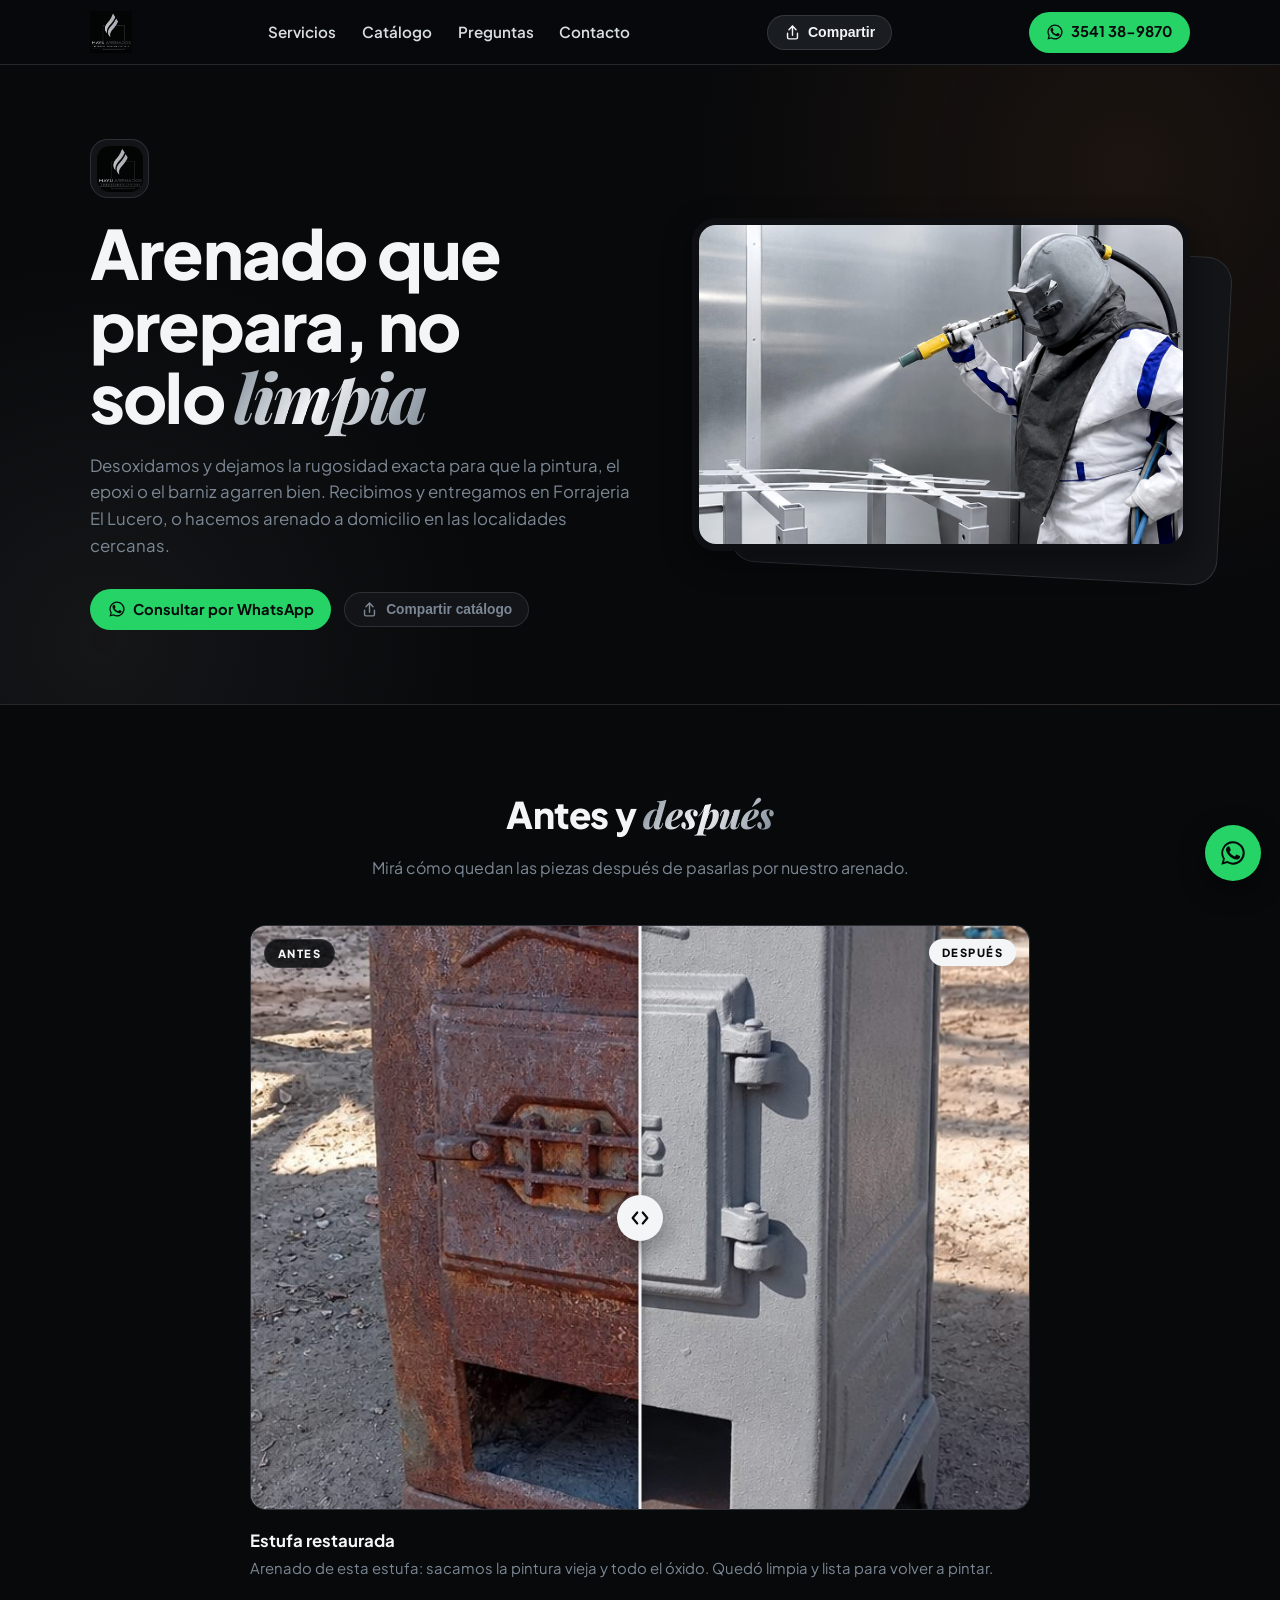
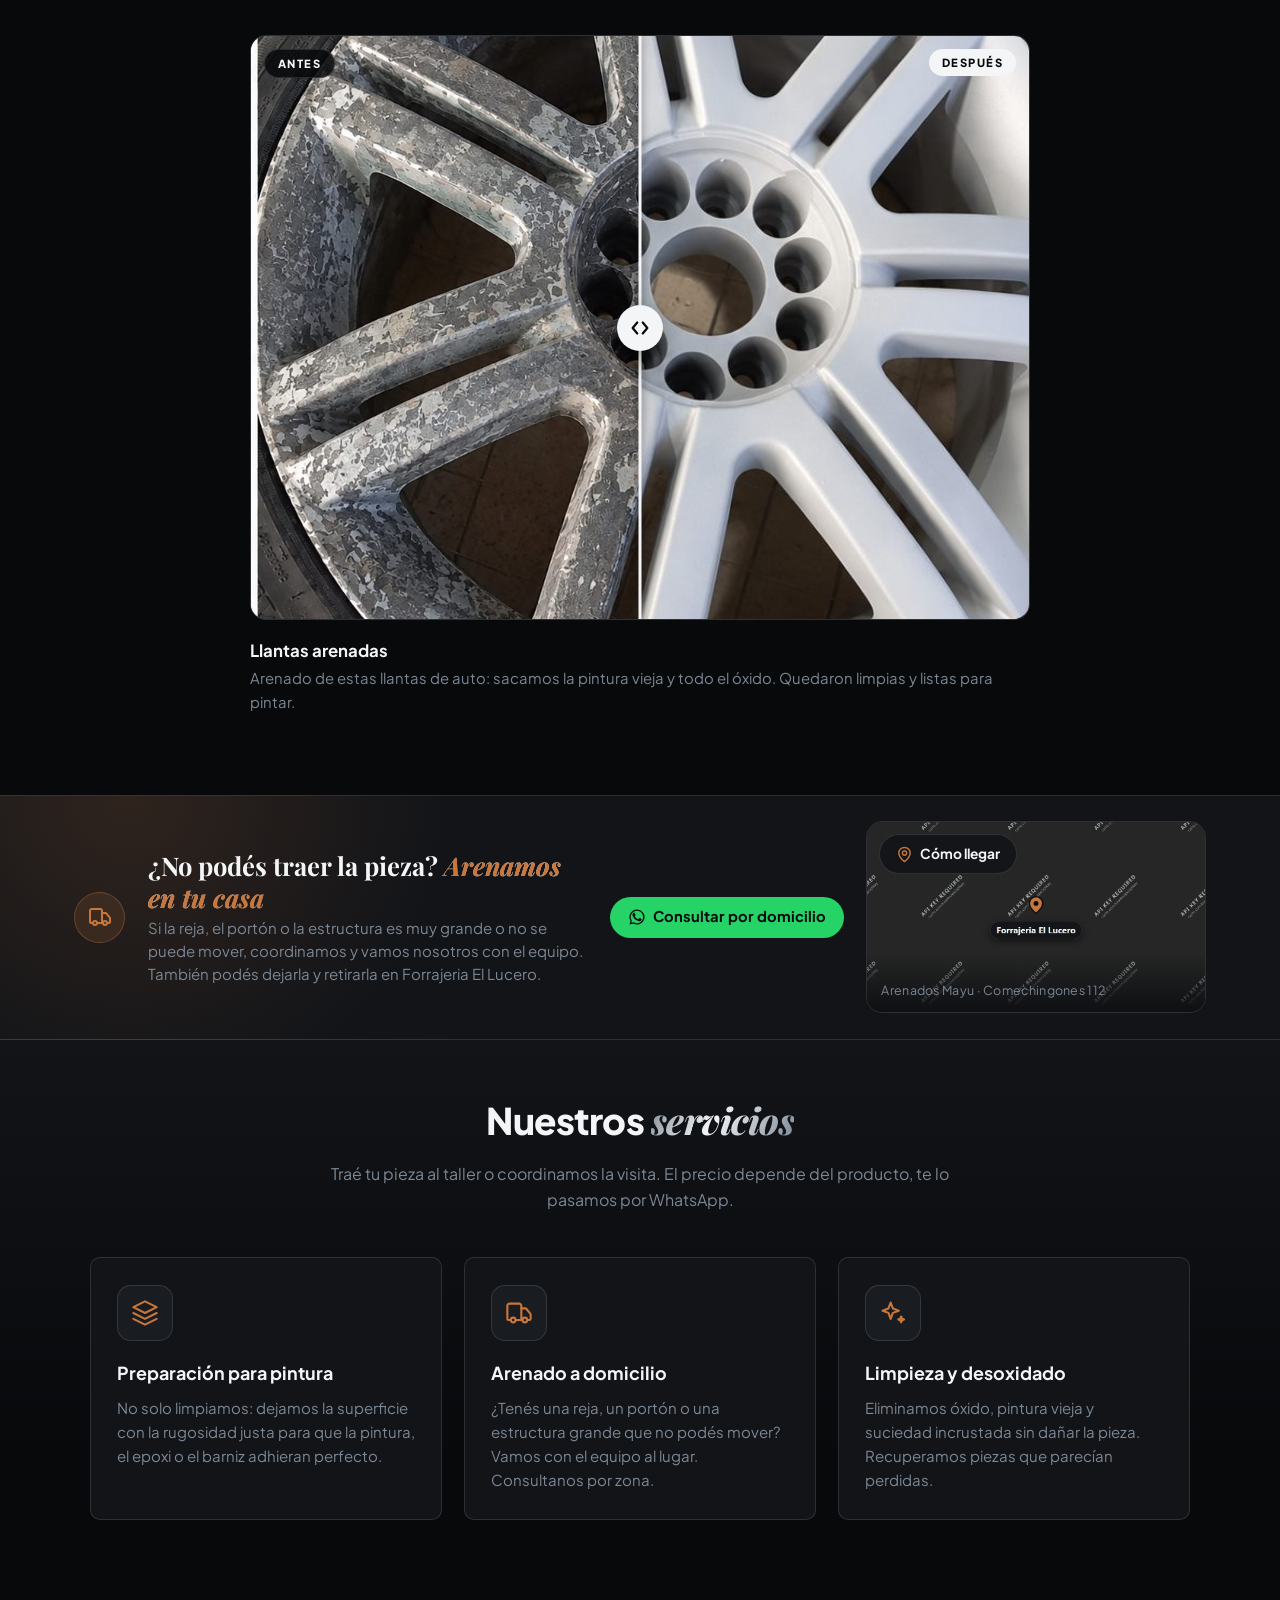
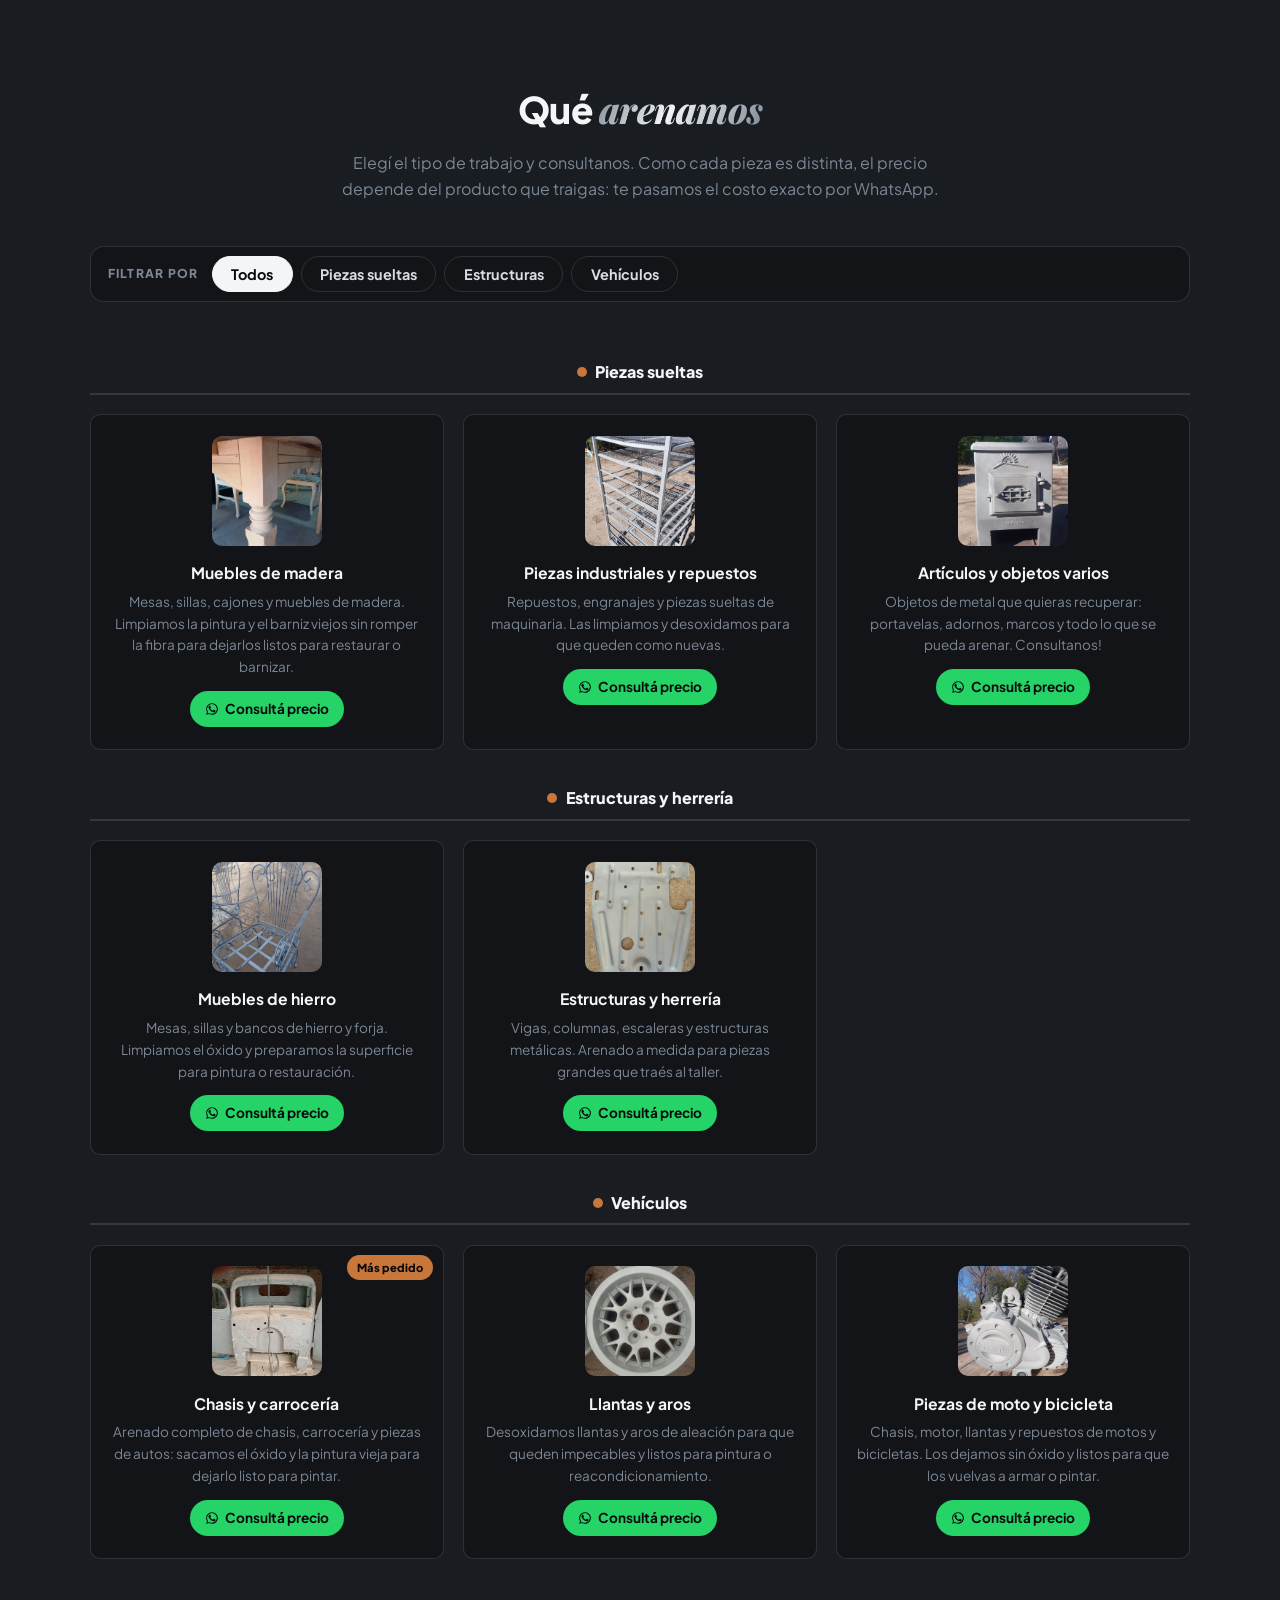
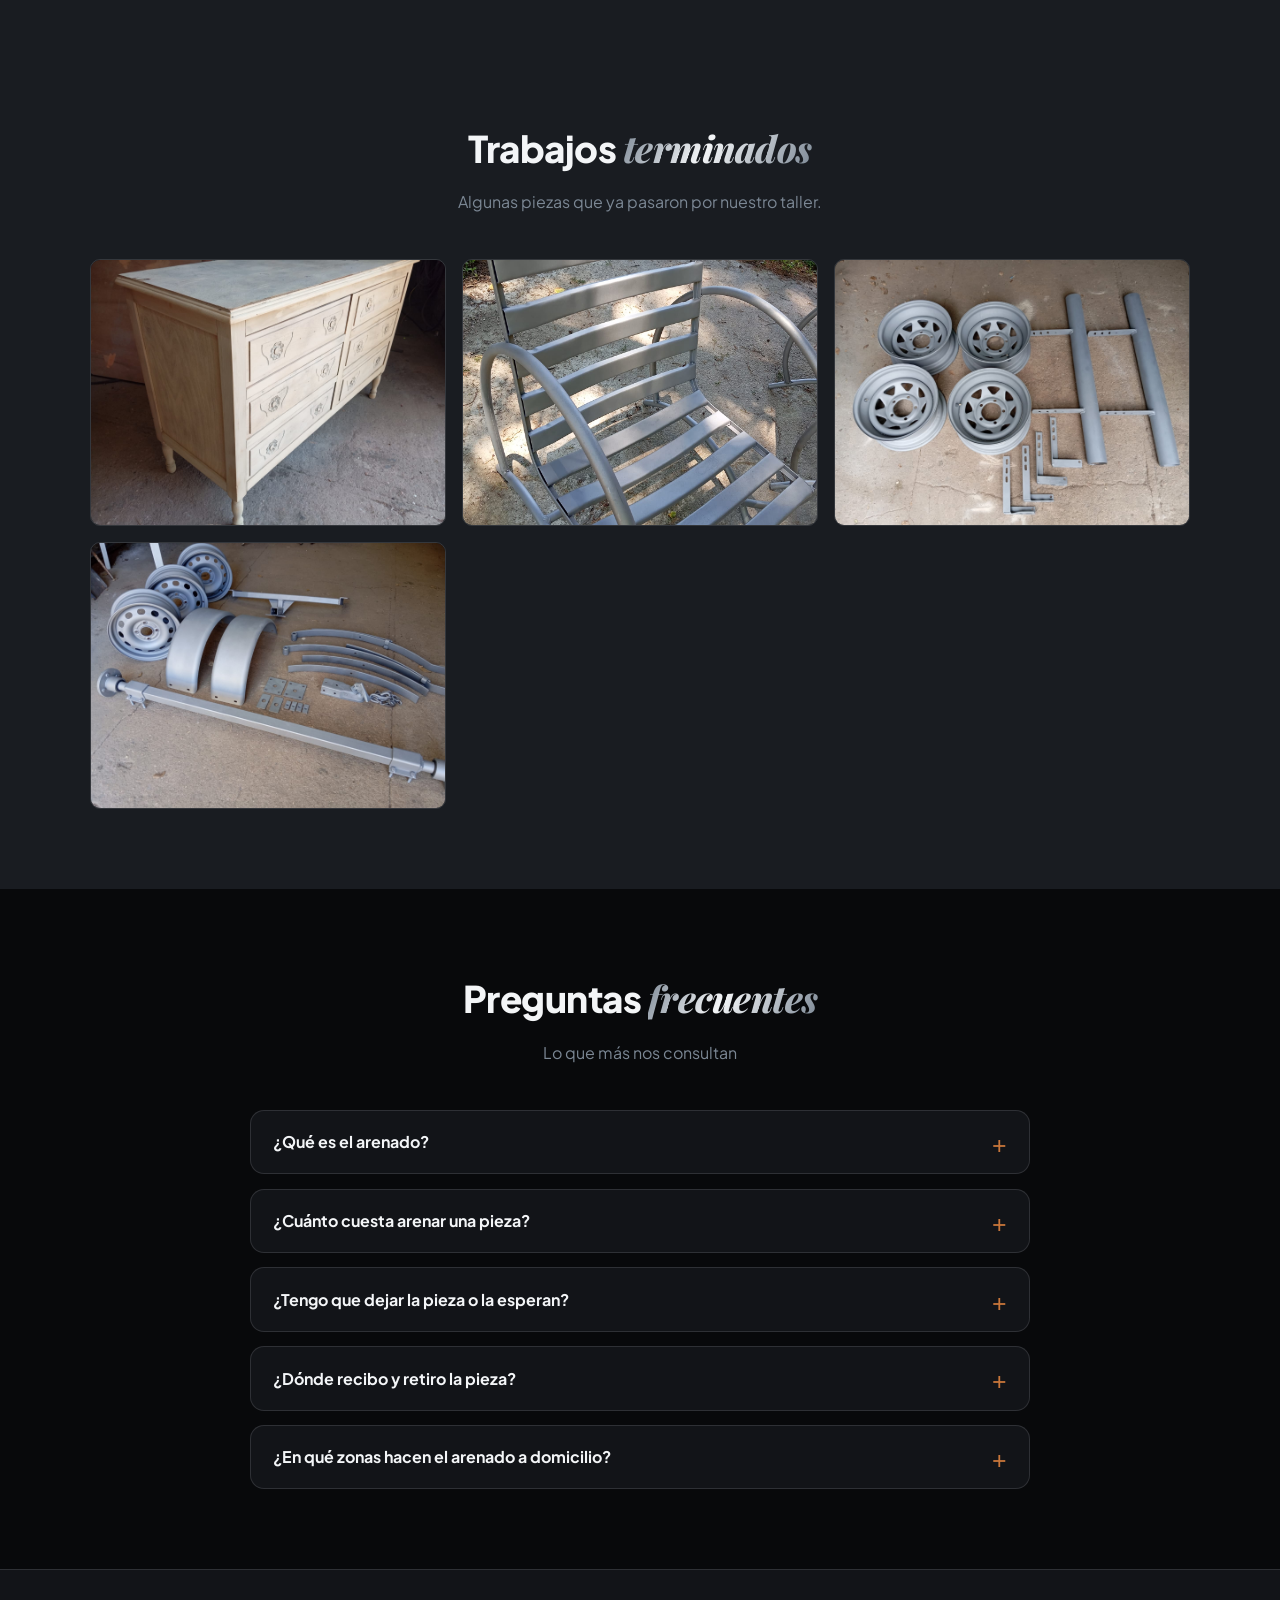
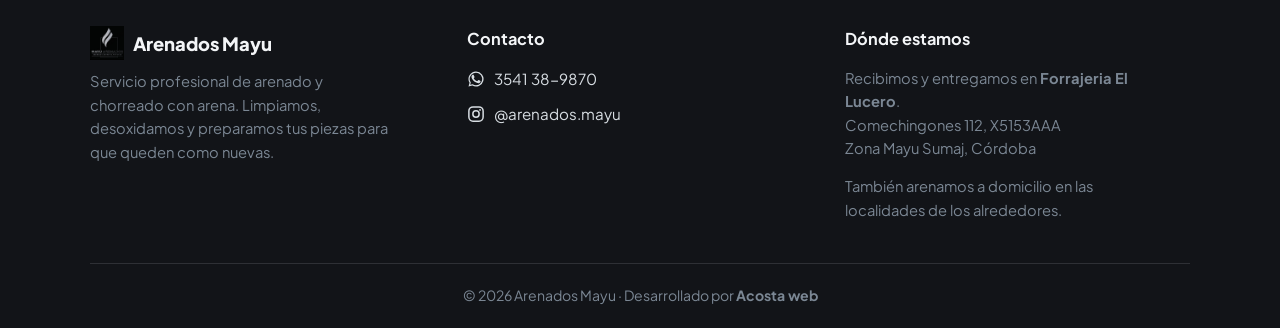
==== index.html @ c9e2a43a "El mapa pasa a la franja de domicilio y se actualiza la direccion Diseño (pedido del cliente): el ma" ====
﻿<!DOCTYPE html>
<html lang="es">
<head>
  <meta charset="UTF-8">
  <meta name="viewport" content="width=device-width, initial-scale=1.0">
  <meta name="theme-color" content="#08090b">
  <title>Arenados Mayu | Arenado en Comechingones, Mayu Sumaj</title>
  <meta name="description" content="Arenado y chorreado con arena en Comechingones, Mayu Sumaj, Córdoba. Retiro y entrega en Forrajeria El Lucero. Desoxidado y preparado para pintar, a domicilio.">

  <!-- Vista previa del link al compartirlo (WhatsApp, Instagram, etc.)
       📌 Verificá que img/og-preview.jpg exista con ESE nombre y extensión. -->
  <meta property="og:type" content="website">
  <meta property="og:title" content="Arenados Mayu | Servicio de arenado de piezas">
  <meta property="og:description" content="Arenado de piezas, estructuras y vehículos. ¿No podés traer la pieza? Arenamos a domicilio. Mirá el catálogo y consultá precios por WhatsApp 📲">
  <meta property="og:image" content="https://arenados-mayu.onrender.com/img/og-preview.jpg">
  <meta property="og:image:width" content="1200">
  <meta property="og:image:height" content="630">
  <meta property="og:image:type" content="image/jpeg">
  <meta property="og:image:alt" content="Arenado de piezas metálicas en Arenados Mayu ">
  <meta property="og:url" content="https://arenados-mayu.onrender.com/">
  <meta name="twitter:card" content="summary_large_image">

  <!-- ══════════════════════════════════════════════════════════
       DATOS ESTRUCTURADOS (schema.org / JSON-LD)
       Le dice a Google qué es el negocio, dónde está y qué hace.
       📌 Si cambiás un servicio del catálogo, actualizá la lista de
          abajo para que Google no siga mostrando los nombres viejos.
       📌 Los horarios van aparte: se cargan en Google Business,
          no en el código de la web.
  ═══════════════════════════════════════════════════════════ -->
  <script type="application/ld+json">
  {
    "@context": "https://schema.org",
    "@type": "LocalBusiness",
    "@id": "https://arenados-mayu.onrender.com/#negocio",
    "name": "Arenados Mayu",
    "image": "https://arenados-mayu.onrender.com/img/og-preview.jpg",
    "url": "https://arenados-mayu.onrender.com/",
    "telephone": "+543541389870",
    "sameAs": [
      "https://www.instagram.com/arenados.mayu/",
      "https://wa.me/543541389870",
      "https://www.google.com/maps/place/Forrajeria+El+Lucero/@-31.4741584,-64.5416437,17z/data=!3m1!4b1!4m6!3m5!1s0x942d69f83739c2b3:0x5feb9062cabc19f0!8m2!3d-31.4741584!4d-64.5416437!16s%2Fg%2F11krbr2dnj"
    ],
    "hasMap": "https://www.google.com/maps/place/Forrajeria+El+Lucero/@-31.4741584,-64.5416437,17z/data=!3m1!4b1!4m6!3m5!1s0x942d69f83739c2b3:0x5feb9062cabc19f0!8m2!3d-31.4741584!4d-64.5416437!16s%2Fg%2F11krbr2dnj",
    "description": "Servicio profesional de arenado y chorreado con arena. Limpieza, desoxidado y preparación de piezas metálicas, estructuras y vehículos para pintura. Recibimos y entregamos en Forrajeria El Lucero, Comechingones (X5153), Mayu Sumaj. Arenado a domicilio en las localidades cercanas.",
    "priceRange": "$$",
    "currenciesAccepted": "ARS",
    "address": {
      "@type": "PostalAddress",
      "streetAddress": "Comechingones 112",
      "addressLocality": "Comechingones",
      "postalCode": "X5153AAA",
      "addressRegion": "Córdoba",
      "addressCountry": "AR"
    },
    "geo": {
      "@type": "GeoCoordinates",
      "latitude": -31.4741584,
      "longitude": -64.5416437
    },
    "areaServed": [
      { "@type": "City", "name": "Comechingones" },
      { "@type": "City", "name": "Villa Icho Cruz" },
      { "@type": "AdministrativeArea", "name": "Mayu Sumaj y alrededores, Córdoba" }
    ],
    "hasOfferCatalog": {
      "@type": "OfferCatalog",
      "name": "Servicios de arenado",
      "itemListElement": [
        { "@type": "Offer", "itemOffered": { "@type": "Service", "name": "Arenado de muebles de madera" } },
        { "@type": "Offer", "itemOffered": { "@type": "Service", "name": "Arenado de piezas industriales y repuestos" } },
        { "@type": "Offer", "itemOffered": { "@type": "Service", "name": "Arenado de artículos y objetos varios" } },
        { "@type": "Offer", "itemOffered": { "@type": "Service", "name": "Arenado de muebles de hierro" } },
        { "@type": "Offer", "itemOffered": { "@type": "Service", "name": "Arenado de estructuras y herrería" } },
        { "@type": "Offer", "itemOffered": { "@type": "Service", "name": "Arenado de chasis y carrocería" } },
        { "@type": "Offer", "itemOffered": { "@type": "Service", "name": "Arenado de llantas y aros" } },
        { "@type": "Offer", "itemOffered": { "@type": "Service", "name": "Arenado de piezas de moto y bicicleta" } },
        {
          "@type": "Offer",
          "itemOffered": {
            "@type": "Service",
            "name": "Arenado a domicilio",
            "description": "Arenado en el lugar del cliente, para rejas, portones y estructuras grandes que no se pueden mover. También se puede dejar la pieza y retirarla en Forrajeria El Lucero, Comechingones (X5153), Mayu Sumaj.",
            "areaServed": { "@type": "AdministrativeArea", "name": "Mayu Sumaj y alrededores, Córdoba" }
          }
        }
      ]
    }
  }
  </script>

  <!-- Tipografias -->
  <link rel="preconnect" href="https://fonts.googleapis.com">
  <link rel="preconnect" href="https://fonts.gstatic.com" crossorigin>
  <link href="https://fonts.googleapis.com/css2?family=Plus+Jakarta+Sans:wght@400;500;600;700;800&family=Playfair+Display:ital,wght@1,600;1,700&display=swap" rel="stylesheet">

  <link rel="stylesheet" href="css/estilos.css">
  <link rel="icon" type="image/png" href="img/logo-mayu.png">
</head>
<body>

  <!-- ÍCONOS (SVG reutilizables). Se usan con: <svg class="ico ico--wa"><use href="#i-wa"/></svg> -->
  <svg width="0" height="0" style="position:absolute" aria-hidden="true" focusable="false">
    <symbol id="i-wa" viewBox="0 0 24 24"><path d="M17.5 14.4c-.3-.15-1.76-.87-2.03-.97-.27-.1-.47-.15-.67.15-.2.3-.77.97-.94 1.17-.17.2-.35.22-.65.07-.3-.15-1.26-.46-2.4-1.48-.89-.79-1.49-1.77-1.66-2.07-.17-.3-.02-.46.13-.61.13-.13.3-.35.45-.52.15-.17.2-.3.3-.5.1-.2.05-.37-.02-.52-.08-.15-.67-1.62-.92-2.22-.24-.58-.49-.5-.67-.51h-.57c-.2 0-.52.07-.8.37-.27.3-1.04 1.02-1.04 2.49s1.07 2.89 1.22 3.09c.15.2 2.1 3.2 5.08 4.49.71.31 1.26.49 1.7.63.71.23 1.36.2 1.87.12.57-.09 1.76-.72 2-1.42.25-.7.25-1.3.18-1.42-.08-.12-.28-.2-.57-.35zM12 2a10 10 0 0 0-8.6 15.06L2 22l5.08-1.33A10 10 0 1 0 12 2zm0 18.3c-1.55 0-3.06-.42-4.38-1.22l-.31-.18-3.02.8.8-2.94-.2-.31a8.33 8.33 0 1 1 7.11 3.85z"/></symbol>
    <symbol id="i-share" viewBox="0 0 24 24"><path d="M12 3v13"/><path d="m7 8 5-5 5 5"/><path d="M5 13v6a2 2 0 0 0 2 2h10a2 2 0 0 0 2-2v-6"/></symbol>
    <symbol id="i-pin" viewBox="0 0 24 24"><path d="M20 10c0 6-8 12-8 12s-8-6-8-12a8 8 0 0 1 16 0Z"/><circle cx="12" cy="10" r="3"/></symbol>
    <symbol id="i-capas" viewBox="0 0 24 24"><path d="m12 2 10 5-10 5L2 7z"/><path d="m2 12 10 5 10-5"/><path d="m2 17 10 5 10-5"/></symbol>
    <symbol id="i-camion" viewBox="0 0 24 24"><path d="M14 18V6a2 2 0 0 0-2-2H4a2 2 0 0 0-2 2v11a1 1 0 0 0 1 1h2"/><path d="M15 18H9"/><path d="M19 18h2a1 1 0 0 0 1-1v-3.65a1 1 0 0 0-.22-.624l-3.48-4.35A1 1 0 0 0 17.52 8H14"/><circle cx="17" cy="18" r="2"/><circle cx="7" cy="18" r="2"/></symbol>
    <symbol id="i-brillo" viewBox="0 0 24 24"><path d="M10 3l1.9 5.1L17 10l-5.1 1.9L10 17l-1.9-5.1L3 10l5.1-1.9z"/><path d="M19 15l.7 1.8 1.8.7-1.8.7L19 20l-.7-1.8-1.8-.7 1.8-.7z"/></symbol>
    <symbol id="i-ig" viewBox="0 0 24 24"><rect x="2.5" y="2.5" width="19" height="19" rx="5.5"/><circle cx="12" cy="12" r="4.2"/><circle cx="17.4" cy="6.6" r="1.15" fill="currentColor" stroke="none"/></symbol>
  </svg>

  <!-- NOMBRE DEL NEGOCIO: editalo aqui abajo -->
  <div class="brand" data-nombre="Arenados Mayu"></div>

  <!-- ═══════════ CABECERA ═══════════ -->
  <header class="header" id="inicio">
    <div class="header__inner">
      <a class="header__logo" href="#inicio">
        <img class="header__logo-img" src="img/logo-mayu.png" alt="Arenados Mayu">
      </a>

      <nav class="header__nav" id="menu-movil">
        <a href="#servicios">Servicios</a>
        <a href="#catalogo">Catálogo</a>
        <a href="#faq">Preguntas</a>
        <a href="#contacto">Contacto</a>
      </nav>

      <!-- Botón Compartir (visible en todas las páginas) -->
      <button class="btn-compartir-header js-compartir" type="button" aria-label="Compartir catálogo">
        <svg class="ico ico--linea" aria-hidden="true"><use href="#i-share"/></svg>
        <span class="btn-compartir-header__texto">Compartir</span>
      </button>

      <!-- Numero de WhatsApp: 3541 38-9870 (en celular se muestra solo el ícono) -->
      <a class="btn-whatsapp" aria-label="Escribir por WhatsApp al 3541 38-9870" href="https://wa.me/543541389870?text=Hola!%20Quisiera%20consultar%20por%20el%20arenado%20de%20una%20pieza.%20%C2%BFReciben%20y%20entregan%20en%20Forrajeria%20El%20Lucero%3F" target="_blank" rel="noopener">
        <svg class="ico ico--wa" aria-hidden="true"><use href="#i-wa"/></svg>
        <span class="btn-whatsapp__num">3541 38-9870</span>
      </a>

      <button class="header__burger" id="btn-menu" aria-label="Abrir menú" aria-expanded="false" aria-controls="menu-movil">
        <span></span><span></span><span></span>
      </button>
    </div>
  </header>

  <!-- ═══════════ PORTADA / HERO ═══════════ -->
  <section class="hero" id="portada">
    <div class="hero__inner">
      <div class="hero__info">
        <!-- Arriba del título va el logo en foto, a pedido del cliente -->
        <span class="hero__badge">
          <img class="hero__badge-logo" src="img/logo-mayu.png" alt="Arenados Mayu" width="640" height="640">
        </span>
        <h1 class="hero__titulo">Arenado que prepara, no solo <em>limpia</em></h1>
        <p class="hero__sub">Desoxidamos y dejamos la rugosidad exacta para que la pintura, el epoxi o el barniz agarren bien. Recibimos y entregamos en Forrajeria El Lucero, o hacemos arenado a domicilio en las localidades cercanas.</p>
        <div class="hero__acciones">
          <a class="btn-whatsapp" href="https://wa.me/543541389870?text=Hola!%20Quisiera%20consultar%20por%20el%20arenado%20de%20una%20pieza.%20%C2%BFReciben%20y%20entregan%20en%20Forrajeria%20El%20Lucero%3F" target="_blank" rel="noopener">
            <svg class="ico ico--wa" aria-hidden="true"><use href="#i-wa"/></svg>
            Consultar por WhatsApp
          </a>
          <button class="btn-compartir js-compartir" type="button">
            <svg class="ico ico--linea" aria-hidden="true"><use href="#i-share"/></svg>
            Compartir catálogo
          </button>
        </div>
      </div>

      <!-- En el celu la foto va entre el texto y los botones (lo pedido):
           primero el texto, después la foto del trabajo. El mapa quedó en la
           franja de domicilio, más abajo, para no competir con la foto. -->
      <div class="hero__img">
        <!-- 💡 Imagen principal de la portada. Para cambiarla: poné tu foto en /img
             y reemplazá el src de abajo (ideal una horizontal, 1400 px de ancho). -->
        <img src="img/imagen-principal.jpg" alt="Arenados Mayu: arenado y desoxidado de piezas metálicas" width="1400" height="731" fetchpriority="high">
      </div>
    </div>
  </section>

  <!-- ═══════════ ANTES Y DESPUÉS ═══════════ -->
  <!-- Va apenas abajo del hero a pedido del cliente: la prueba visual del
       antes/después es lo que más convence, y enterrada abajo del catálogo
       casi nadie la llegaba a ver. -->
  <section class="seccion seccion--antes-despues" id="trabajos">
    <div class="container container--angosto">
      <h2 class="titulo-seccion">Antes y <em>después</em></h2>
      <p class="subtitulo-seccion">Mirá cómo quedan las piezas después de pasarlas por nuestro arenado.</p>

      <!-- 💡 Las fotos del "antes y después" se editan en js/antes-despues.js.
           Cada trabajo aparece uno debajo del otro, con su propia barra. -->
      <div class="comparador" id="comparador"></div>
    </div>
  </section>

  <!-- ═══════════ ARENADO A DOMICILIO (franja destacada) ═══════════ -->
  <!-- Franja fina de aviso: el dato que más gente busca y el que más cuesta
       que noten si está escondido en el FAQ. -->
  <aside class="domicilio" id="domicilio">
    <div class="domicilio__inner">
      <div class="domicilio__icono" aria-hidden="true">
        <svg class="ico ico--linea"><use href="#i-camion"/></svg>
      </div>
      <div class="domicilio__texto">
        <h2 class="domicilio__titulo">¿No podés traer la pieza? <em>Arenamos en tu casa</em></h2>
        <p class="domicilio__desc">Si la reja, el portón o la estructura es muy grande o no se puede mover, coordinamos y vamos nosotros con el equipo. También podés dejarla y retirarla en Forrajeria El Lucero.</p>
      </div>
      <a class="btn-whatsapp domicilio__cta" href="https://wa.me/543541389870?text=Hola!%20Tengo%20una%20pieza%20para%20arenar%20y%20querr%C3%ADa%20saber%20si%20pueden%20hacerlo%20a%20domicilio%20en%20mi%20zona." target="_blank" rel="noopener">
        <svg class="ico ico--wa" aria-hidden="true"><use href="#i-wa"/></svg>
        Consultar por domicilio
      </a>

      <!-- "Cómo llegar": la tarjeta con el mapa es el botón.
           El mapa es una foto (img/mapa-preview.jpg) para que el celular
           no cargue Google Maps: pesa 31 KB contra más de 1 MB del mapa vivo.
           El href apunta al pin exacto de la ficha de Google Maps. -->
      <a class="mapa-card" href="https://www.google.com/maps/place/Forrajeria+El+Lucero/@-31.4741584,-64.5416437,17z/data=!3m1!4b1!4m6!3m5!1s0x942d69f83739c2b3:0x5feb9062cabc19f0!8m2!3d-31.4741584!4d-64.5416437!16s%2Fg%2F11krbr2dnj" target="_blank" rel="noopener">
        <img class="mapa-card__img" src="img/mapa-preview.jpg" alt="Mapa con la ubicación de Arenados Mayu en Comechingones 112, X5153" width="1000" height="563">
        <span class="mapa-card__boton">
          <svg class="ico ico--linea" aria-hidden="true"><use href="#i-pin"/></svg>
          Cómo llegar
        </span>
        <span class="mapa-card__pie">Arenados Mayu &middot; Comechingones 112</span>
      </a>
    </div>
  </aside>

  <!-- ═══════════ SERVICIOS ═══════════ -->
  <section class="seccion seccion--primera" id="servicios">
    <div class="container">
      <h2 class="titulo-seccion">Nuestros <em>servicios</em></h2>
      <p class="subtitulo-seccion">Traé tu pieza al taller o coordinamos la visita. El precio depende del producto, te lo pasamos por WhatsApp.</p>

      <div class="grid-servicios">
        <article class="servicio">
          <div class="servicio__icono"><svg class="ico ico--linea" aria-hidden="true"><use href="#i-capas"/></svg></div>
          <h3 class="servicio__titulo">Preparación para pintura</h3>
          <p class="servicio__texto">No solo limpiamos: dejamos la superficie con la rugosidad justa para que la pintura, el epoxi o el barniz adhieran perfecto.</p>
        </article>

        <article class="servicio">
          <div class="servicio__icono"><svg class="ico ico--linea" aria-hidden="true"><use href="#i-camion"/></svg></div>
          <h3 class="servicio__titulo">Arenado a domicilio</h3>
          <p class="servicio__texto">¿Tenés una reja, un portón o una estructura grande que no podés mover? Vamos con el equipo al lugar. Consultanos por zona.</p>
        </article>

        <article class="servicio">
          <div class="servicio__icono"><svg class="ico ico--linea" aria-hidden="true"><use href="#i-brillo"/></svg></div>
          <h3 class="servicio__titulo">Limpieza y desoxidado</h3>
          <p class="servicio__texto">Eliminamos óxido, pintura vieja y suciedad incrustada sin dañar la pieza. Recuperamos piezas que parecían perdidas.</p>
        </article>
      </div>
    </div>
  </section>

  <!-- ═══════════ CATÁLOGO ═══════════ -->
  <section class="seccion seccion--clara" id="catalogo">
    <div class="container">
      <h2 class="titulo-seccion">Qué <em>arenamos</em></h2>
      <p class="subtitulo-seccion">Elegí el tipo de trabajo y consultanos. Como cada pieza es distinta, el precio depende del producto que traigas: te pasamos el costo exacto por WhatsApp.</p>

      <nav class="filtros" id="nav-filtros">
        <span class="filtros__label">Filtrar por</span>
        <button class="filtro filtro--activo" data-filtro="todos">Todos</button>
        <button class="filtro" data-filtro="pieza">Piezas sueltas</button>
        <button class="filtro" data-filtro="estructura">Estructuras</button>
        <button class="filtro" data-filtro="vehiculo">Vehículos</button>
      </nav>

      <div class="catalogo" id="catalogo-grid"></div>
      <!-- El mensaje de "sin resultados" va FUERA del grid: renderizar()
           reemplaza el contenido del grid en cada filtro y lo borraria. -->
      <p class="catalogo__vacio" id="vacio" style="display:none;">
        No se encontraron artículos para esta categoría.
      </p>

      <!-- 💡 Los datos del catálogo se editan en js/productos.js -->

      <!--
        CONTENIDO EN HTML PLANO (SEO)
        El catálogo de arriba se arma con JavaScript, y hay buscadores
        (y personas) que no lo ejecutan. Esta lista existe para que los
        servicios estén en el HTML: los leen los buscadores, y el
        visitante sin JS los ve igual. Misma lista que js/productos.js.
      -->
      <noscript>
        <div class="noscript-lista">
          <h3>Arenamos en Comechingones, Villa Icho Cruz y zona Mayu Sumaj</h3>
          <p>Recibimos y entregamos en Forrajeria El Lucero. También arenamos a domicilio. Consultá precio por WhatsApp al 3541 38-9870:</p>
          <ul>
            <li><a href="https://wa.me/543541389870?text=Hola%21%20Quer%C3%ADa%20consultar%20por%20el%20arenado%20de%20un%20mueble%20de%20madera.">Arenado de muebles de madera</a></li>
            <li><a href="https://wa.me/543541389870?text=Hola%21%20Quer%C3%ADa%20consultar%20por%20el%20arenado%20de%20una%20pieza%20industrial.">Arenado de piezas industriales y repuestos</a></li>
            <li><a href="https://wa.me/543541389870?text=Hola%21%20Quer%C3%ADa%20consultar%20por%20el%20arenado%20de%20un%20objeto%20de%20metal.">Arenado de artículos y objetos varios</a></li>
            <li><a href="https://wa.me/543541389870?text=Hola%21%20Quer%C3%ADa%20consultar%20por%20el%20arenado%20de%20un%20mueble%20de%20hierro.">Arenado de muebles de hierro</a></li>
            <li><a href="https://wa.me/543541389870?text=Hola%21%20Quer%C3%ADa%20consultar%20por%20el%20arenado%20de%20una%20estructura%20de%20herreria.">Arenado de estructuras y herrería</a></li>
            <li><a href="https://wa.me/543541389870?text=Hola%21%20Quer%C3%ADa%20consultar%20por%20el%20arenado%20de%20un%20chasis.">Arenado de chasis y carrocería</a></li>
            <li><a href="https://wa.me/543541389870?text=Hola%21%20Quer%C3%ADa%20consultar%20por%20el%20arenado%20de%20llantas%20y%20aros.">Arenado de llantas y aros</a></li>
            <li><a href="https://wa.me/543541389870?text=Hola%21%20Quer%C3%ADa%20consultar%20por%20el%20arenado%20de%20piezas%20de%20moto%20o%20bicicleta.">Arenado de piezas de moto y bicicleta</a></li>
          </ul>
        </div>
      </noscript>
    </div>
  </section>

  <!-- ═══════════ GALERÍA ═══════════ -->
  <section class="seccion seccion--clara" id="galeria">
    <div class="container">
      <h2 class="titulo-seccion">Trabajos <em>terminados</em></h2>
      <p class="subtitulo-seccion">Algunas piezas que ya pasaron por nuestro taller.</p>

      <!-- 💡 Para agregar más fotos: guardalas en /img y copiá una
           linea <img> de las de abajo cambiando la ruta y el alt.
           Conviene que el alt describa la pieza real (ej: "Llanta de auto arenada"). -->
      <div class="galeria" id="galeria-grid">
        <img class="galeria__img" src="img/galeria-1.jpg" alt="Trabajo terminado: pieza desoxidada y lista para pintar" loading="lazy">
        <img class="galeria__img" src="img/galeria-2.jpg" alt="Trabajo terminado: pieza restaurada en el taller" loading="lazy">
        <img class="galeria__img" src="img/galeria-3.jpg" alt="Trabajo terminado: resultado final del arenado" loading="lazy">
        <img class="galeria__img" src="img/galeria-4.jpg" alt="Trabajo terminado en Arenados Mayu: pieza arenada y restaurada" loading="lazy">
      </div>
    </div>
  </section>

  <!-- ═══════════ PREGUNTAS FRECUENTES ═══════════ -->
  <section class="seccion seccion--faq" id="faq">
    <div class="container container--angosto">
      <h2 class="titulo-seccion">Preguntas <em>frecuentes</em></h2>
      <p class="subtitulo-seccion">Lo que más nos consultan</p>

      <div class="faq" id="faq-lista">
        <details class="faq__item">
          <summary class="faq__pregunta">¿Qué es el arenado?</summary>
          <p class="faq__respuesta">Es un proceso que lanza arena (o abrasivo) a alta presión sobre una superficie para limpiarla, desoxidarla y dejarla lista para pintar o restaurar. Elimina óxido, pintura vieja y suciedad incrustada.</p>
        </details>

        <details class="faq__item">
          <summary class="faq__pregunta">¿Cuánto cuesta arenar una pieza?</summary>
          <p class="faq__respuesta">Depende del producto: el precio se calcula según el tamaño, el material y el estado de la pieza. Mandanos una foto por WhatsApp y te pasamos el costo exacto y el tiempo de trabajo.</p>
        </details>

        <details class="faq__item">
          <summary class="faq__pregunta">¿Tengo que dejar la pieza o la esperan?</summary>
          <p class="faq__respuesta">Depende del tamaño. Las piezas chicas las dejás en el taller; las estructuras grandes que no se pueden mover (rejas, portones, cubiertas) las arenamos <strong>a domicilio</strong>: vamos nosotros con el equipo. En los dos casos la entrega se coordina por WhatsApp según el trabajo: cuando traés la pieza te decimos cuánto demora y cuándo podés pasar a buscarla.</p>
        </details>

        <details class="faq__item">
          <summary class="faq__pregunta">¿Dónde recibo y retiro la pieza?</summary>
          <p class="faq__respuesta">Recibimos y entregamos en <strong>Forrajeria El Lucero</strong>, en Comechingones 112 (X5153AAA), zona Mayu Sumaj, Córdoba. Traés la pieza, la arenamos y te avisamos por WhatsApp cuándo podés pasar a buscarla. Todo se coordina por ese mismo chat.</p>
        </details>

        <details class="faq__item">
          <summary class="faq__pregunta">¿En qué zonas hacen el arenado a domicilio?</summary>
          <p class="faq__respuesta">Además del punto de retiro, vamos a las localidades de los alrededores de Mayu Sumaj. Si la pieza es grande o no se puede mover, escribinos contándonos dónde es y coordinamos la visita con el equipo móvil.</p>
        </details>
      </div>
    </div>
  </section>

  <!-- ═══════════ CONTACTO / PIE ═══════════ -->
  <footer class="footer" id="contacto">
    <div class="container">
      <div class="footer__grid">
        <div class="footer__col">
          <div class="footer__logo">
            <img class="footer__logo-img" src="img/logo-mayu.png" alt="Arenados Mayu">
            Arenados Mayu
          </div>
          <p class="footer__desc">Servicio profesional de arenado y chorreado con arena. Limpiamos, desoxidamos y preparamos tus piezas para que queden como nuevas.</p>
        </div>

        <div class="footer__col">
          <h4 class="footer__titulo">Contacto</h4>
          <a class="footer__link" href="https://wa.me/543541389870?text=Hola!%20Quisiera%20consultar%20por%20el%20arenado%20de%20una%20pieza.%20%C2%BFReciben%20y%20entregan%20en%20Forrajeria%20El%20Lucero%3F" target="_blank" rel="noopener">
            <svg class="ico ico--wa" aria-hidden="true"><use href="#i-wa"/></svg>
            3541 38-9870
          </a>
          <a class="footer__link" href="https://www.instagram.com/arenados.mayu/" target="_blank" rel="noopener me">
            <svg class="ico ico--linea" aria-hidden="true"><use href="#i-ig"/></svg>
            @arenados.mayu
          </a>
        </div>

        <div class="footer__col">
          <h4 class="footer__titulo">Dónde estamos</h4>
          <p class="footer__desc">
            Recibimos y entregamos en <strong>Forrajeria El Lucero</strong>.<br>
            Comechingones 112, X5153AAA<br>
            Zona Mayu Sumaj, Córdoba
          </p>
          <p class="footer__desc" style="margin-top: 0.9rem;">También arenamos a domicilio en las localidades de los alrededores.</p>
        </div>
      </div>

      <div class="footer__base">
        <p>© <span id="footer-anio"></span> Arenados Mayu · Desarrollado por <a class="footer__dev" href="https://catalogo-acosta-web.onrender.com" target="_blank" rel="noopener">Acosta web</a></p>
      </div>
    </div>
  </footer>

  <!-- Botón flotante de WhatsApp -->
  <a class="whatsapp-flotante" href="https://wa.me/543541389870?text=Hola!%20Quisiera%20consultar%20por%20el%20arenado%20de%20una%20pieza.%20%C2%BFReciben%20y%20entregan%20en%20Forrajeria%20El%20Lucero%3F" target="_blank" rel="noopener" aria-label="Escribinos por WhatsApp">
    <svg class="ico ico--wa" aria-hidden="true"><use href="#i-wa"/></svg>
  </a>

  <script src="js/productos.js"></script>
  <script src="js/antes-despues.js"></script>
  <script src="js/script.js"></script>
</body>
</html>
---- css/estilos.css ----
﻿/* ═══════════════════════════════════════════
   ARENADOS MAYU · ESTILOS
   Paleta oscura y metálica, en línea con el logo:
   negro + plata + un único acento cobre (chispa de arenado)
   ═══════════════════════════════════════════ */

* {
  margin: 0;
  padding: 0;
  box-sizing: border-box;
}

:root {
  --negro: #08090b;           /* fondo base, igual al del logo */
  --carbon: #121418;          /* paneles / tarjetas */
  --carbon-claro: #191c21;    /* secciones alternas */
  --plata: #d7dde2;           /* texto principal sobre fondo oscuro */
  --plata-brillo: #f3f5f7;    /* plata más clara, para titulares */
  --acero: #7b8794;           /* texto secundario */
  --acero-linea: rgba(215, 221, 226, 0.14); /* bordes sutiles */
  --cobre: #c8763a;           /* único acento: chispa de arenado */
  --cobre-suave: rgba(200, 118, 58, 0.14);
  --verde-whatsapp: #25d366;
  --sombra: 0 10px 30px rgba(0, 0, 0, 0.45);
  --radio: 16px;
  --radio-tarjeta: 10px;
}

html {
  scroll-behavior: smooth;
  /* Evita que el header fijo tape el título al navegar por los anclas (#servicios, etc.) */
  scroll-padding-top: 84px;
}

body {
  font-family: "Plus Jakarta Sans", "Segoe UI", Arial, sans-serif;
  background: var(--negro);
  color: var(--plata);
  line-height: 1.6;
}

/* Foco visible para quien navega con teclado */
a:focus-visible,
button:focus-visible,
summary:focus-visible {
  outline: 2px solid var(--cobre);
  outline-offset: 3px;
}

em {
  font-family: "Playfair Display", Georgia, serif;
  font-style: italic;
  background: linear-gradient(120deg, var(--acero) 0%, var(--plata-brillo) 45%, var(--acero) 100%);
  -webkit-background-clip: text;
  background-clip: text;
  color: transparent;
}

.container {
  width: min(92%, 1100px);
  margin: 0 auto;
}

.container--angosto {
  max-width: 780px;
}

/* Íconos SVG: tamaño base + dos variantes (relleno / línea) */
.ico {
  width: 18px;
  height: 18px;
  vertical-align: -3px;
  flex-shrink: 0;
}

.ico--wa {
  fill: currentColor;
}

.ico--linea {
  fill: none;
  stroke: currentColor;
  stroke-width: 2;
  stroke-linecap: round;
  stroke-linejoin: round;
}

.brand {
  display: none;
}

/* ─────────── CABECERA ─────────── */
.header {
  position: sticky;
  top: 0;
  z-index: 50;
  background: rgba(8, 9, 11, 0.82);
  backdrop-filter: blur(10px);
  border-bottom: 1px solid var(--acero-linea);
}

.header__inner {
  width: min(92%, 1100px);
  margin: 0 auto;
  display: flex;
  align-items: center;
  justify-content: space-between;
  gap: 1rem;
  padding: 0.7rem 0;
}

.header__logo {
  display: flex;
  align-items: center;
  gap: 0.6rem;
  text-decoration: none;
  color: var(--plata-brillo);
  font-weight: 800;
  font-size: 1.1rem;
  min-width: 0;
}

.header__logo-img {
  height: 42px;
  width: auto;
  max-width: 100%;
  display: block;
}

.header__nav {
  display: flex;
  gap: 1.6rem;
}

.header__nav a {
  color: var(--plata);
  text-decoration: none;
  font-weight: 600;
  font-size: 0.95rem;
  transition: color 0.2s;
}

.header__nav a:hover {
  color: var(--cobre);
}

.header__burger {
  display: none;
  /* 40 px: en celular es el control que abre el menú, con 34 era
     difícil de acertar con el dedo. */
  width: 40px;
  height: 40px;
  flex-direction: column;
  justify-content: center;
  align-items: center;
  gap: 5px;
  background: none;
  border: none;
  cursor: pointer;
  padding: 0;
}

.header__burger span {
  display: block;
  width: 22px;
  height: 2px;
  border-radius: 2px;
  background: var(--plata);
  transition: transform 0.25s, opacity 0.25s;
}

.header__burger--abierto span:nth-child(1) {
  transform: translateY(7px) rotate(45deg);
}

.header__burger--abierto span:nth-child(2) {
  opacity: 0;
}

.header__burger--abierto span:nth-child(3) {
  transform: translateY(-7px) rotate(-45deg);
}

/* Botón de WhatsApp: texto oscuro sobre verde (contraste ≈10:1; con blanco daba ≈2:1) */
.btn-whatsapp {
  display: inline-flex;
  align-items: center;
  gap: 0.45rem;
  background: var(--verde-whatsapp);
  color: var(--negro);
  font-weight: 700;
  padding: 0.55rem 1.1rem;
  border-radius: 999px;
  text-decoration: none;
  font-size: 0.92rem;
  transition: filter 0.2s, transform 0.2s;
}

.btn-whatsapp:hover {
  filter: brightness(1.08);
  transform: translateY(-1px);
}

/* ─────────── BOTÓN COMPARTIR (cabecera) ─────────── */
.btn-compartir-header {
  display: inline-flex;
  align-items: center;
  gap: 0.45rem;
  background: var(--carbon-claro);
  border: 1px solid var(--acero-linea);
  color: var(--plata-brillo);
  font-weight: 700;
  font-size: 0.88rem;
  padding: 0.5rem 1rem;
  border-radius: 999px;
  cursor: pointer;
  transition: border-color 0.2s, transform 0.2s;
}

.btn-compartir-header .ico {
  width: 17px;
  height: 17px;
}

.btn-compartir-header:hover {
  border-color: var(--cobre);
  transform: translateY(-1px);
}

/* ─────────── TARJETA "CÓMO LLEGAR" (Google Maps) ─────────── */
/* Va en la franja de domicilio, al costado del texto. La tarjeta ES el botón:
   mapa de fondo, etiqueta arriba y la dirección abajo.
   El mapa es una imagen y no el mapa vivo de Google a propósito: el iframe de
   Maps pesa más de 1 MB y el celular de los clientes abre la app al tocar. */
.mapa-card {
  flex: 0 0 340px;
  width: 100%;
  position: relative;
  display: block;
  border: 1px solid var(--acero-linea);
  border-radius: var(--radio);
  overflow: hidden;
  text-decoration: none;
  transition: border-color 0.2s, transform 0.2s;
}

.mapa-card:hover {
  border-color: var(--cobre);
  transform: translateY(-2px);
}

.mapa-card__img {
  display: block;
  width: 100%;
  height: auto;
  aspect-ratio: 1000 / 563;
  object-fit: cover;
}

.mapa-card__boton {
  position: absolute;
  top: 0.75rem;
  left: 0.75rem;
  display: inline-flex;
  align-items: center;
  gap: 0.45rem;
  padding: 0.5rem 1rem;
  border-radius: 999px;
  background: rgba(18, 20, 24, 0.9);
  border: 1px solid var(--acero-linea);
  color: var(--plata-brillo);
  font-weight: 700;
  font-size: 0.86rem;
}

.mapa-card__boton .ico {
  width: 17px;
  height: 17px;
  color: var(--cobre);
}

.mapa-card__pie {
  position: absolute;
  left: 0;
  right: 0;
  bottom: 0;
  padding: 1.8rem 0.9rem 0.7rem;
  background: linear-gradient(rgba(11, 13, 16, 0), rgba(11, 13, 16, 0.9));
  color: var(--acero);
  font-size: 0.78rem;
  letter-spacing: 0.3px;
}

.mapa-card:hover .mapa-card__boton {
  border-color: var(--cobre);
}

/* ─────────── BOTÓN COMPARTIR CATÁLOGO ─────────── */
/* A la derecha y en versión chica a propósito: antes era una píldora
   grande con sombra, más llamativa que los filtros, y como estaba
   centrada justo arriba de ellos se leía como un filtro más. */
.btn-compartir {
  display: inline-flex;
  align-items: center;
  gap: 0.5rem;
  background: var(--carbon);
  border: 1px solid var(--acero-linea);
  color: var(--acero);
  font-weight: 700;
  font-size: 0.86rem;
  padding: 0.5rem 1rem;
  border-radius: 999px;
  cursor: pointer;
  transition: border-color 0.2s, color 0.2s, transform 0.2s;
}

.btn-compartir .ico {
  width: 17px;
  height: 17px;
}

.btn-compartir:hover {
  border-color: var(--cobre);
  color: var(--plata-brillo);
  transform: translateY(-1px);
}

/* Aviso flotante "link copiado" */
.aviso {
  position: fixed;
  left: 50%;
  bottom: 5.5rem;
  transform: translate(-50%, 12px);
  background: var(--carbon-claro);
  border: 1px solid var(--acero-linea);
  color: var(--plata-brillo);
  padding: 0.8rem 1.4rem;
  border-radius: 999px;
  font-size: 0.92rem;
  font-weight: 600;
  text-align: center;
  max-width: 90vw;
  box-shadow: var(--sombra);
  opacity: 0;
  pointer-events: none;
  z-index: 70;
  transition: opacity 0.25s, transform 0.25s;
}

.aviso--visible {
  opacity: 1;
  transform: translate(-50%, 0);
}

/* ─────────── SECCIONES ─────────── */
.seccion {
  padding: 5rem 0;
}

.seccion--clara {
  background: var(--carbon-claro);
}

.seccion--primera {
  padding-top: 3.2rem;
  background: linear-gradient(180deg, var(--carbon) 0%, var(--negro) 420px);
}

/* ─────────── FRANJA "ARENADO A DOMICILIO" ─────────── */
/* Banda fina entre el hero y los servicios. El leve cobre del fondo la
   marca como aviso, y no como una tarjeta más del catálogo. */
.domicilio {
  background:
    radial-gradient(circle at 10% 0%, rgba(200, 118, 58, 0.16), transparent 20rem),
    var(--carbon);
  border-top: 1px solid var(--acero-linea);
  border-bottom: 1px solid var(--acero-linea);
}

.domicilio__inner {
  display: flex;
  align-items: center;
  gap: 1.4rem;
  max-width: 1180px;
  margin: 0 auto;
  padding: 1.6rem 1.5rem;
}

.domicilio__icono {
  flex: 0 0 auto;
  display: grid;
  place-items: center;
  width: 3.2rem;
  height: 3.2rem;
  color: var(--cobre);
  background: var(--cobre-suave);
  border: 1px solid rgba(200, 118, 58, 0.35);
  border-radius: 50%;
}

.domicilio__icono .ico {
  width: 24px;
  height: 24px;
  vertical-align: 0;
}

.domicilio__texto {
  flex: 1 1 auto;
  min-width: 0;
}

.domicilio__titulo {
  font-family: "Playfair Display", Georgia, serif;
  font-size: clamp(1.15rem, 2.4vw, 1.6rem);
  color: var(--plata-brillo);
  line-height: 1.25;
  margin-bottom: 0.25rem;
}

.domicilio__titulo em {
  color: var(--cobre);
  font-style: italic;
}

.domicilio__desc {
  color: var(--acero);
  font-size: 0.94rem;
  line-height: 1.5;
  max-width: 62ch;
}

.domicilio__cta {
  flex: 0 0 auto;
  white-space: nowrap;
}

@media (max-width: 820px) {
  .domicilio__inner {
    flex-wrap: wrap;
    gap: 1rem;
    padding: 1.4rem 1.15rem;
  }

  .domicilio__texto {
    flex: 1 1 55%;
  }

  .domicilio__cta {
    flex: 1 1 100%;
    justify-content: center;
  }

  /* El mapa pasa a ocupar todo el ancho de la franja */
  .mapa-card {
    flex: 1 1 100%;
  }
}

/* ─────────── PORTADA (hero del sitio) ─────────── */
.hero {
  overflow: hidden;
  background:
    radial-gradient(circle at 88% 16%, rgba(200, 118, 58, 0.1), transparent 27rem),
    radial-gradient(circle at 8% 90%, rgba(215, 221, 226, 0.06), transparent 24rem),
    var(--negro);
  border-bottom: 1px solid var(--acero-linea);
}

.hero__inner {
  width: min(92%, 1100px);
  min-height: 600px;
  margin: 0 auto;
  padding: 4.6rem 0;
  display: grid;
  grid-template-columns: minmax(0, 1.05fr) minmax(360px, 0.95fr);
  align-items: center;
  gap: 3.2rem;
}

.hero__info > * {
  animation: aparecer 0.7s ease both;
}

/* En vez de un texto, acá va la foto del logo (pedido del cliente).
   Por eso la píldora quedó cuadrada: no hay texto que paddingear. */
.hero__badge {
  display: inline-flex;
  align-items: center;
  background: var(--carbon);
  border: 1px solid var(--acero-linea);
  padding: 0.35rem;
  border-radius: 1.1rem;
  margin-bottom: 1.2rem;
  line-height: 0;
}

.hero__badge-logo {
  display: block;
  width: 46px;
  height: 46px;
  border-radius: 0.8rem;
  object-fit: cover;
}

@media (max-width: 480px) {
  .hero__badge-logo {
    width: 40px;
    height: 40px;
  }
}

.hero__titulo {
  font-size: clamp(2.45rem, 6vw, 4.25rem);
  font-weight: 800;
  line-height: 1.05;
  letter-spacing: -1.8px;
  text-wrap: balance;
  color: var(--plata-brillo);
}

.hero__sub {
  color: var(--acero);
  max-width: 610px;
  margin-top: 1.25rem;
  font-size: 1.05rem;
}

.hero__acciones {
  display: flex;
  align-items: center;
  flex-wrap: wrap;
  gap: 0.8rem;
  margin-top: 1.8rem;
}

.hero__img {
  position: relative;
  isolation: isolate;
  animation: aparecer 0.8s 0.2s ease both;
}

.hero__img::before {
  content: "";
  position: absolute;
  inset: 8% -7% -7% 9%;
  z-index: -1;
  border: 1px solid var(--acero-linea);
  border-radius: 26px;
  transform: rotate(3deg);
  background: var(--carbon);
}

.hero__img img {
  display: block;
  width: 100%;
  /* Proporción 3:2: la foto gana altura frente al título. Si querés ver la imagen
     completa sin recorte, volvé a 1.92 / 1 (proporción original 1400x731). */
  aspect-ratio: 3 / 2;
  height: auto;
  object-fit: cover;
  border: 7px solid var(--carbon);
  border-radius: 24px;
  box-shadow: var(--sombra);
  filter: grayscale(0.15) contrast(1.05);
}

@media (max-width: 860px) {
  .hero__inner {
    grid-template-columns: 1fr;
    gap: 2.5rem;
    padding: 3.6rem 0;
  }

  .hero__titulo {
    letter-spacing: -1.2px;
  }

  .hero__img {
    width: min(100%, 620px);
    margin: 0 auto;
  }
}

@keyframes aparecer {
  from {
    opacity: 0;
    transform: translateY(14px);
  }
  to {
    opacity: 1;
    transform: translateY(0);
  }
}

@media (prefers-reduced-motion: reduce) {
  .hero__info > *,
  .hero__img {
    animation: none;
  }
}

.titulo-seccion {
  font-size: clamp(1.6rem, 4vw, 2.3rem);
  font-weight: 800;
  text-align: center;
  letter-spacing: -0.5px;
  color: var(--plata-brillo);
}

.subtitulo-seccion {
  text-align: center;
  color: var(--acero);
  max-width: 620px;
  margin: 0.7rem auto 2.8rem;
}

/* ─────────── SERVICIOS ─────────── */
.grid-servicios {
  display: grid;
  grid-template-columns: repeat(auto-fit, minmax(300px, 1fr));
  gap: 1.4rem;
}

.servicio {
  background: var(--carbon);
  border: 1px solid var(--acero-linea);
  border-radius: var(--radio-tarjeta);
  padding: 1.7rem 1.6rem;
  transition: transform 0.2s, border-color 0.2s;
}

.servicio:hover {
  transform: translateY(-4px);
  border-color: var(--cobre);
}

.servicio__icono {
  width: 56px;
  height: 56px;
  display: grid;
  place-items: center;
  color: var(--cobre);
  background: var(--carbon-claro);
  border: 1px solid var(--acero-linea);
  border-radius: 14px;
  margin-bottom: 1.1rem;
}

.servicio__icono .ico {
  width: 28px;
  height: 28px;
  stroke-width: 1.8;
  vertical-align: 0;
}

.servicio__titulo {
  font-size: 1.12rem;
  margin-bottom: 0.5rem;
  color: var(--plata-brillo);
}

.servicio__texto {
  color: var(--acero);
  font-size: 0.94rem;
}

/* ─────────── CATÁLOGO ─────────── */
/* ─────────── FILTROS DEL CATÁLOGO ─────────── */
/* En una barra con fondo, no como píldoras sueltas al viento. El fondo
   es --carbon (más oscuro) sobre la sección --carbon-claro, así que la
   barra se lee como un panel y las píldoras se leen como botones. */
.filtros {
  display: flex;
  align-items: center;
  gap: 0.5rem;
  flex-wrap: wrap;
  margin-bottom: 2.6rem;
  padding: 0.55rem 0.7rem 0.55rem 1.05rem;
  background: var(--carbon);
  border: 1px solid var(--acero-linea);
  border-radius: 14px;
}

.filtros__label {
  flex: 0 0 auto;
  margin-right: 0.35rem;
  font-size: 0.76rem;
  font-weight: 800;
  letter-spacing: 0.1em;
  text-transform: uppercase;
  color: var(--acero);
}

.filtro {
  background: transparent;
  color: var(--plata);
  border: 1px solid var(--acero-linea);
  padding: 0.5rem 1.15rem;
  border-radius: 999px;
  cursor: pointer;
  font-weight: 700;
  font-family: inherit;
  font-size: 0.9rem;
  transition: background 0.2s, color 0.2s, border-color 0.2s;
}

.filtro:hover {
  border-color: var(--cobre);
  color: var(--plata-brillo);
}

.filtro--activo,
.filtro[data-filtro="pieza"].filtro--activo,
.filtro[data-filtro="estructura"].filtro--activo,
.filtro[data-filtro="vehiculo"].filtro--activo {
  background: var(--plata-brillo);
  color: var(--negro);
  border-color: var(--plata-brillo);
}

.catalogo {
  display: grid;
  grid-template-columns: repeat(auto-fill, minmax(300px, 1fr));
  gap: 1.2rem;
}

.catalogo__grupo-titulo {
  grid-column: 1 / -1;
  display: flex;
  justify-content: center;
  align-items: center;
  gap: 0.55rem;
  font-size: 1rem;
  font-weight: 800;
  color: var(--plata-brillo);
  padding-bottom: 0.5rem;
  border-bottom: 2px solid var(--acero-linea);
}

.catalogo__grupo-titulo::before {
  content: "";
  width: 10px;
  height: 10px;
  border-radius: 50%;
  flex-shrink: 0;
  background: var(--cobre);
}

.catalogo__grupo-titulo--pieza,
.catalogo__grupo-titulo--estructura,
.catalogo__grupo-titulo--vehiculo {
  margin-top: 1rem;
}

.tarjeta {
  position: relative;
  background: var(--carbon);
  border-radius: var(--radio-tarjeta);
  overflow: hidden;
  border: 1px solid var(--acero-linea);
  display: flex;
  flex-direction: column;
  align-items: center;
  text-align: center;
  transition: transform 0.2s, border-color 0.2s;
}

.tarjeta:hover {
  transform: translateY(-4px);
  border-color: var(--cobre);
}

.tarjeta__img {
  width: 110px;
  min-width: 110px;
  height: 110px;
  margin: 1.3rem auto 0;
  border-radius: 10px;
  object-fit: cover;
  object-position: center;
  background: var(--carbon-claro);
}

.tarjeta__cuerpo {
  padding: 0.9rem 1.2rem 1.4rem;
  flex: 1;
  display: flex;
  flex-direction: column;
  align-items: center;
  gap: 0.2rem;
  min-width: 0;
}

.tarjeta__titulo {
  font-size: 0.98rem;
  margin-bottom: 0.15rem;
  color: var(--plata-brillo);
}

.tarjeta__descripcion {
  color: var(--acero);
  font-size: 0.85rem;
}

/* Etiqueta: texto oscuro sobre cobre (con claro el contraste era ≈3:1) */
.tarjeta__etiqueta {
  position: absolute;
  top: 0.6rem;
  right: 0.6rem;
  background: var(--cobre);
  color: var(--negro);
  font-size: 0.7rem;
  font-weight: 800;
  padding: 0.22rem 0.65rem;
  border-radius: 999px;
}

.tarjeta__cta {
  display: inline-flex;
  align-items: center;
  gap: 0.35rem;
  margin-top: 0.6rem;
  background: var(--verde-whatsapp);
  color: var(--negro);
  font-weight: 700;
  font-size: 0.85rem;
  padding: 0.45rem 0.95rem;
  border-radius: 999px;
  text-decoration: none;
  transition: filter 0.2s, transform 0.2s;
}

.tarjeta__cta .ico {
  width: 14px;
  height: 14px;
}

.tarjeta__cta:hover {
  filter: brightness(1.05);
  transform: translateY(-1px);
}

.catalogo__vacio {
  grid-column: 1 / -1;
  text-align: center;
  color: var(--acero);
  padding: 2rem 0;
}

/* Lista de servicios para quien no ejecuta JavaScript (<noscript>) */
.noscript-lista {
  margin-top: 2rem;
  padding: 1.5rem;
  background: var(--carbon);
  border: 1px solid var(--acero-linea);
  border-radius: 14px;
  color: var(--plata);
}

.noscript-lista h3 {
  margin: 0 0 0.5rem;
  font-size: 1.15rem;
  color: var(--plata-brillo);
}

.noscript-lista p {
  margin: 0 0 1rem;
}

.noscript-lista ul {
  margin: 0;
  padding-left: 1.1rem;
  line-height: 1.9;
}

.noscript-lista a {
  color: var(--cobre);
}

/* ─────────── FAQ ─────────── */
.faq {
  display: grid;
  gap: 0.9rem;
}

.faq__item {
  background: var(--carbon);
  border: 1px solid var(--acero-linea);
  border-radius: 14px;
  overflow: hidden;
}

.faq__pregunta {
  list-style: none;
  cursor: pointer;
  padding: 1.15rem 1.4rem;
  font-weight: 700;
  font-size: 1rem;
  color: var(--plata-brillo);
  display: flex;
  justify-content: space-between;
  align-items: center;
  gap: 1rem;
  user-select: none;
}

.faq__pregunta::-webkit-details-marker {
  display: none;
}

.faq__pregunta::after {
  content: "+";
  font-size: 1.5rem;
  font-weight: 400;
  color: var(--cobre);
  line-height: 1;
  transition: transform 0.25s;
}

.faq__item[open] .faq__pregunta::after {
  transform: rotate(45deg);
}

.faq__respuesta {
  padding: 0 1.4rem 1.3rem;
  color: var(--acero);
  font-size: 0.95rem;
}

/* ─────────── GALERÍA ─────────── */
/* Fotos de trabajos sin filtro de color: son la prueba real del acabado */
.galeria {
  display: grid;
  grid-template-columns: repeat(auto-fill, minmax(280px, 1fr));
  gap: 1rem;
}

.galeria__img {
  width: 100%;
  aspect-ratio: 4 / 3;
  object-fit: cover;
  object-position: center;
  border-radius: var(--radio-tarjeta);
  border: 1px solid var(--acero-linea);
  display: block;
}

/* ─────────── ANTES Y DESPUÉS (comparador deslizante) ─────────── */

@property --pos {
  syntax: "<percentage>";
  inherits: true;
  initial-value: 50%;
}

/* Los trabajos van apilados: cada uno con su propia barra deslizante */
.comparador {
  display: grid;
  gap: 3.4rem;
}

.comparador__figura {
  margin: 0;
}

.comparador__slider {
  --pos: 50%;
  position: relative;
  aspect-ratio: 4 / 3;
  overflow: hidden;
  border-radius: var(--radio);
  border: 1px solid var(--acero-linea);
  background: var(--carbon);
  cursor: ew-resize;
  /* pan-y: el arrastre horizontal mueve el comparador y el vertical sigue
     haciendo scroll de la página (con "none" el celular quedaba trabado). */
  touch-action: pan-y;
  user-select: none;
  -webkit-user-select: none;
}

.comparador__slider--demo {
  animation: comparador-barrido 1.8s ease-in-out 0.5s 1;
}

@keyframes comparador-barrido {
  0%   { --pos: 50%; }
  35%  { --pos: 78%; }
  70%  { --pos: 28%; }
  100% { --pos: 50%; }
}

@media (prefers-reduced-motion: reduce) {
  .comparador__slider--demo {
    animation: none;
  }
}

.comparador__img {
  position: absolute;
  inset: 0;
  width: 100%;
  height: 100%;
  object-fit: cover;
  pointer-events: none;
}

.comparador__img--antes {
  z-index: 1;
  clip-path: inset(0 calc(100% - var(--pos)) 0 0);
}

.comparador__etiqueta {
  position: absolute;
  top: 0.8rem;
  z-index: 2;
  font-size: 0.7rem;
  font-weight: 800;
  letter-spacing: 1.5px;
  text-transform: uppercase;
  padding: 0.3rem 0.8rem;
  border-radius: 999px;
  pointer-events: none;
}

.comparador__etiqueta--antes {
  left: 0.8rem;
  background: rgba(8, 9, 11, 0.85);
  color: var(--plata-brillo);
  border: 1px solid var(--acero-linea);
}

.comparador__etiqueta--despues {
  right: 0.8rem;
  background: var(--plata-brillo);
  color: var(--negro);
}

.comparador__linea {
  position: absolute;
  top: 0;
  bottom: 0;
  left: var(--pos);
  z-index: 2;
  width: 3px;
  transform: translateX(-50%);
  background: var(--plata-brillo);
  box-shadow: 0 0 8px rgba(0, 0, 0, 0.6);
  pointer-events: none;
}

.comparador__manija {
  position: absolute;
  top: 50%;
  left: var(--pos);
  z-index: 3;
  width: 46px;
  height: 46px;
  transform: translate(-50%, -50%);
  border-radius: 50%;
  background: var(--plata-brillo);
  display: grid;
  place-items: center;
  box-shadow: var(--sombra);
  color: var(--negro);
  cursor: ew-resize;
}

.comparador__manija:focus-visible {
  outline: none;
  box-shadow: 0 0 0 4px rgba(200, 118, 58, 0.5);
}

.comparador__leyenda {
  margin-top: 1.1rem;
  display: flex;
  flex-direction: column;
  gap: 0.15rem;
  font-size: 0.93rem;
  color: var(--acero);
}

.comparador__leyenda strong {
  color: var(--plata-brillo);
  font-size: 1.05rem;
}

/* ─────────── FOOTER ─────────── */
.footer {
  background: var(--carbon);
  color: var(--acero);
  padding: 3.5rem 0 0;
  border-top: 1px solid var(--acero-linea);
}

.footer__grid {
  display: grid;
  grid-template-columns: repeat(auto-fit, minmax(220px, 1fr));
  gap: 2rem;
  padding-bottom: 2.5rem;
}

.footer__logo {
  display: flex;
  align-items: center;
  gap: 0.55rem;
  color: var(--plata-brillo);
  font-weight: 800;
  font-size: 1.15rem;
  margin-bottom: 0.6rem;
}

.footer__logo-img {
  height: 34px;
  width: auto;
}

.footer__titulo {
  color: var(--plata-brillo);
  margin-bottom: 0.9rem;
  font-size: 1.02rem;
}

.footer__desc {
  font-size: 0.92rem;
  color: var(--acero);
  max-width: 300px;
}

.footer__link {
  display: flex;
  align-items: center;
  gap: 0.55rem;
  color: var(--plata);
  text-decoration: none;
  font-size: 0.95rem;
  margin-bottom: 0.65rem;
  transition: color 0.2s;
}

.footer__link:hover {
  color: var(--cobre);
}

.footer__base {
  border-top: 1px solid var(--acero-linea);
  padding: 1.3rem 0;
  text-align: center;
  font-size: 0.88rem;
  color: var(--acero);
}

.footer__dev {
  color: var(--acero);
  font-weight: 700;
  text-decoration: none;
  transition: color 0.2s;
}

.footer__dev:hover {
  color: var(--cobre);
  text-decoration: underline;
}

/* ─────────── BOTÓN FLOTANTE WHATSAPP ─────────── */
.whatsapp-flotante {
  position: fixed;
  right: 1.2rem;
  bottom: 1.2rem;
  z-index: 60;
  width: 56px;
  height: 56px;
  display: grid;
  place-items: center;
  background: var(--verde-whatsapp);
  border-radius: 50%;
  box-shadow: 0 8px 24px rgba(0, 0, 0, 0.55);
  transition: transform 0.2s;
}

.whatsapp-flotante .ico {
  width: 28px;
  height: 28px;
  color: var(--negro);
  vertical-align: 0;
}

.whatsapp-flotante:hover {
  transform: scale(1.08);
}

/* ─────────── MOVILES ─────────── */
@media (max-width: 720px) {
  .header__inner {
    gap: 0.6rem;
  }

  .header__logo-img {
    height: 42px;
  }

  .header__burger {
    display: flex;
  }

  .header__nav {
    position: absolute;
    top: 100%;
    left: 0;
    right: 0;
    flex-direction: column;
    gap: 0;
    background: var(--negro);
    padding: 0.5rem 1.4rem 1rem;
    border-bottom: 1px solid var(--acero-linea);
    transform: translateY(-8px);
    opacity: 0;
    visibility: hidden;
    transition: transform 0.2s ease, opacity 0.2s ease, visibility 0.2s;
  }

  .header__nav a {
    padding: 0.85rem 0;
    border-bottom: 1px solid var(--acero-linea);
  }

  .header__nav a:last-child {
    border-bottom: none;
  }

  .header__nav--abierto {
    transform: translateY(0);
    opacity: 1;
    visibility: visible;
  }

  /* En celular el botón del header es solo el ícono (el número ya está en el botón flotante) */
  .header .btn-whatsapp {
    width: 40px;
    height: 40px;
    padding: 0;
    justify-content: center;
  }

  .header .btn-whatsapp .ico {
    width: 22px;
    height: 22px;
    vertical-align: 0;
  }

  .btn-whatsapp__num {
    display: none;
  }

  .btn-compartir-header {
    width: 40px;
    height: 40px;
    padding: 0;
    justify-content: center;
  }

  .btn-compartir-header__texto {
    display: none;
  }

  /* En celular la barra pasa a grilla 2x2: la etiqueta arriba y las
     píldoras en dos filas de ancho igual. Con flex crecían y la última
     se estiraba sola a todo el ancho, que era lo que quedó desprolijo. */
  .filtros {
    display: grid;
    grid-template-columns: 1fr 1fr;
    padding: 0.8rem 0.7rem;
    gap: 0.45rem;
  }

  .filtros__label {
    grid-column: 1 / -1;
    margin: 0 0 0.15rem 0.35rem;
  }

  .filtro {
    width: 100%;
    text-align: center;
    padding: 0.5rem 0.6rem;
    font-size: 0.86rem;
    min-height: 44px; /* área táctil cómoda con el dedo */
  }

  .grid-servicios {
    grid-template-columns: 1fr;
  }

  .galeria {
    grid-template-columns: 1fr 1fr;
  }

  .comparador {
    gap: 2.6rem;
  }

  .comparador__manija {
    width: 40px;
    height: 40px;
  }

  .whatsapp-flotante {
    bottom: 4.6rem;
  }

  .seccion {
    padding: 3.5rem 0;
  }

  .seccion--primera {
    padding-top: 2.4rem;
  }
}
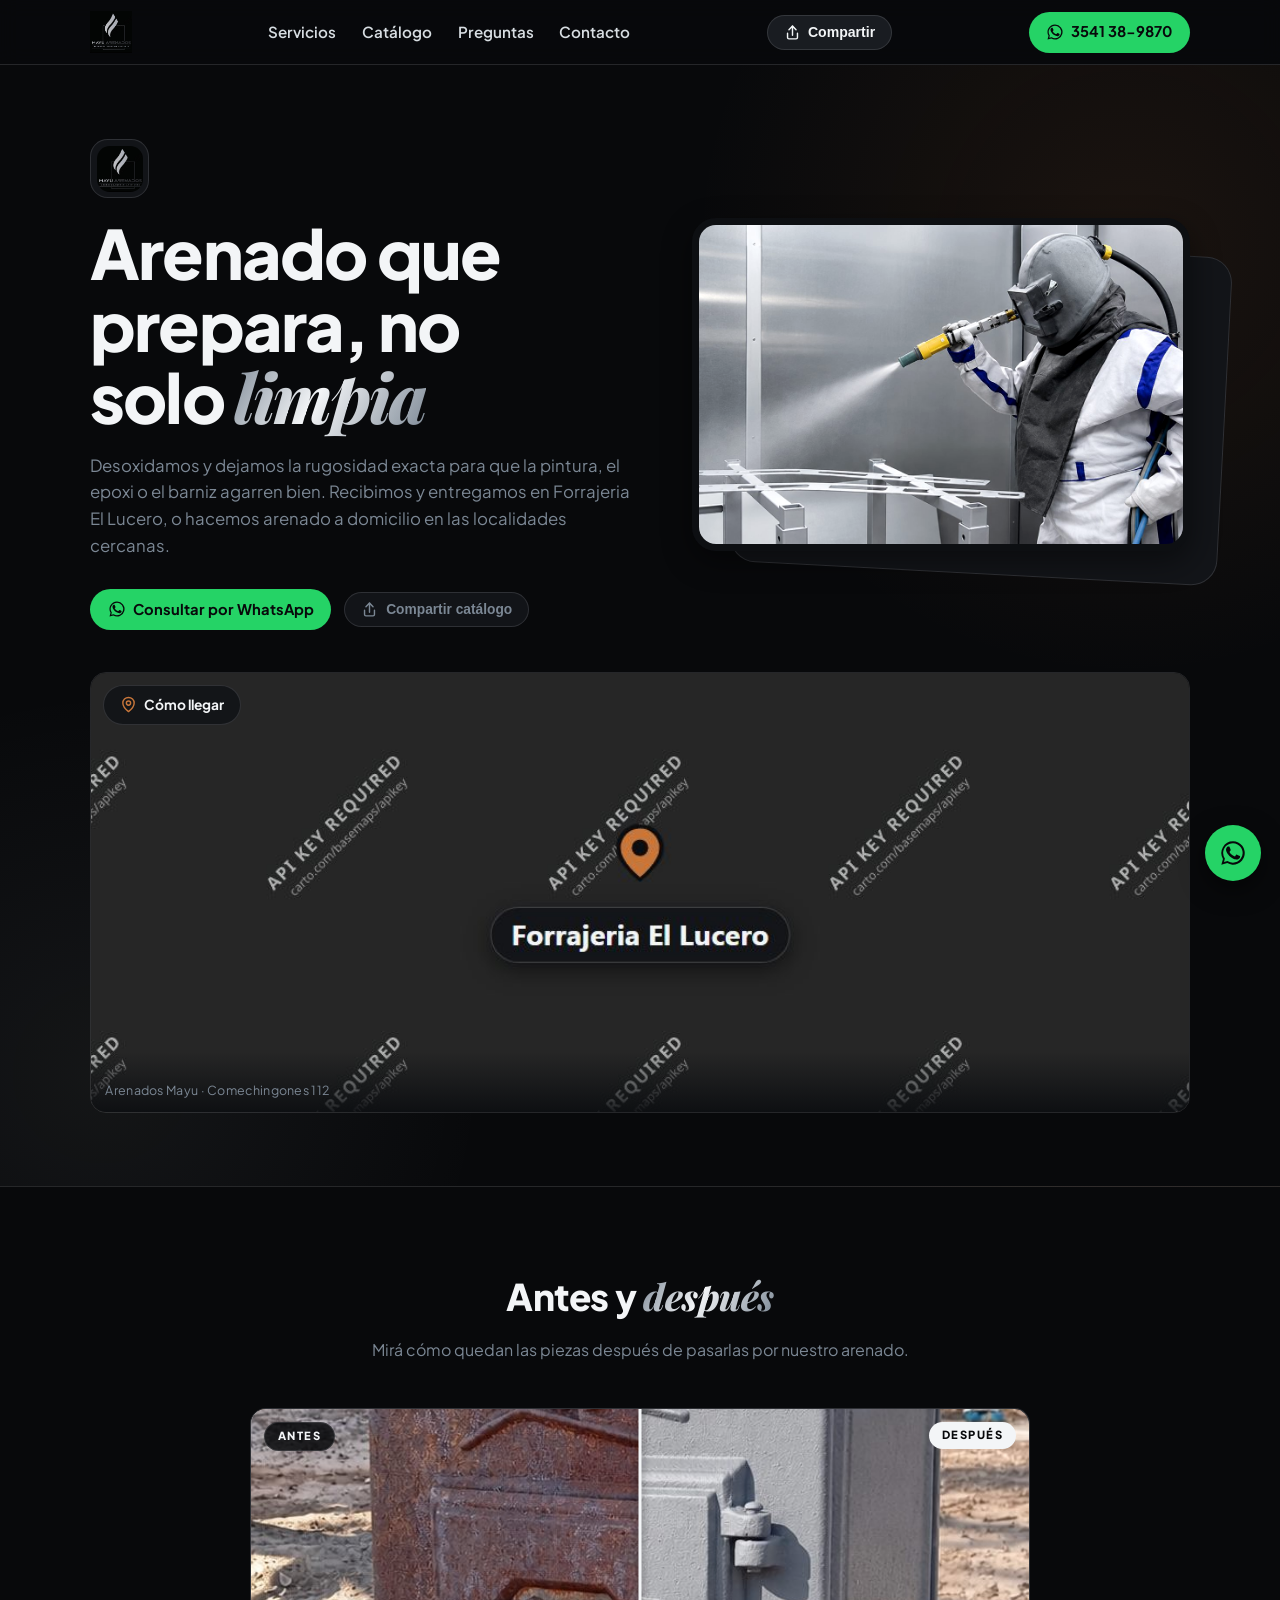
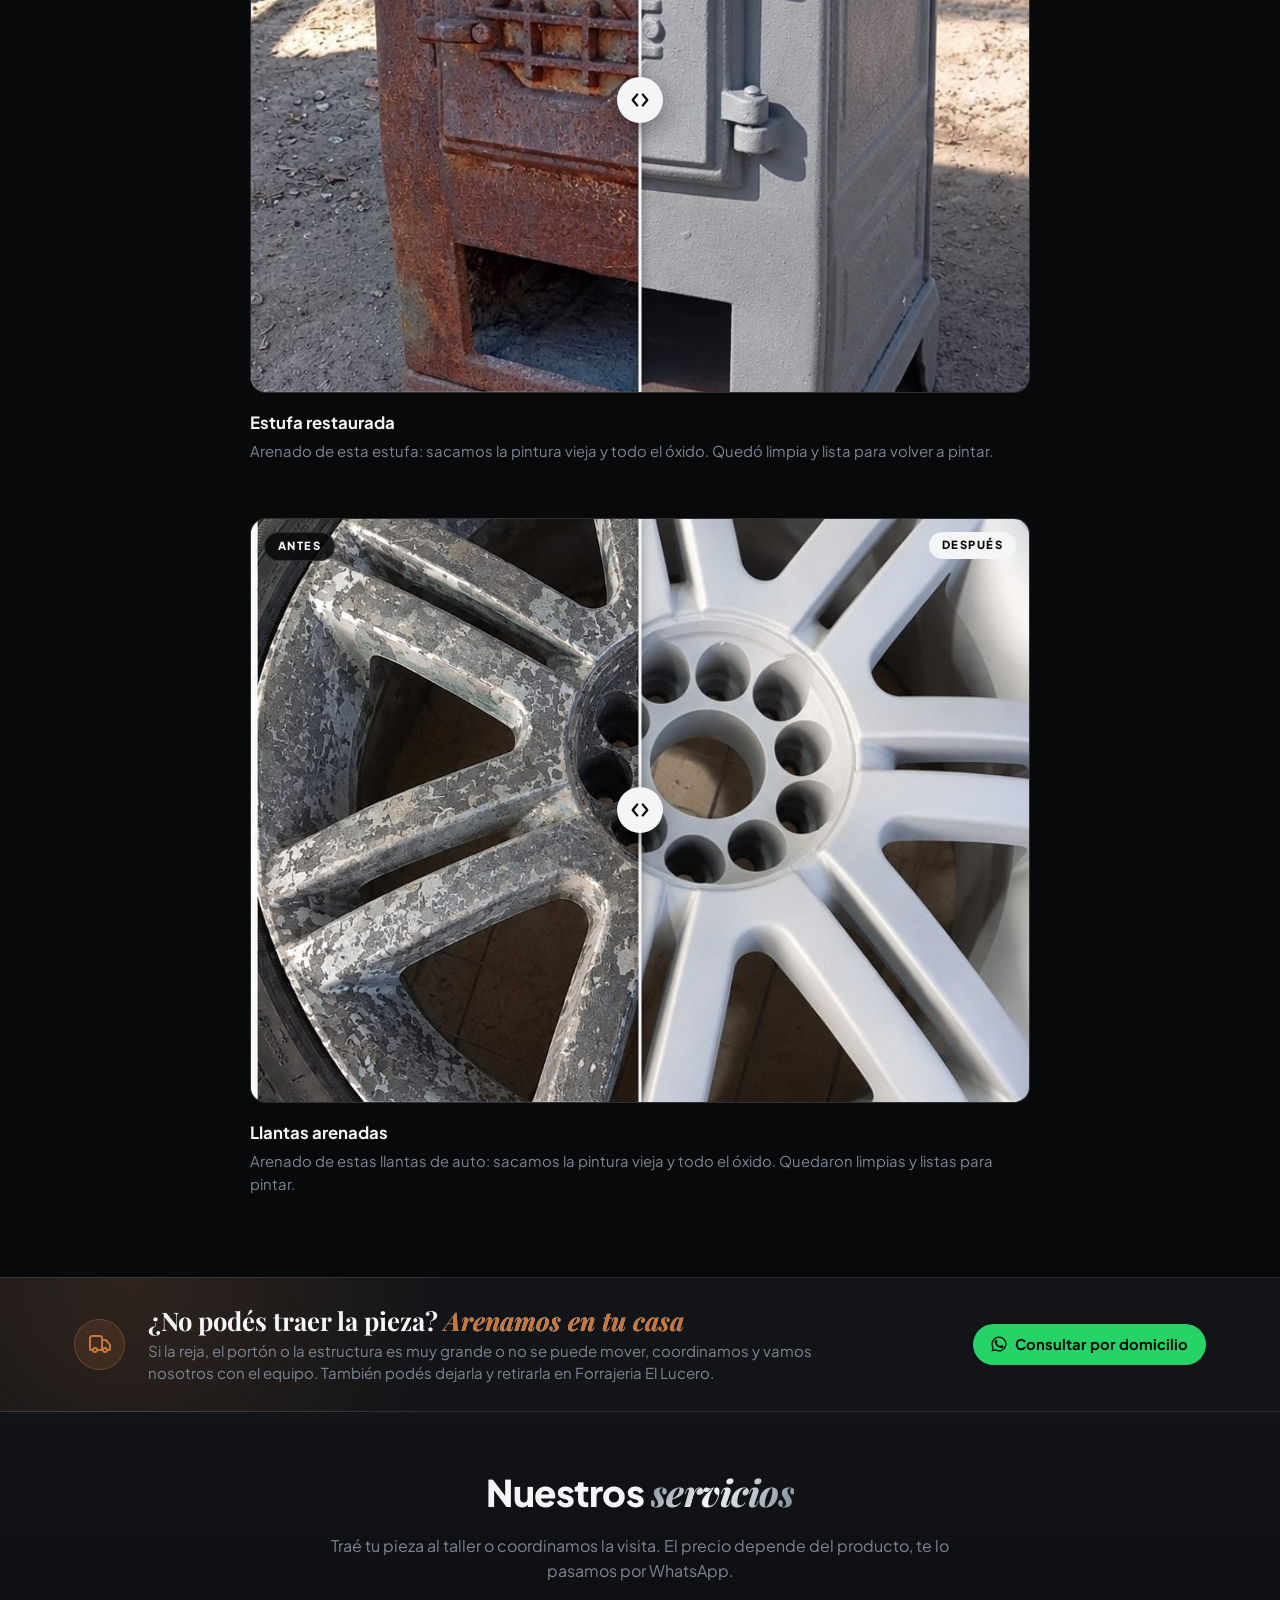
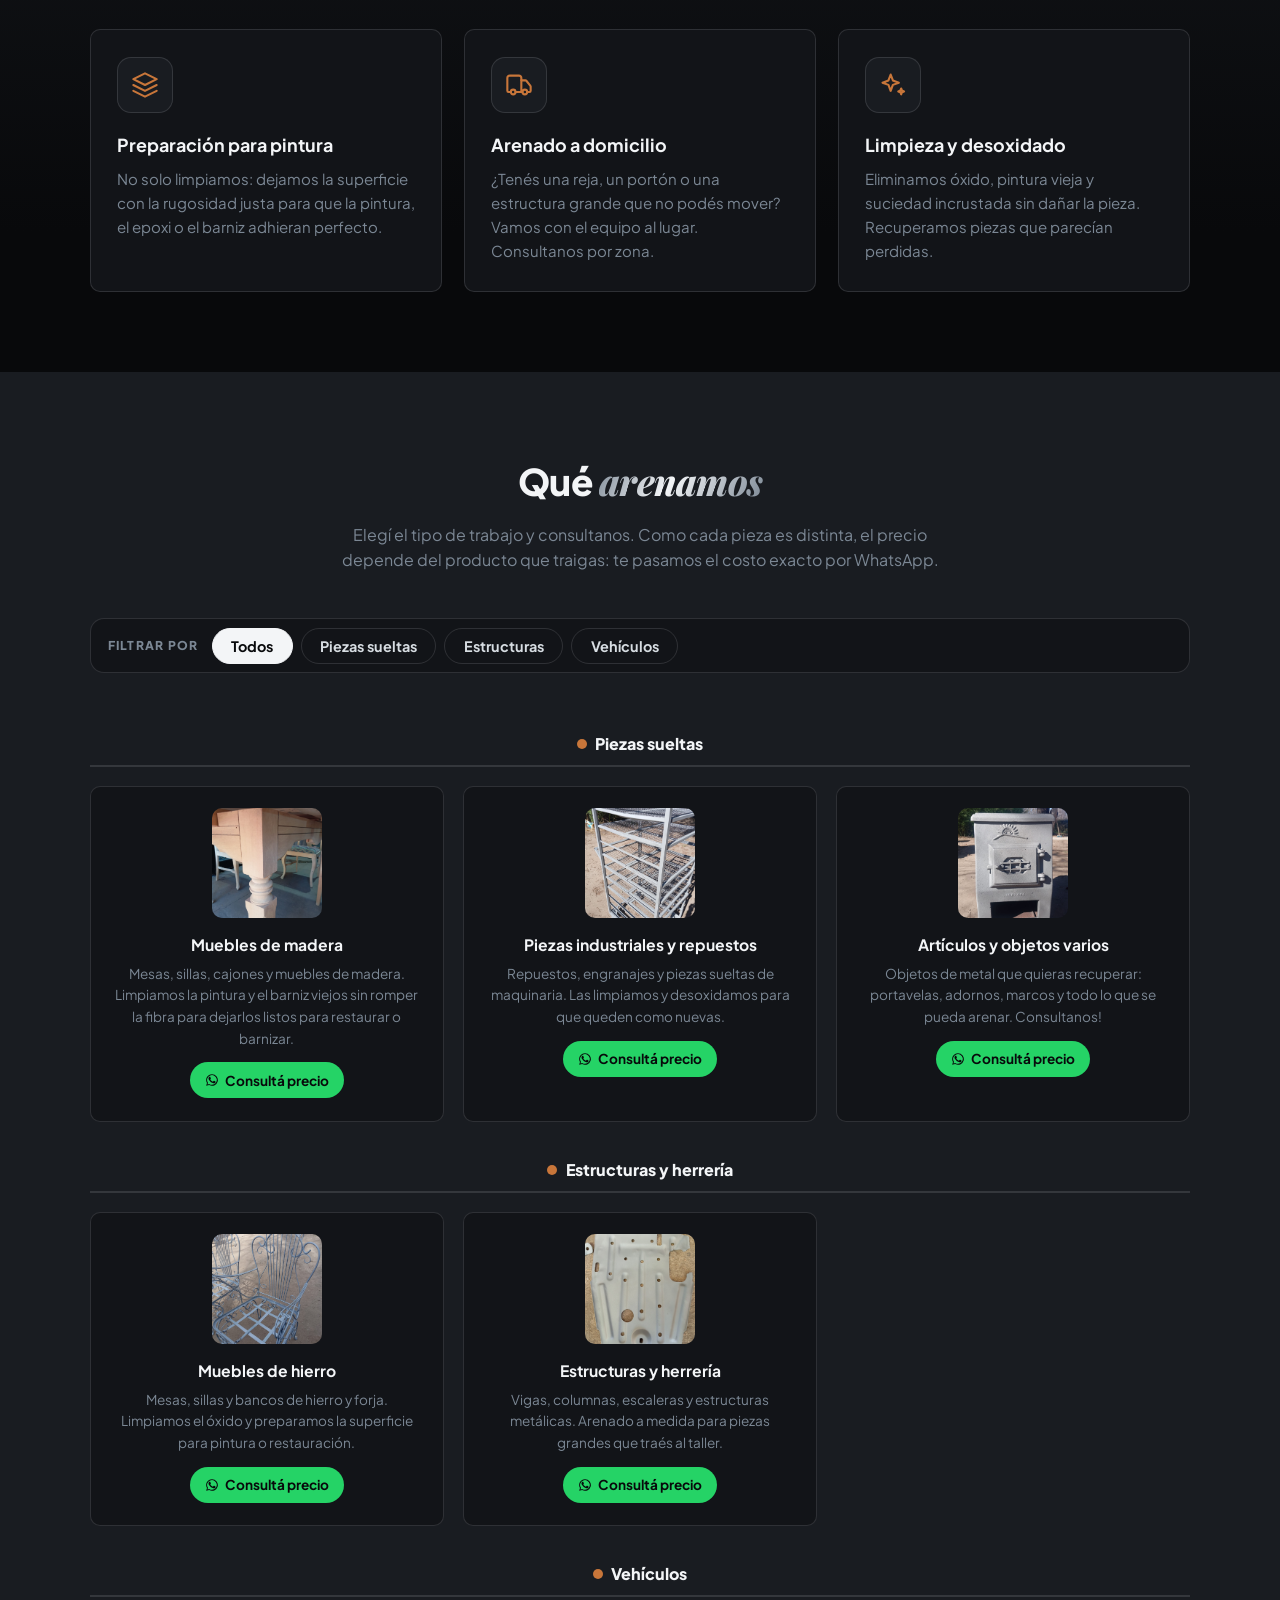
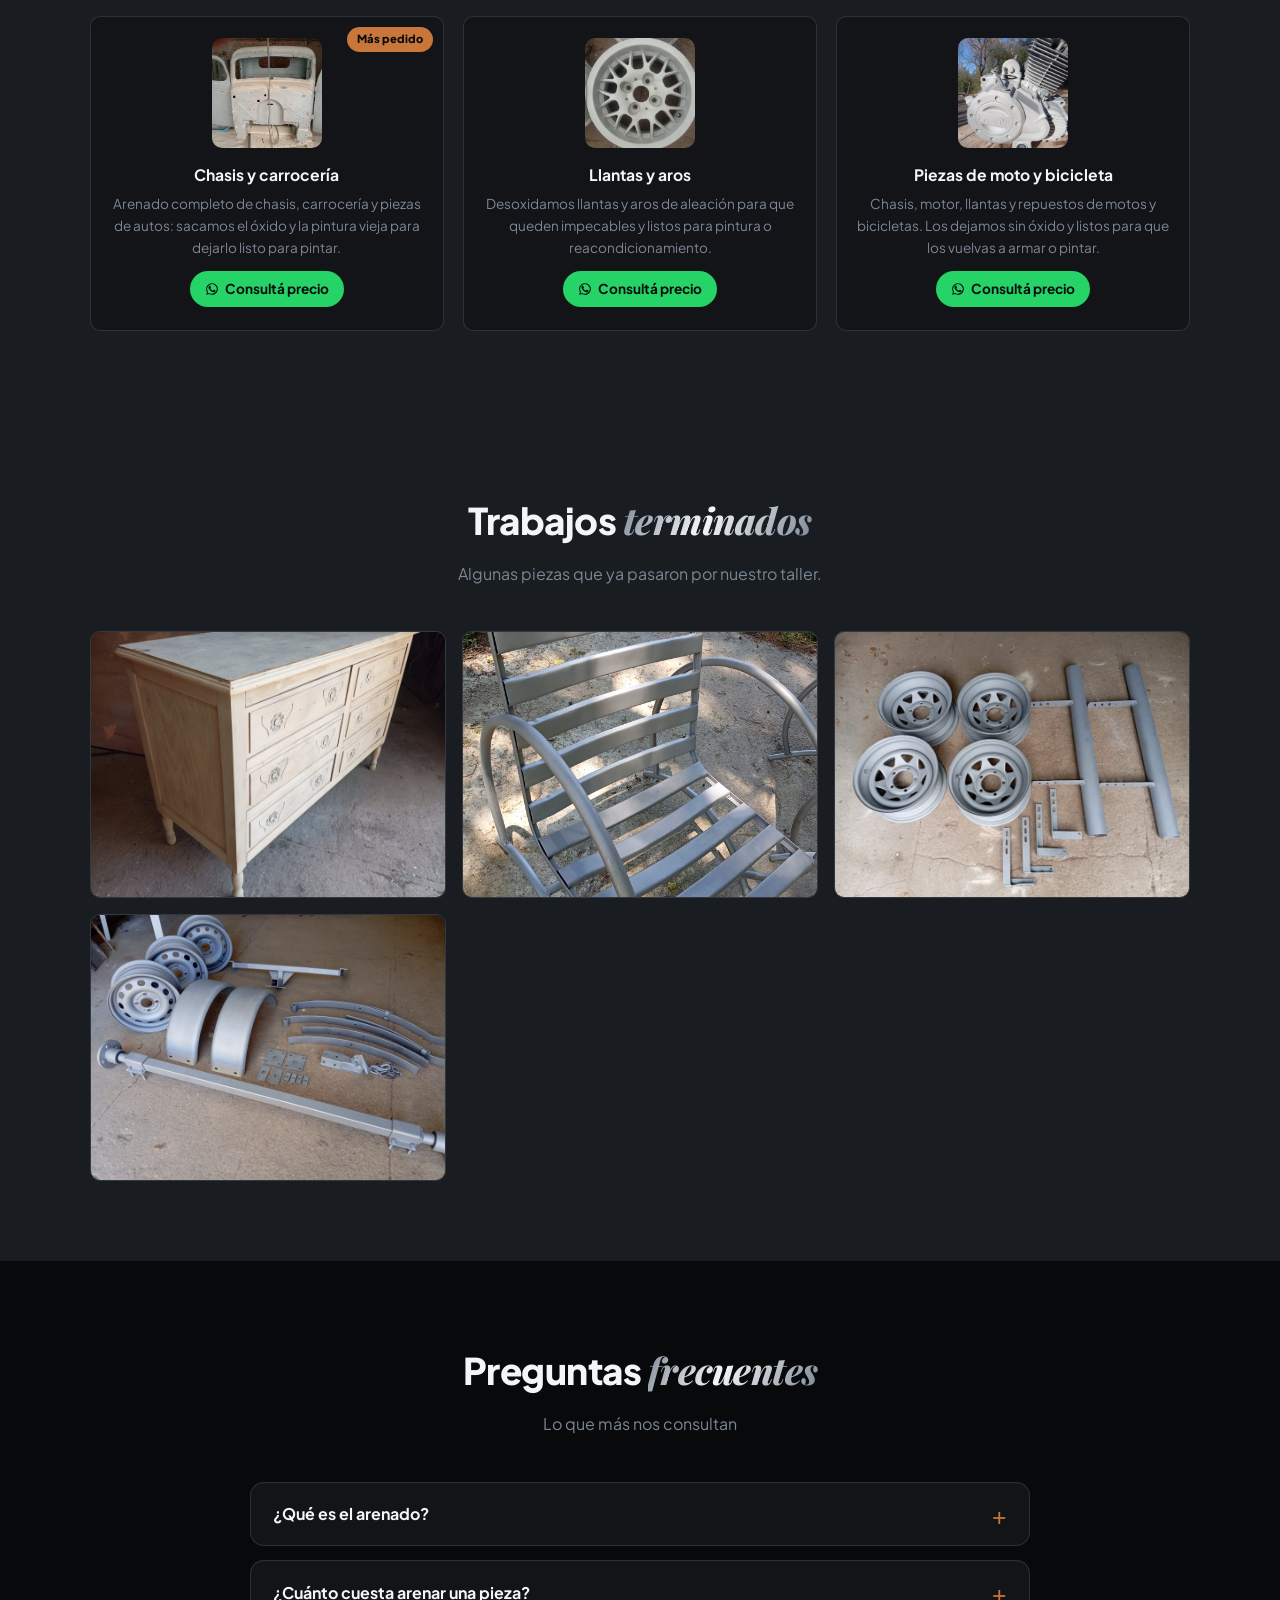
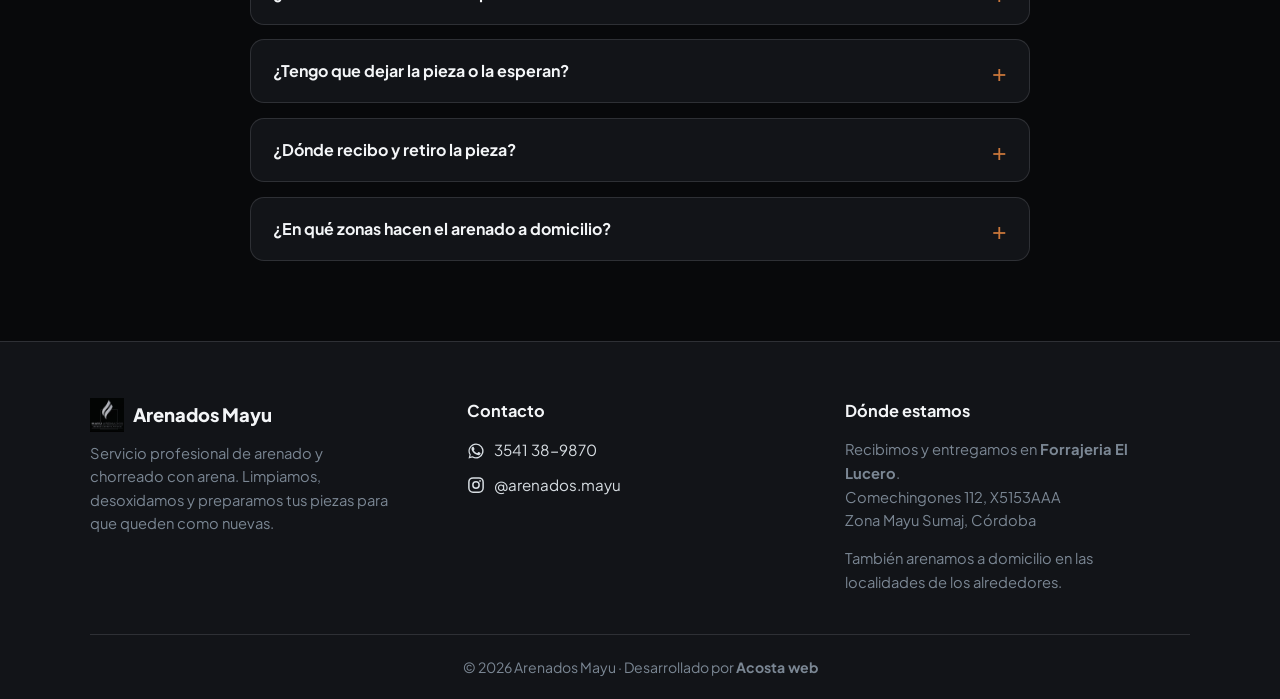
==== commit 6fc1e20b: "El mapa vuelve al hero, abajo de la foto El cliente lo pidio asi: el mapa de la ubicacion queda en e" ====
--- a/index.html
+++ b/index.html
@@ -168,51 +168,16 @@
         </div>
       </div>
 
-      <!-- En el celu la foto va entre el texto y los botones (lo pedido):
-           primero el texto, después la foto del trabajo. El mapa quedó en la
-           franja de domicilio, más abajo, para no competir con la foto. -->
+      <!-- En el celu la foto va entre el texto y el mapa (lo pedido):
+           primero el texto, después la foto del trabajo, y el mapa cierra. -->
       <div class="hero__img">
         <!-- 💡 Imagen principal de la portada. Para cambiarla: poné tu foto en /img
              y reemplazá el src de abajo (ideal una horizontal, 1400 px de ancho). -->
         <img src="img/imagen-principal.jpg" alt="Arenados Mayu: arenado y desoxidado de piezas metálicas" width="1400" height="731" fetchpriority="high">
       </div>
-    </div>
-  </section>
-
-  <!-- ═══════════ ANTES Y DESPUÉS ═══════════ -->
-  <!-- Va apenas abajo del hero a pedido del cliente: la prueba visual del
-       antes/después es lo que más convence, y enterrada abajo del catálogo
-       casi nadie la llegaba a ver. -->
-  <section class="seccion seccion--antes-despues" id="trabajos">
-    <div class="container container--angosto">
-      <h2 class="titulo-seccion">Antes y <em>después</em></h2>
-      <p class="subtitulo-seccion">Mirá cómo quedan las piezas después de pasarlas por nuestro arenado.</p>
-
-      <!-- 💡 Las fotos del "antes y después" se editan en js/antes-despues.js.
-           Cada trabajo aparece uno debajo del otro, con su propia barra. -->
-      <div class="comparador" id="comparador"></div>
-    </div>
-  </section>
-
-  <!-- ═══════════ ARENADO A DOMICILIO (franja destacada) ═══════════ -->
-  <!-- Franja fina de aviso: el dato que más gente busca y el que más cuesta
-       que noten si está escondido en el FAQ. -->
-  <aside class="domicilio" id="domicilio">
-    <div class="domicilio__inner">
-      <div class="domicilio__icono" aria-hidden="true">
-        <svg class="ico ico--linea"><use href="#i-camion"/></svg>
-      </div>
-      <div class="domicilio__texto">
-        <h2 class="domicilio__titulo">¿No podés traer la pieza? <em>Arenamos en tu casa</em></h2>
-        <p class="domicilio__desc">Si la reja, el portón o la estructura es muy grande o no se puede mover, coordinamos y vamos nosotros con el equipo. También podés dejarla y retirarla en Forrajeria El Lucero.</p>
-      </div>
-      <a class="btn-whatsapp domicilio__cta" href="https://wa.me/543541389870?text=Hola!%20Tengo%20una%20pieza%20para%20arenar%20y%20querr%C3%ADa%20saber%20si%20pueden%20hacerlo%20a%20domicilio%20en%20mi%20zona." target="_blank" rel="noopener">
-        <svg class="ico ico--wa" aria-hidden="true"><use href="#i-wa"/></svg>
-        Consultar por domicilio
-      </a>
-
-      <!-- "Cómo llegar": la tarjeta con el mapa es el botón.
-           El mapa es una foto (img/mapa-preview.jpg) para que el celular
+
+      <!-- "Cómo llegar": la tarjeta con el mapa es el botón, y va abajo de la
+           foto. El mapa es una foto (img/mapa-preview.jpg) para que el celular
            no cargue Google Maps: pesa 31 KB contra más de 1 MB del mapa vivo.
            El href apunta al pin exacto de la ficha de Google Maps. -->
       <a class="mapa-card" href="https://www.google.com/maps/place/Forrajeria+El+Lucero/@-31.4741584,-64.5416437,17z/data=!3m1!4b1!4m6!3m5!1s0x942d69f83739c2b3:0x5feb9062cabc19f0!8m2!3d-31.4741584!4d-64.5416437!16s%2Fg%2F11krbr2dnj" target="_blank" rel="noopener">
@@ -222,6 +187,40 @@
           Cómo llegar
         </span>
         <span class="mapa-card__pie">Arenados Mayu &middot; Comechingones 112</span>
+      </a>
+    </div>
+  </section>
+
+  <!-- ═══════════ ANTES Y DESPUÉS ═══════════ -->
+  <!-- Va apenas abajo del hero a pedido del cliente: la prueba visual del
+       antes/después es lo que más convence, y enterrada abajo del catálogo
+       casi nadie la llegaba a ver. -->
+  <section class="seccion seccion--antes-despues" id="trabajos">
+    <div class="container container--angosto">
+      <h2 class="titulo-seccion">Antes y <em>después</em></h2>
+      <p class="subtitulo-seccion">Mirá cómo quedan las piezas después de pasarlas por nuestro arenado.</p>
+
+      <!-- 💡 Las fotos del "antes y después" se editan en js/antes-despues.js.
+           Cada trabajo aparece uno debajo del otro, con su propia barra. -->
+      <div class="comparador" id="comparador"></div>
+    </div>
+  </section>
+
+  <!-- ═══════════ ARENADO A DOMICILIO (franja destacada) ═══════════ -->
+  <!-- Franja fina de aviso: el dato que más gente busca y el que más cuesta
+       que noten si está escondido en el FAQ. -->
+  <aside class="domicilio" id="domicilio">
+    <div class="domicilio__inner">
+      <div class="domicilio__icono" aria-hidden="true">
+        <svg class="ico ico--linea"><use href="#i-camion"/></svg>
+      </div>
+      <div class="domicilio__texto">
+        <h2 class="domicilio__titulo">¿No podés traer la pieza? <em>Arenamos en tu casa</em></h2>
+        <p class="domicilio__desc">Si la reja, el portón o la estructura es muy grande o no se puede mover, coordinamos y vamos nosotros con el equipo. También podés dejarla y retirarla en Forrajeria El Lucero.</p>
+      </div>
+      <a class="btn-whatsapp domicilio__cta" href="https://wa.me/543541389870?text=Hola!%20Tengo%20una%20pieza%20para%20arenar%20y%20querr%C3%ADa%20saber%20si%20pueden%20hacerlo%20a%20domicilio%20en%20mi%20zona." target="_blank" rel="noopener">
+        <svg class="ico ico--wa" aria-hidden="true"><use href="#i-wa"/></svg>
+        Consultar por domicilio
       </a>
     </div>
   </aside>
--- a/css/estilos.css
+++ b/css/estilos.css
@@ -228,13 +228,12 @@
 }
 
 /* ─────────── TARJETA "CÓMO LLEGAR" (Google Maps) ─────────── */
-/* Va en la franja de domicilio, al costado del texto. La tarjeta ES el botón:
-   mapa de fondo, etiqueta arriba y la dirección abajo.
+/* Va abajo de la foto, a lo ancho del hero. La tarjeta ES el botón: mapa de
+   fondo, etiqueta arriba y la dirección abajo.
    El mapa es una imagen y no el mapa vivo de Google a propósito: el iframe de
    Maps pesa más de 1 MB y el celular de los clientes abre la app al tocar. */
 .mapa-card {
-  flex: 0 0 340px;
-  width: 100%;
+  grid-area: mapa;
   position: relative;
   display: block;
   border: 1px solid var(--acero-linea);
@@ -253,7 +252,10 @@
   display: block;
   width: 100%;
   height: auto;
-  aspect-ratio: 1000 / 563;
+  /* A lo ancho del hero la foto del mapa se recorta un poco por arriba y por
+     abajo (el pin queda en el medio, así que no se pierde). En el celular,
+     que es angosta, se ve la foto entera. */
+  aspect-ratio: 1000 / 400;
   object-fit: cover;
 }
 
@@ -449,10 +451,11 @@
     flex: 1 1 100%;
     justify-content: center;
   }
-
-  /* El mapa pasa a ocupar todo el ancho de la franja */
-  .mapa-card {
-    flex: 1 1 100%;
+}
+
+@media (max-width: 860px) {
+  .mapa-card__img {
+    aspect-ratio: 1000 / 563;
   }
 }
 
@@ -473,8 +476,18 @@
   padding: 4.6rem 0;
   display: grid;
   grid-template-columns: minmax(0, 1.05fr) minmax(360px, 0.95fr);
-  align-items: center;
-  gap: 3.2rem;
+  /* Arriba el texto y la foto; abajo, la fila del mapa a lo ancho (pedido del
+     cliente: el mapa va abajo de la foto). En el celular se apila todo. */
+  grid-template-areas:
+    "info img"
+    "mapa mapa";
+  align-items: center;
+  column-gap: 3.2rem;
+  row-gap: 2.6rem;
+}
+
+.hero__info {
+  grid-area: info;
 }
 
 .hero__info > * {
@@ -534,6 +547,7 @@
 }
 
 .hero__img {
+  grid-area: img;
   position: relative;
   isolation: isolate;
   animation: aparecer 0.8s 0.2s ease both;
@@ -567,6 +581,10 @@
 @media (max-width: 860px) {
   .hero__inner {
     grid-template-columns: 1fr;
+    grid-template-areas:
+      "info"
+      "img"
+      "mapa";
     gap: 2.5rem;
     padding: 3.6rem 0;
   }
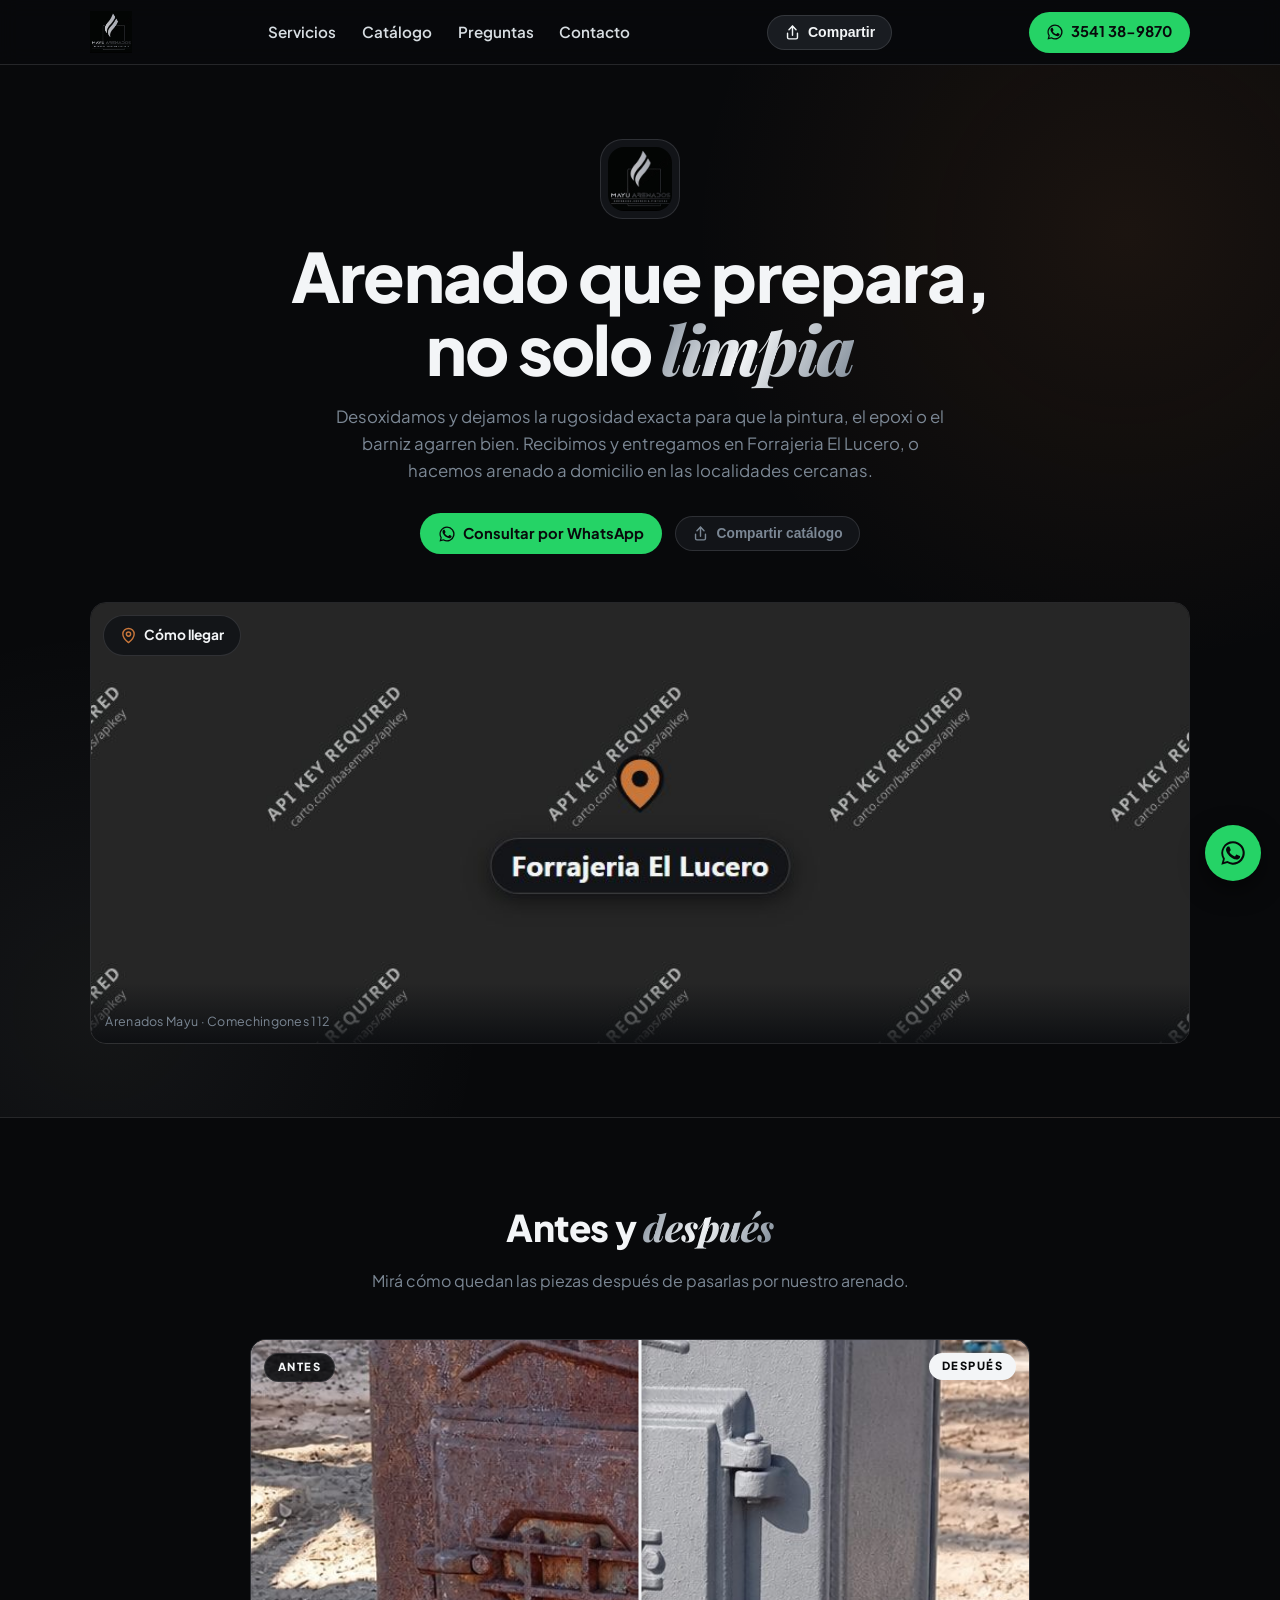
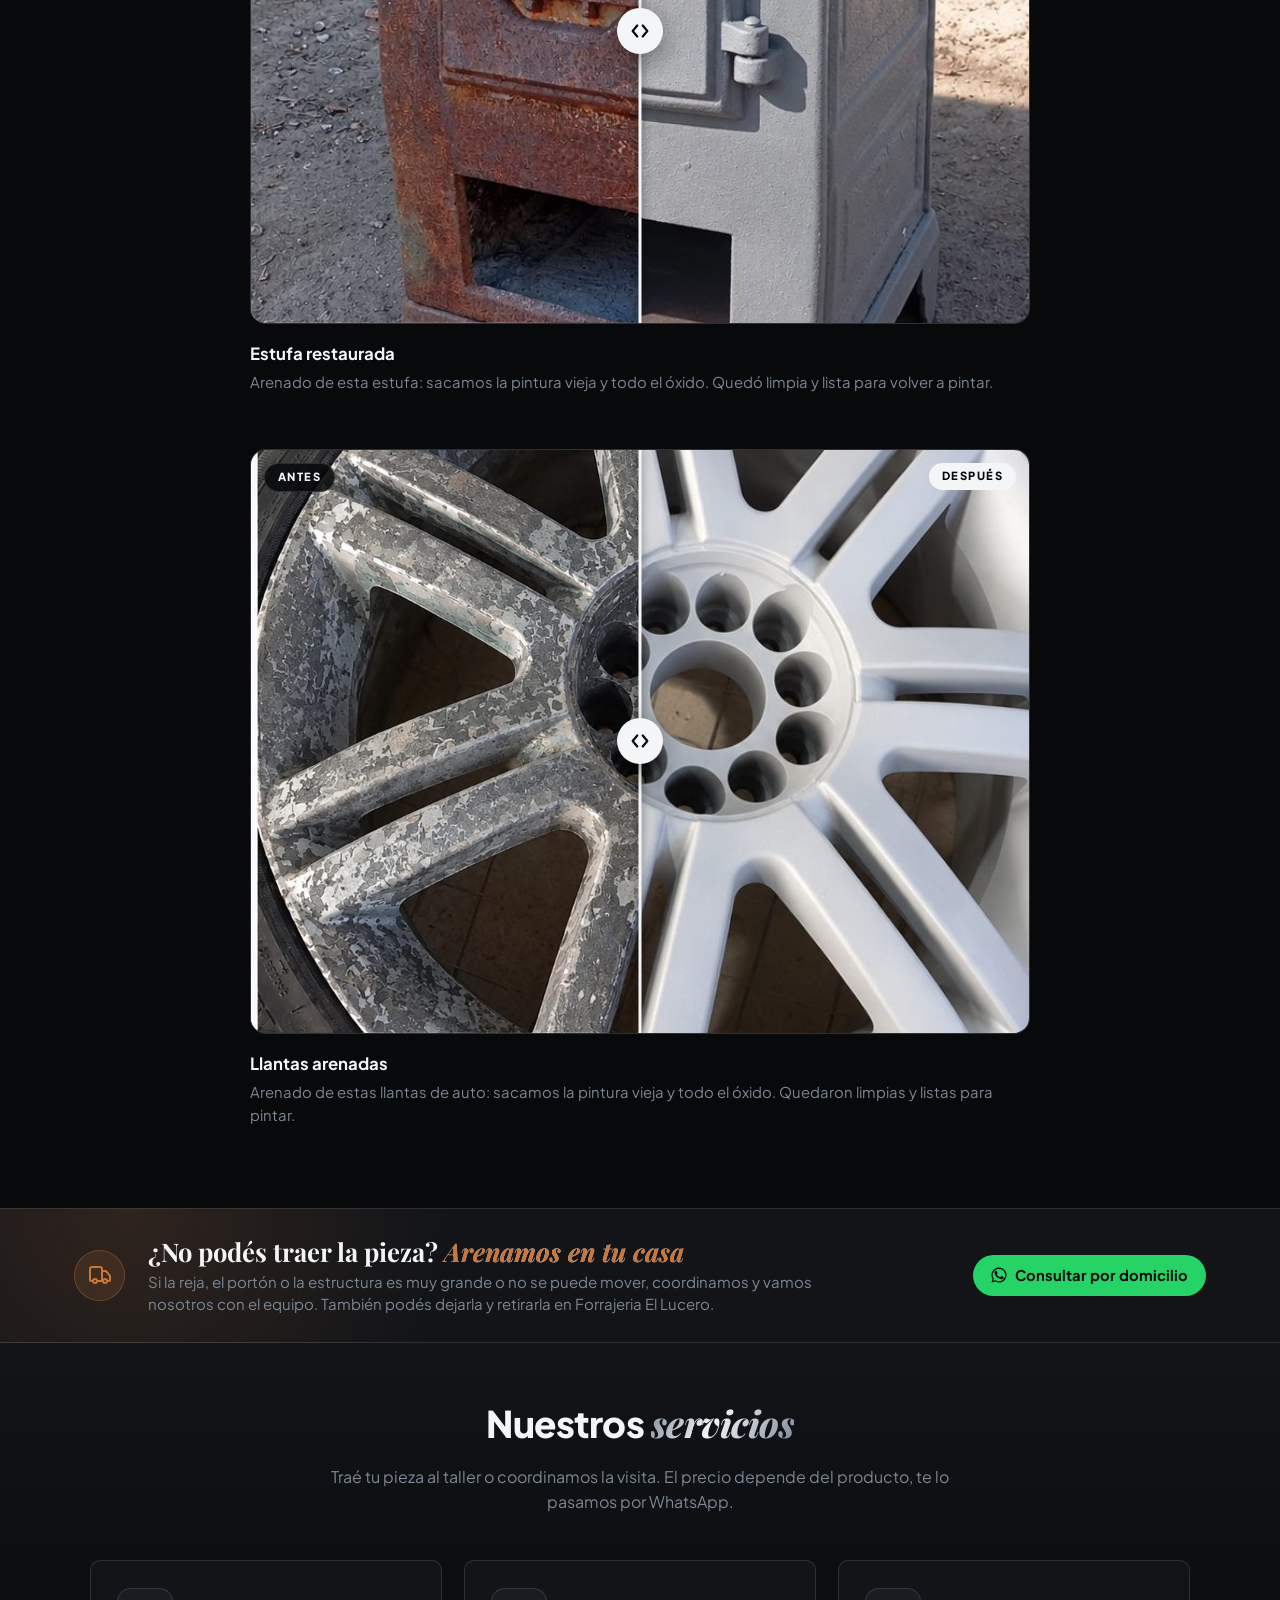
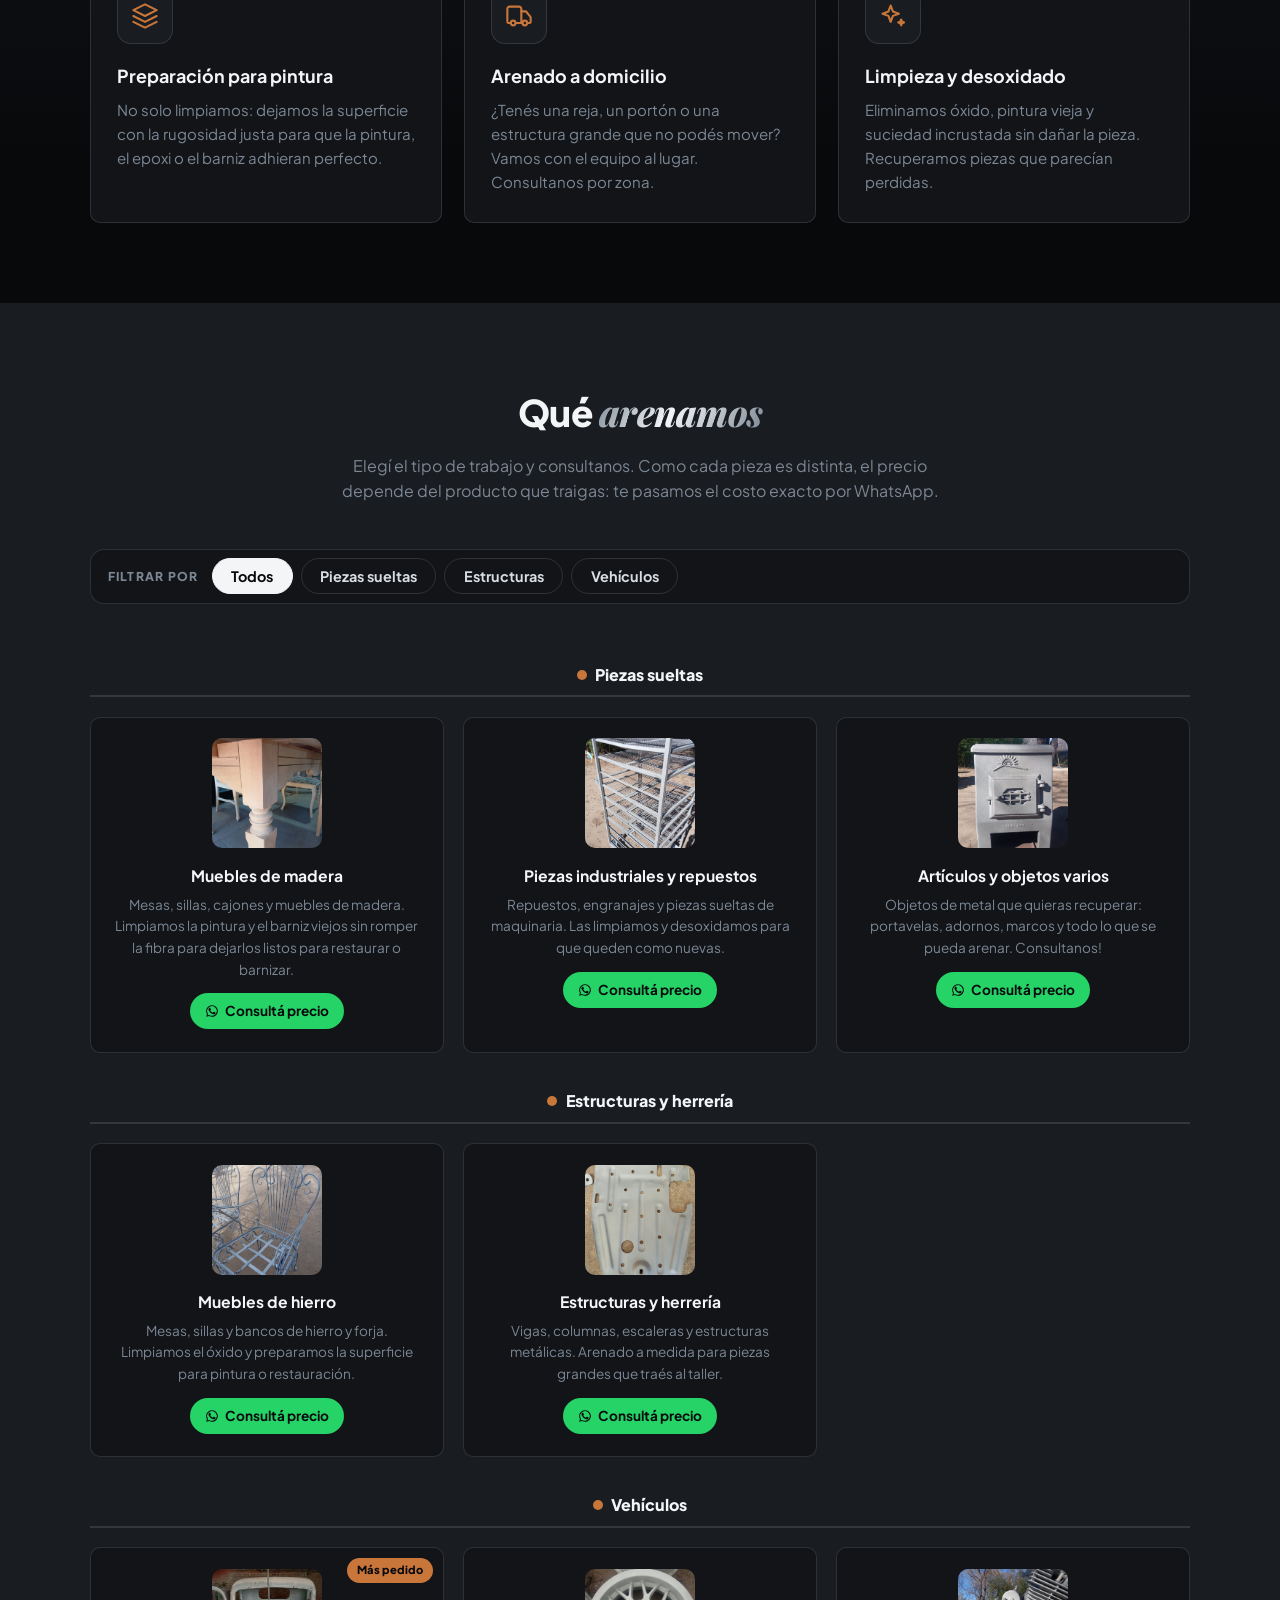
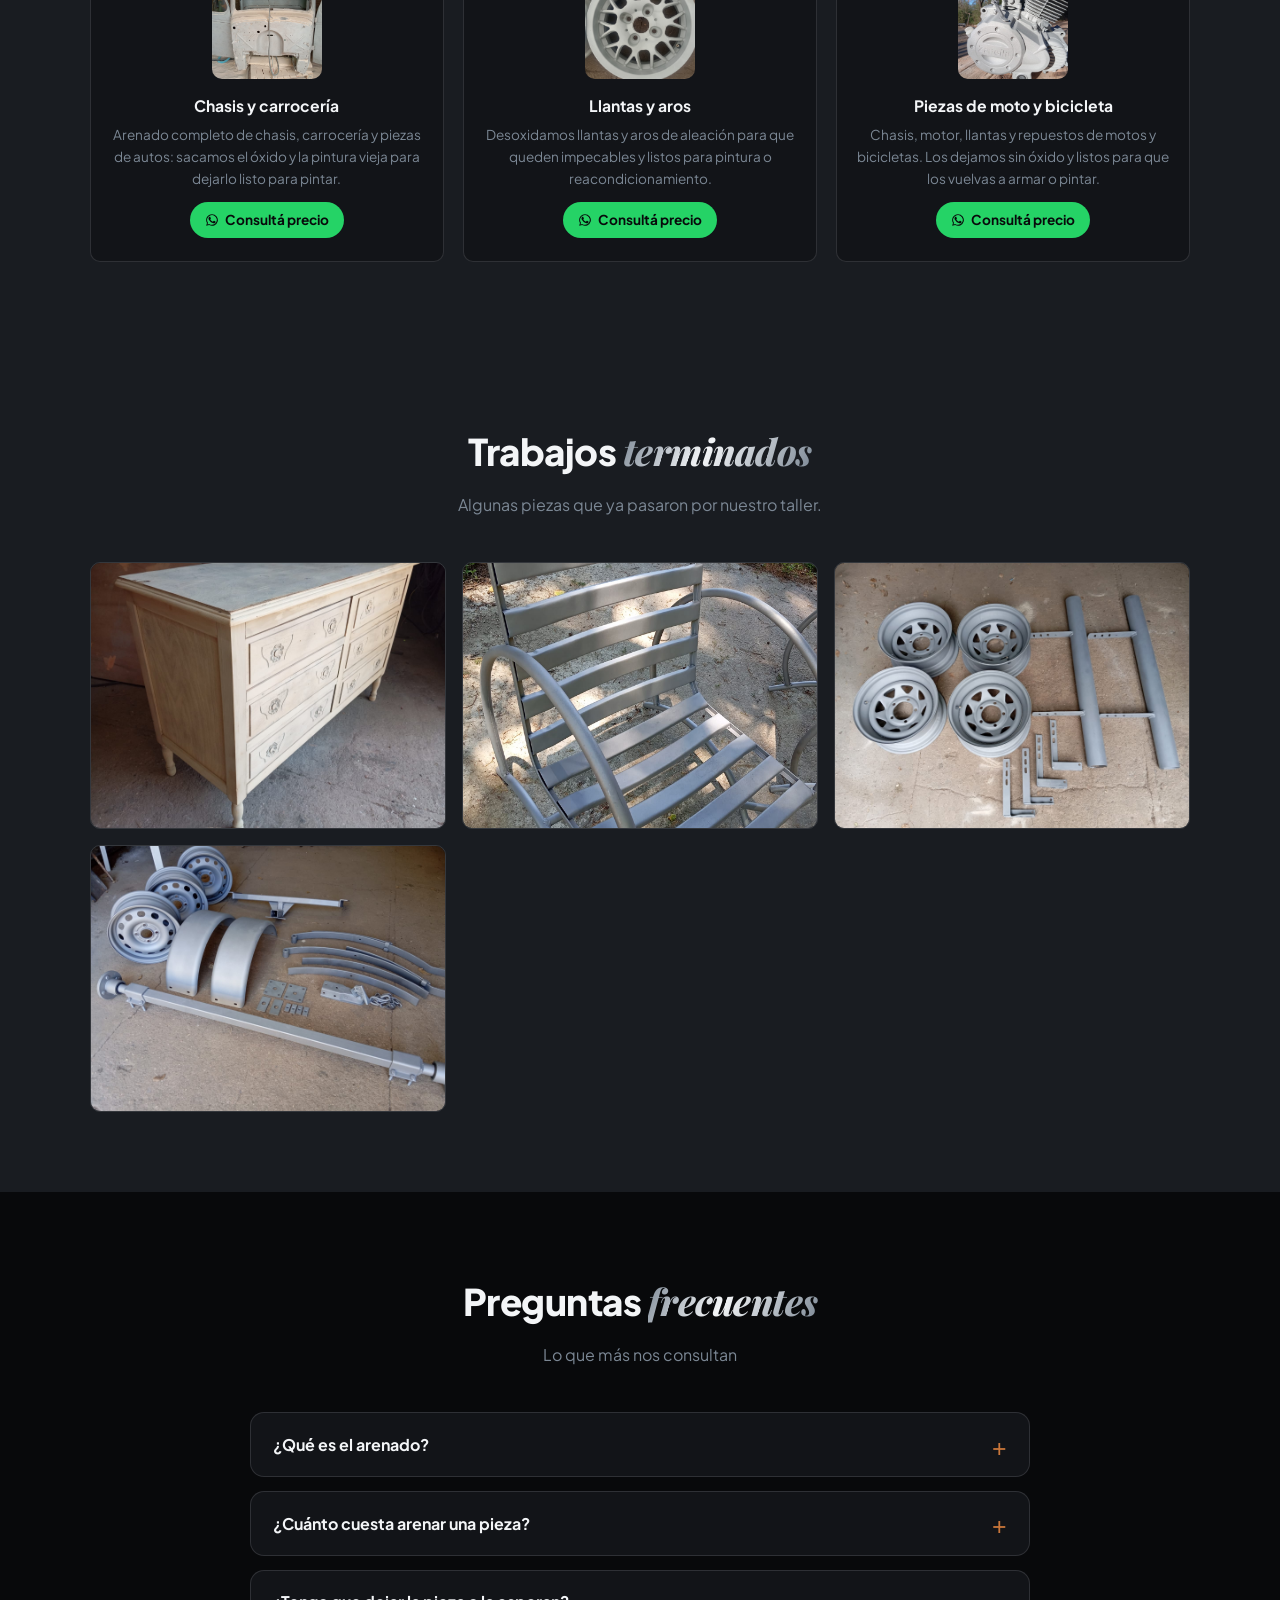
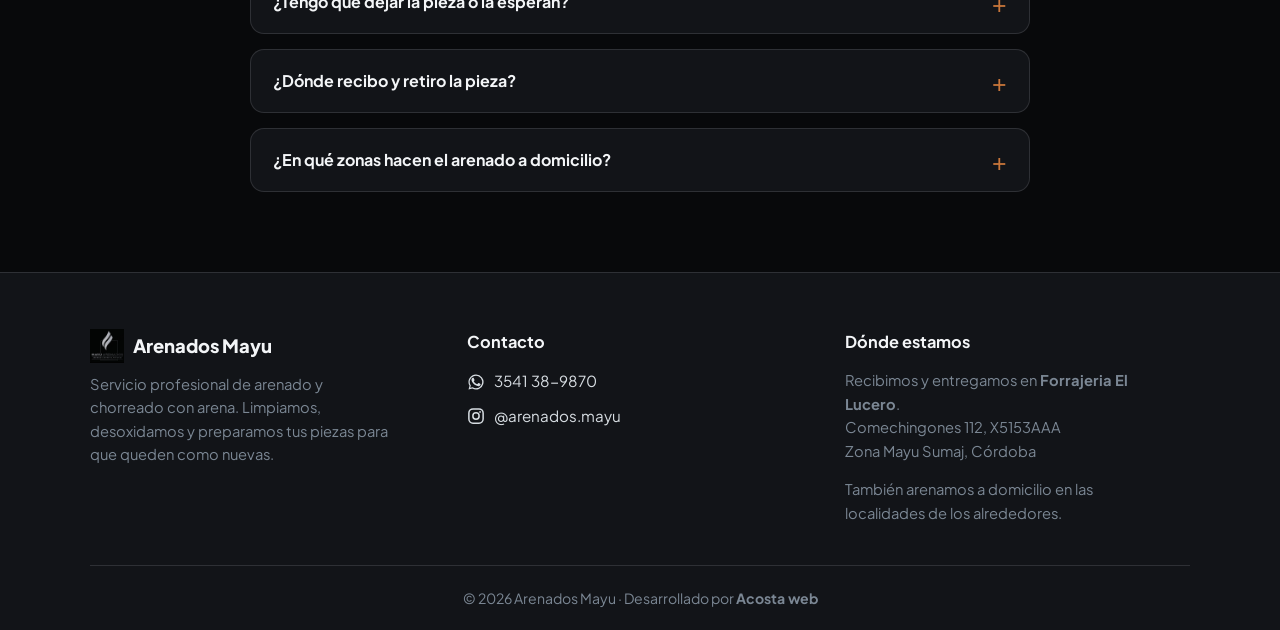
==== commit 6e64a526: "Saca la foto de la portada y agranda el logo Pedido del cliente: quitar la imagen de arriba del hero" ====
--- a/index.html
+++ b/index.html
@@ -168,16 +168,8 @@
         </div>
       </div>
 
-      <!-- En el celu la foto va entre el texto y el mapa (lo pedido):
-           primero el texto, después la foto del trabajo, y el mapa cierra. -->
-      <div class="hero__img">
-        <!-- 💡 Imagen principal de la portada. Para cambiarla: poné tu foto en /img
-             y reemplazá el src de abajo (ideal una horizontal, 1400 px de ancho). -->
-        <img src="img/imagen-principal.jpg" alt="Arenados Mayu: arenado y desoxidado de piezas metálicas" width="1400" height="731" fetchpriority="high">
-      </div>
-
-      <!-- "Cómo llegar": la tarjeta con el mapa es el botón, y va abajo de la
-           foto. El mapa es una foto (img/mapa-preview.jpg) para que el celular
+      <!-- "Cómo llegar": la tarjeta con el mapa es el botón, y va abajo del
+           texto. El mapa es una foto (img/mapa-preview.jpg) para que el celular
            no cargue Google Maps: pesa 31 KB contra más de 1 MB del mapa vivo.
            El href apunta al pin exacto de la ficha de Google Maps. -->
       <a class="mapa-card" href="https://www.google.com/maps/place/Forrajeria+El+Lucero/@-31.4741584,-64.5416437,17z/data=!3m1!4b1!4m6!3m5!1s0x942d69f83739c2b3:0x5feb9062cabc19f0!8m2!3d-31.4741584!4d-64.5416437!16s%2Fg%2F11krbr2dnj" target="_blank" rel="noopener">
--- a/css/estilos.css
+++ b/css/estilos.css
@@ -471,23 +471,22 @@
 
 .hero__inner {
   width: min(92%, 1100px);
-  min-height: 600px;
   margin: 0 auto;
   padding: 4.6rem 0;
   display: grid;
-  grid-template-columns: minmax(0, 1.05fr) minmax(360px, 0.95fr);
-  /* Arriba el texto y la foto; abajo, la fila del mapa a lo ancho (pedido del
-     cliente: el mapa va abajo de la foto). En el celular se apila todo. */
+  /* El hero es solo texto y mapa (la foto de la portada se sacó a pedido del
+     cliente), así que va en una sola columna: el texto arriba, el mapa a lo
+     ancho abajo. */
+  grid-template-columns: minmax(0, 1fr);
   grid-template-areas:
-    "info img"
-    "mapa mapa";
-  align-items: center;
-  column-gap: 3.2rem;
-  row-gap: 2.6rem;
+    "info"
+    "mapa";
+  row-gap: 3rem;
 }
 
 .hero__info {
   grid-area: info;
+  text-align: center;
 }
 
 .hero__info > * {
@@ -501,24 +500,24 @@
   align-items: center;
   background: var(--carbon);
   border: 1px solid var(--acero-linea);
-  padding: 0.35rem;
-  border-radius: 1.1rem;
-  margin-bottom: 1.2rem;
+  padding: 0.45rem;
+  border-radius: 1.4rem;
+  margin-bottom: 1.3rem;
   line-height: 0;
 }
 
 .hero__badge-logo {
   display: block;
-  width: 46px;
-  height: 46px;
-  border-radius: 0.8rem;
+  width: 64px;
+  height: 64px;
+  border-radius: 1rem;
   object-fit: cover;
 }
 
 @media (max-width: 480px) {
   .hero__badge-logo {
-    width: 40px;
-    height: 40px;
+    width: 52px;
+    height: 52px;
   }
 }
 
@@ -534,68 +533,27 @@
 .hero__sub {
   color: var(--acero);
   max-width: 610px;
-  margin-top: 1.25rem;
+  margin: 1.25rem auto 0;
   font-size: 1.05rem;
 }
 
 .hero__acciones {
   display: flex;
   align-items: center;
+  justify-content: center;
   flex-wrap: wrap;
   gap: 0.8rem;
   margin-top: 1.8rem;
 }
 
-.hero__img {
-  grid-area: img;
-  position: relative;
-  isolation: isolate;
-  animation: aparecer 0.8s 0.2s ease both;
-}
-
-.hero__img::before {
-  content: "";
-  position: absolute;
-  inset: 8% -7% -7% 9%;
-  z-index: -1;
-  border: 1px solid var(--acero-linea);
-  border-radius: 26px;
-  transform: rotate(3deg);
-  background: var(--carbon);
-}
-
-.hero__img img {
-  display: block;
-  width: 100%;
-  /* Proporción 3:2: la foto gana altura frente al título. Si querés ver la imagen
-     completa sin recorte, volvé a 1.92 / 1 (proporción original 1400x731). */
-  aspect-ratio: 3 / 2;
-  height: auto;
-  object-fit: cover;
-  border: 7px solid var(--carbon);
-  border-radius: 24px;
-  box-shadow: var(--sombra);
-  filter: grayscale(0.15) contrast(1.05);
-}
-
 @media (max-width: 860px) {
   .hero__inner {
-    grid-template-columns: 1fr;
-    grid-template-areas:
-      "info"
-      "img"
-      "mapa";
     gap: 2.5rem;
     padding: 3.6rem 0;
   }
 
   .hero__titulo {
     letter-spacing: -1.2px;
-  }
-
-  .hero__img {
-    width: min(100%, 620px);
-    margin: 0 auto;
   }
 }
 
@@ -611,8 +569,7 @@
 }
 
 @media (prefers-reduced-motion: reduce) {
-  .hero__info > *,
-  .hero__img {
+  .hero__info > * {
     animation: none;
   }
 }
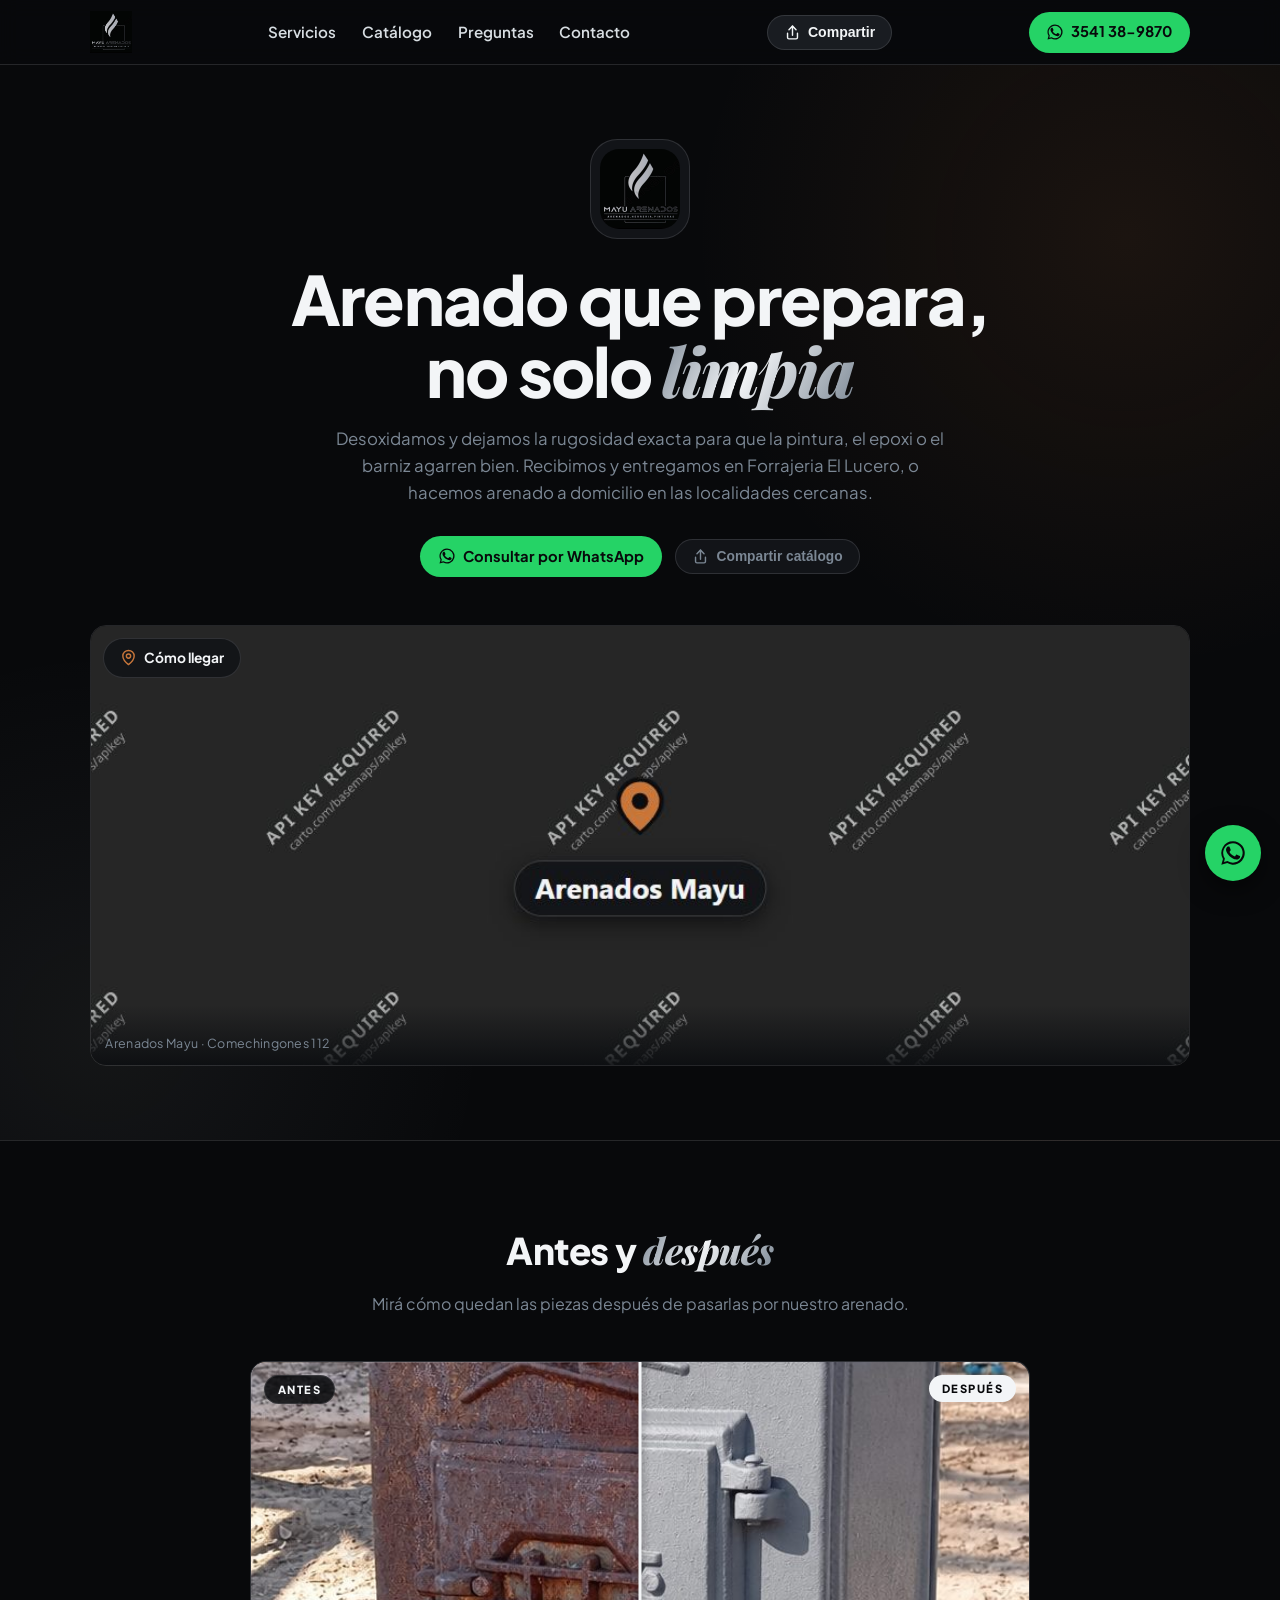
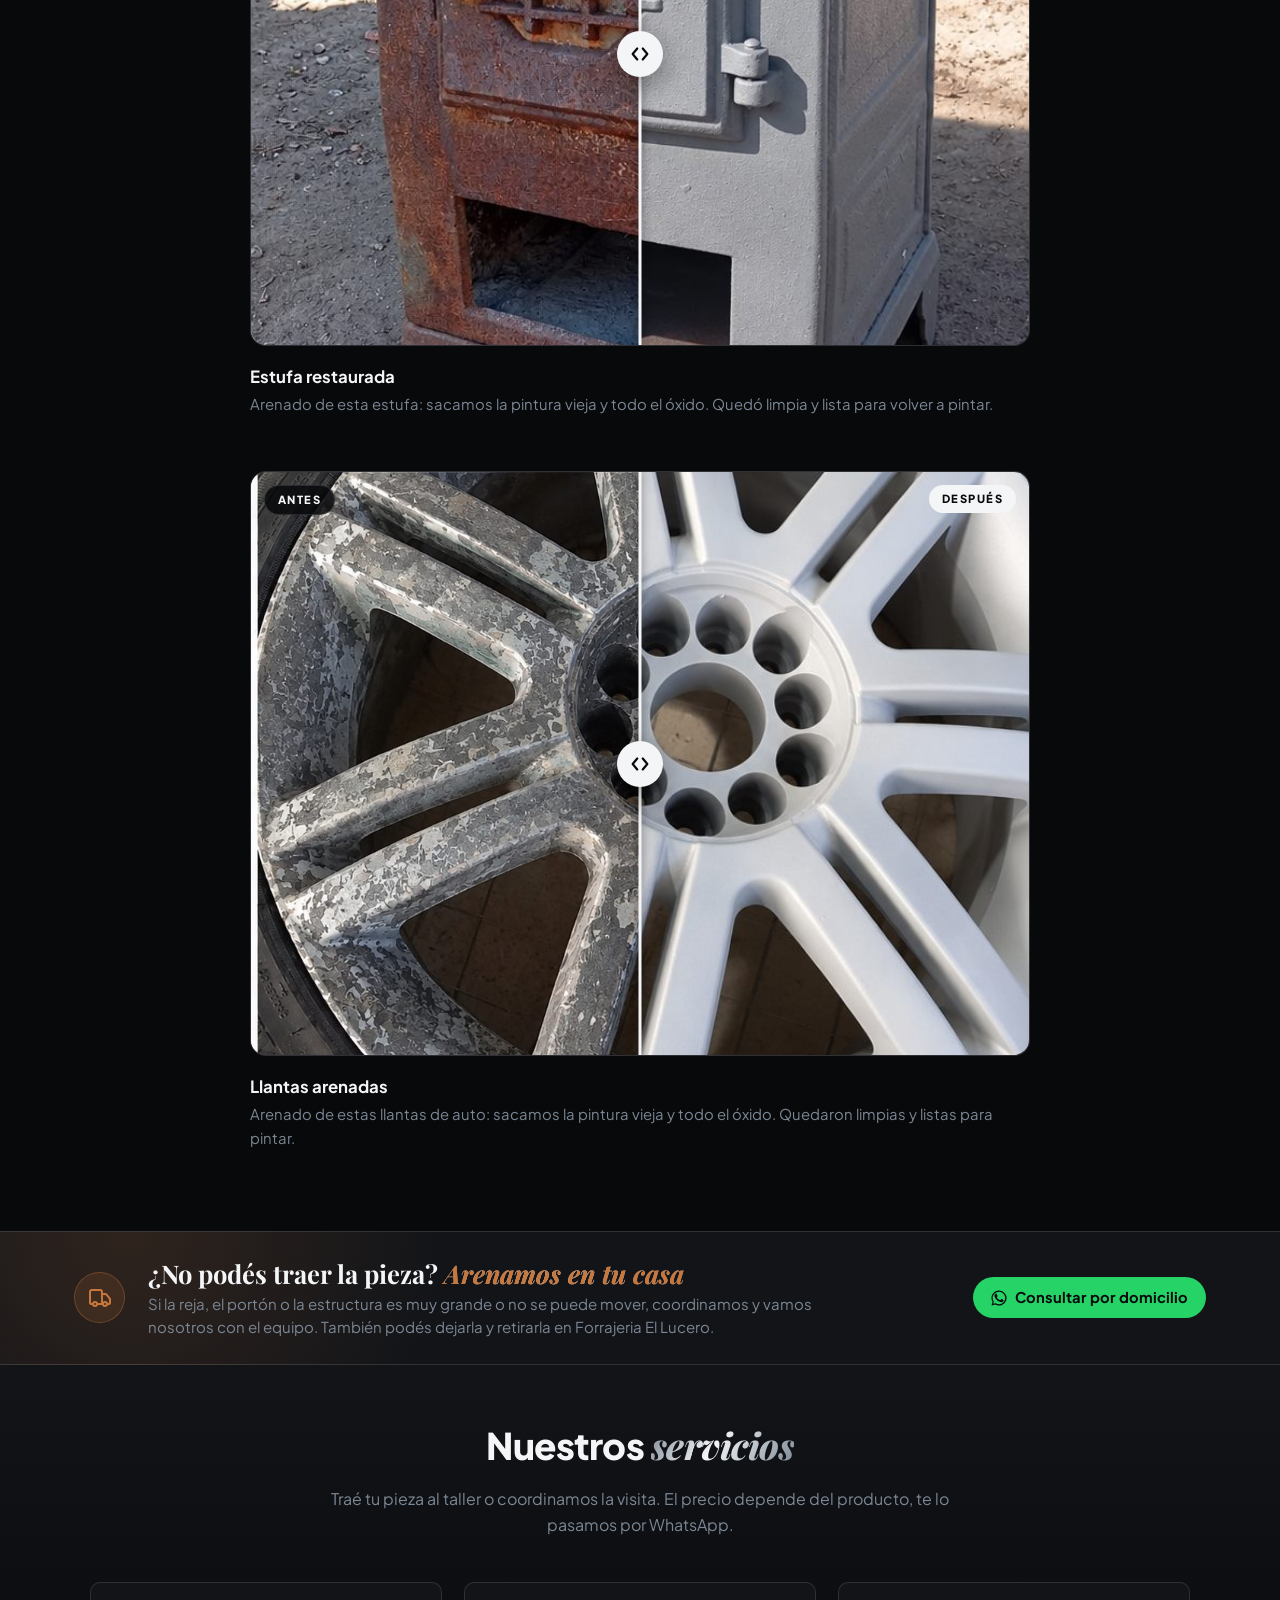
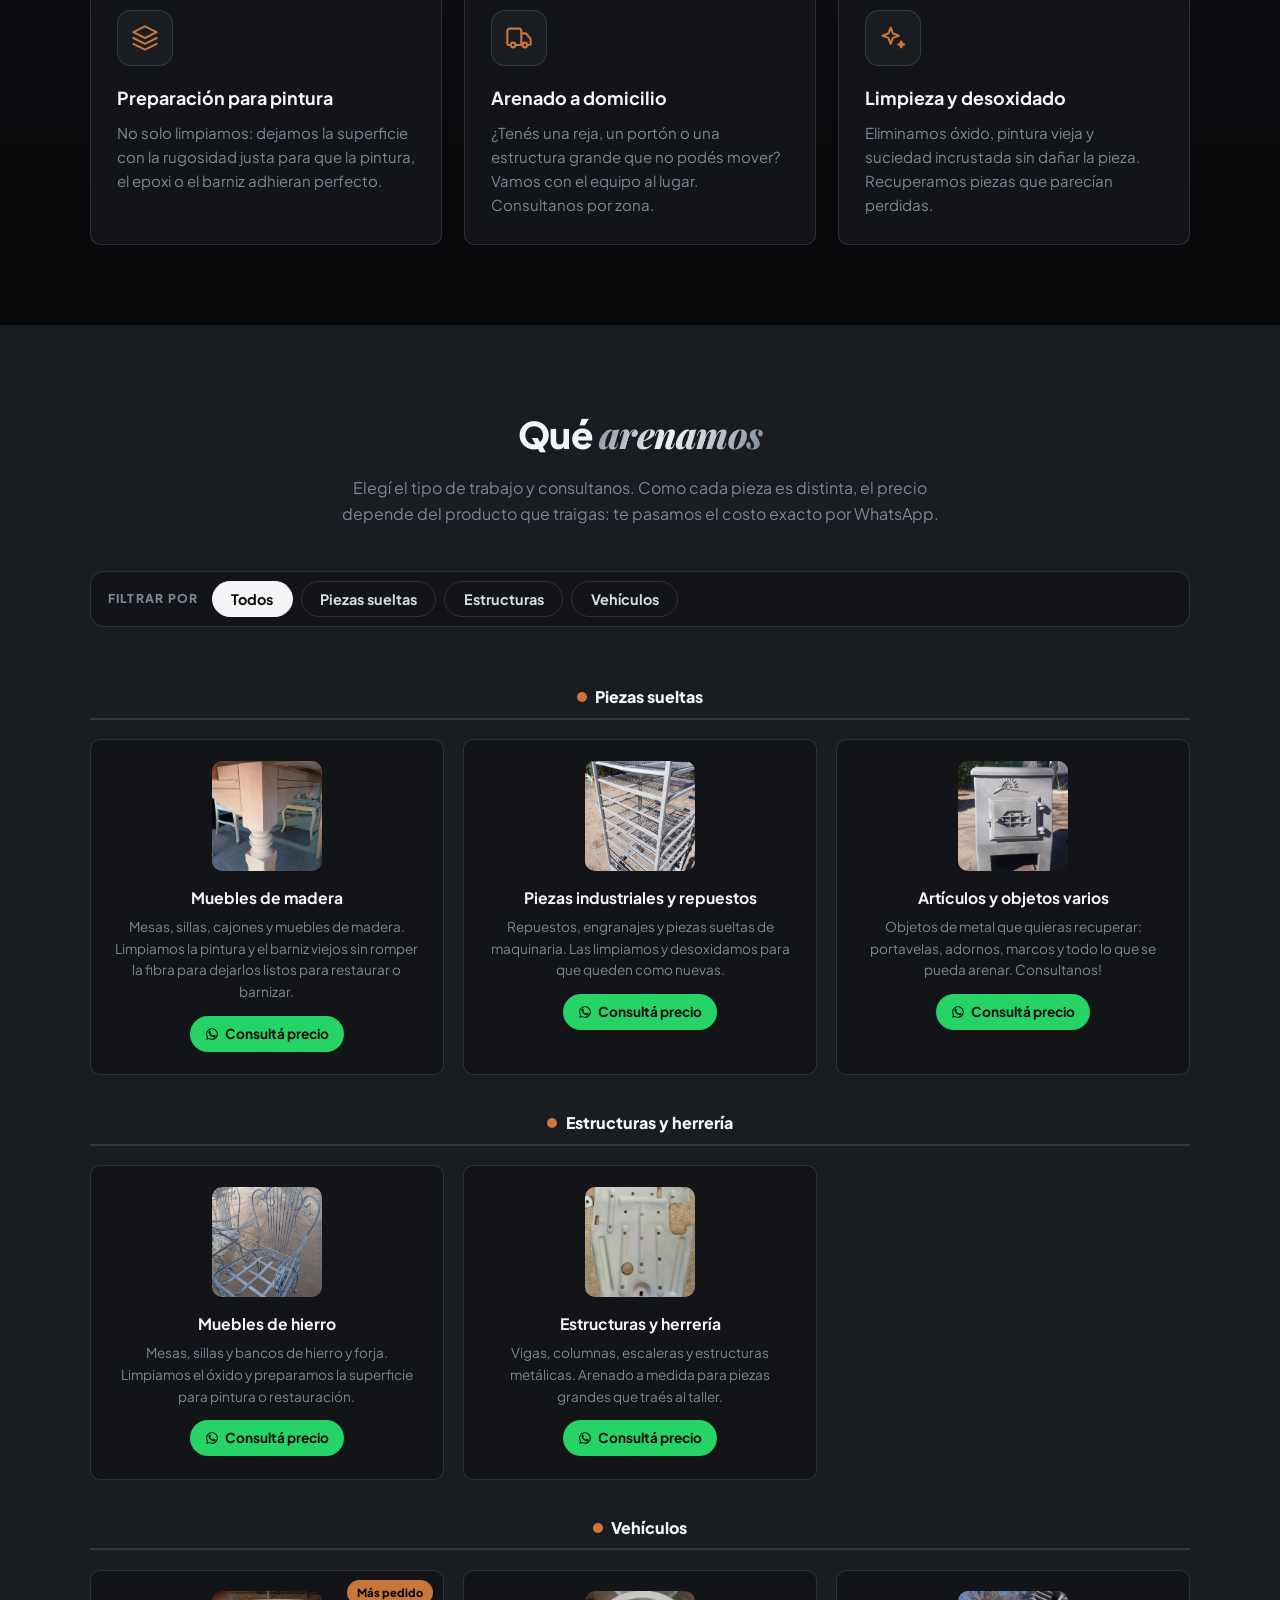
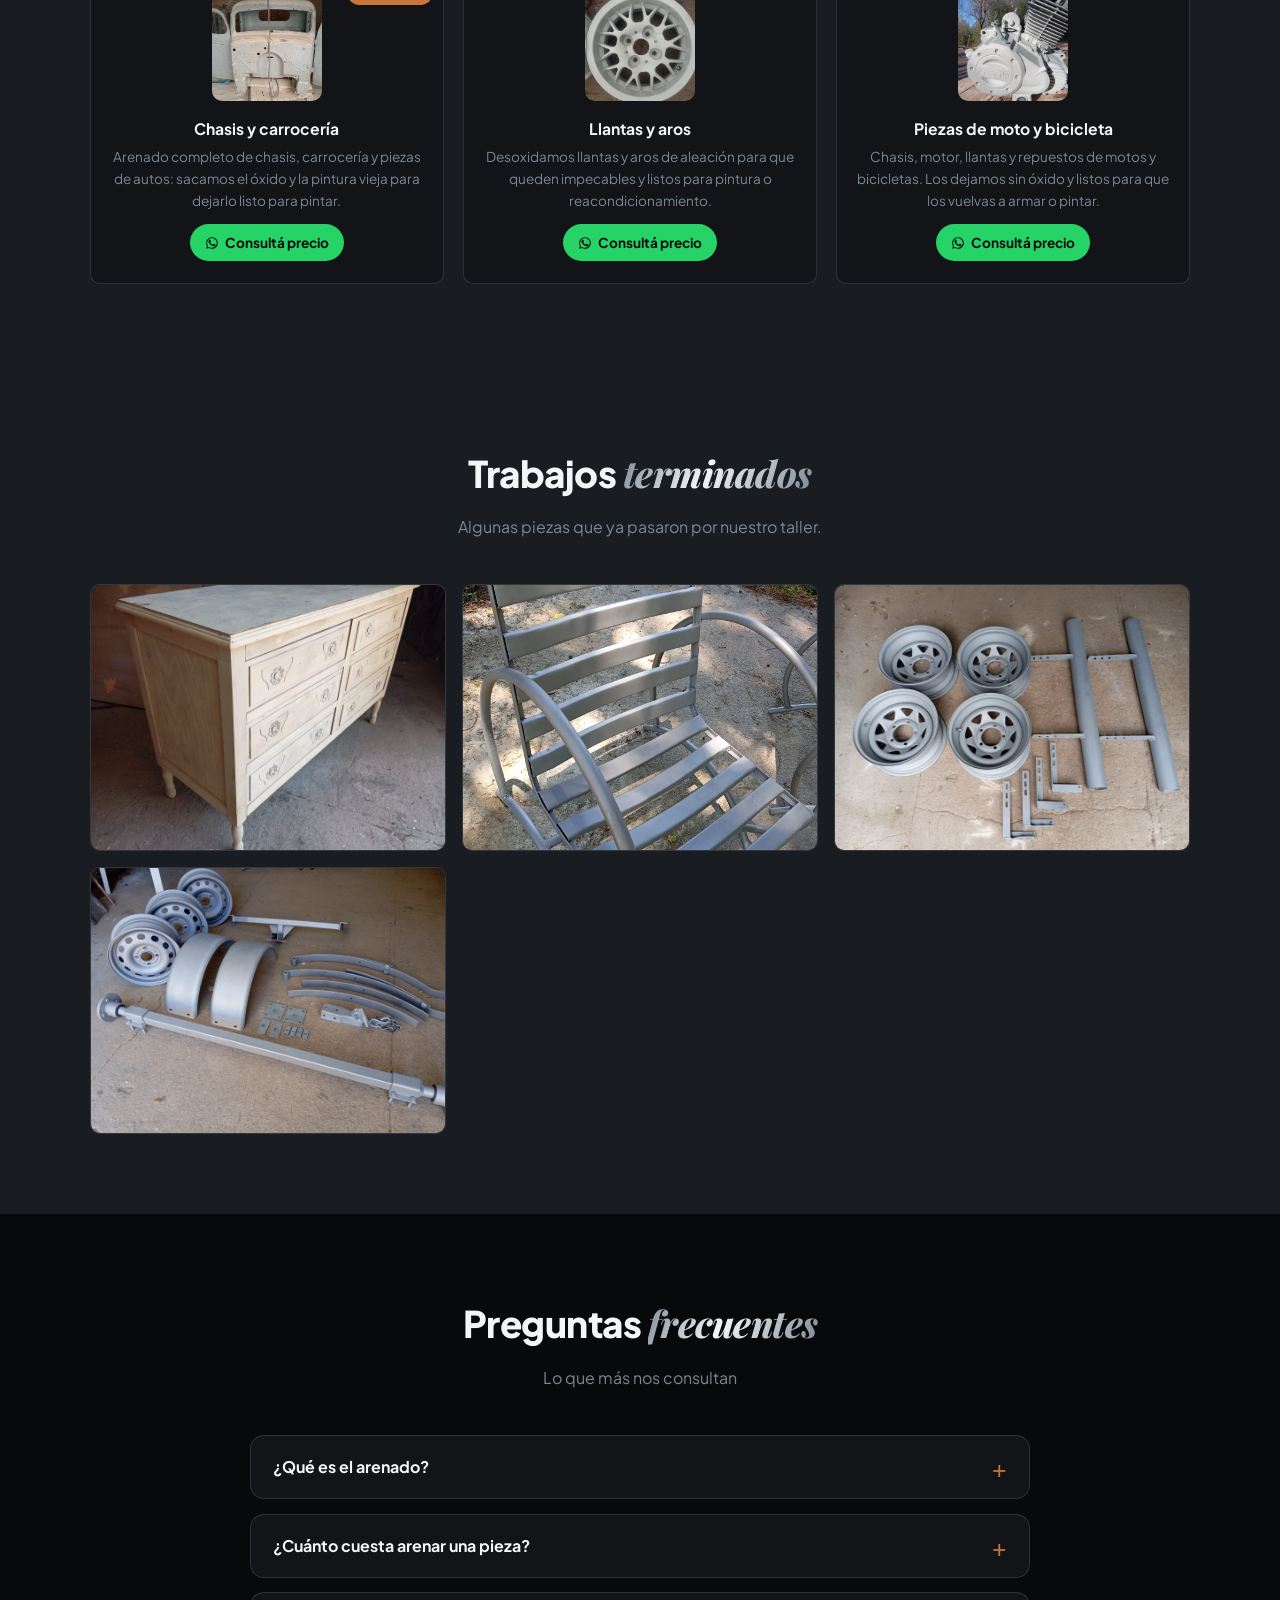
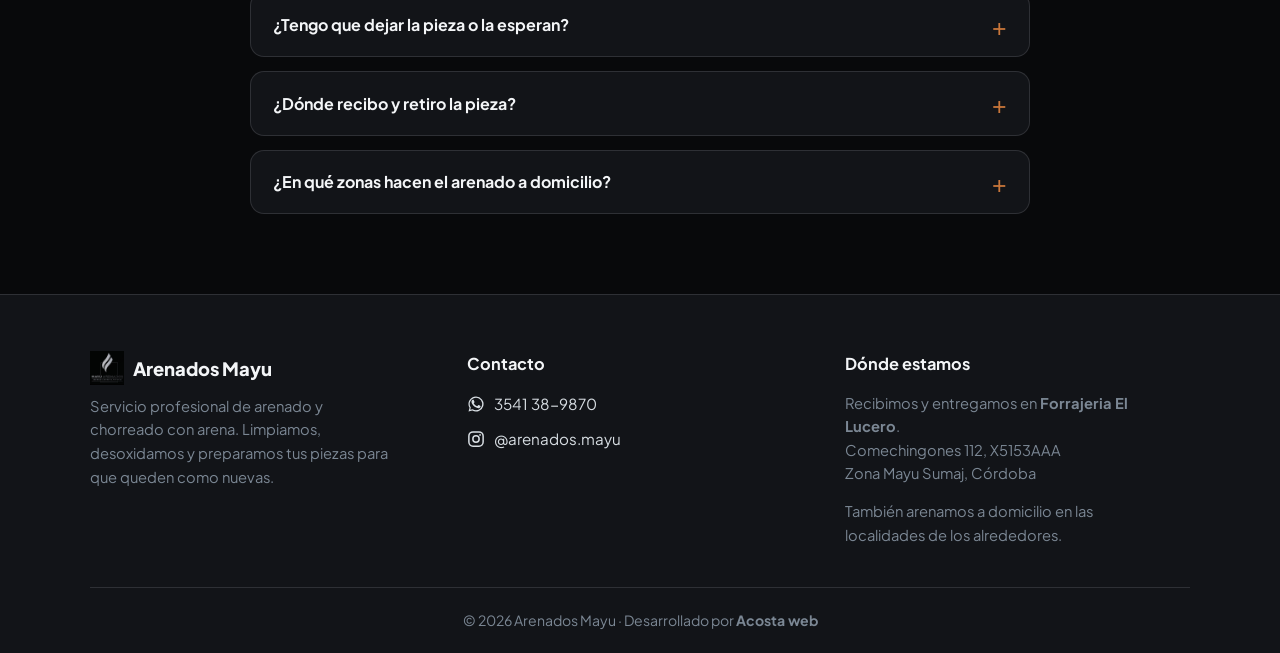
==== commit 7cb55d1d: "El boton "Como llegar" va a la ficha de Arenados Mayu, no a la forrajeria El cliente se quejo de que" ====
--- a/index.html
+++ b/index.html
@@ -40,9 +40,9 @@
     "sameAs": [
       "https://www.instagram.com/arenados.mayu/",
       "https://wa.me/543541389870",
-      "https://www.google.com/maps/place/Forrajeria+El+Lucero/@-31.4741584,-64.5416437,17z/data=!3m1!4b1!4m6!3m5!1s0x942d69f83739c2b3:0x5feb9062cabc19f0!8m2!3d-31.4741584!4d-64.5416437!16s%2Fg%2F11krbr2dnj"
+      "https://www.google.com/maps/place/Arenados+Mayu/@-31.4741309,-64.5416299,17z/data=!3m1!4b1!4m6!3m5!1s0x942d694c28f6584f:0x5e70fe9ed16cc3c9!8m2!3d-31.4741309!4d-64.5416299!16s%2Fg%2F11p1jvl39_"
     ],
-    "hasMap": "https://www.google.com/maps/place/Forrajeria+El+Lucero/@-31.4741584,-64.5416437,17z/data=!3m1!4b1!4m6!3m5!1s0x942d69f83739c2b3:0x5feb9062cabc19f0!8m2!3d-31.4741584!4d-64.5416437!16s%2Fg%2F11krbr2dnj",
+    "hasMap": "https://www.google.com/maps/place/Arenados+Mayu/@-31.4741309,-64.5416299,17z/data=!3m1!4b1!4m6!3m5!1s0x942d694c28f6584f:0x5e70fe9ed16cc3c9!8m2!3d-31.4741309!4d-64.5416299!16s%2Fg%2F11p1jvl39_",
     "description": "Servicio profesional de arenado y chorreado con arena. Limpieza, desoxidado y preparación de piezas metálicas, estructuras y vehículos para pintura. Recibimos y entregamos en Forrajeria El Lucero, Comechingones (X5153), Mayu Sumaj. Arenado a domicilio en las localidades cercanas.",
     "priceRange": "$$",
     "currenciesAccepted": "ARS",
@@ -56,8 +56,8 @@
     },
     "geo": {
       "@type": "GeoCoordinates",
-      "latitude": -31.4741584,
-      "longitude": -64.5416437
+      "latitude": -31.4741309,
+      "longitude": -64.5416299
     },
     "areaServed": [
       { "@type": "City", "name": "Comechingones" },
@@ -170,9 +170,9 @@
 
       <!-- "Cómo llegar": la tarjeta con el mapa es el botón, y va abajo del
            texto. El mapa es una foto (img/mapa-preview.jpg) para que el celular
-           no cargue Google Maps: pesa 31 KB contra más de 1 MB del mapa vivo.
-           El href apunta al pin exacto de la ficha de Google Maps. -->
-      <a class="mapa-card" href="https://www.google.com/maps/place/Forrajeria+El+Lucero/@-31.4741584,-64.5416437,17z/data=!3m1!4b1!4m6!3m5!1s0x942d69f83739c2b3:0x5feb9062cabc19f0!8m2!3d-31.4741584!4d-64.5416437!16s%2Fg%2F11krbr2dnj" target="_blank" rel="noopener">
+           no cargue Google Maps: pesa 30 KB contra más de 1 MB del mapa vivo.
+           El href apunta al pin exacto de la ficha de Arenados Mayu. -->
+      <a class="mapa-card" href="https://www.google.com/maps/place/Arenados+Mayu/@-31.4741309,-64.5416299,17z/data=!3m1!4b1!4m6!3m5!1s0x942d694c28f6584f:0x5e70fe9ed16cc3c9!8m2!3d-31.4741309!4d-64.5416299!16s%2Fg%2F11p1jvl39_" target="_blank" rel="noopener">
         <img class="mapa-card__img" src="img/mapa-preview.jpg" alt="Mapa con la ubicación de Arenados Mayu en Comechingones 112, X5153" width="1000" height="563">
         <span class="mapa-card__boton">
           <svg class="ico ico--linea" aria-hidden="true"><use href="#i-pin"/></svg>
--- a/css/estilos.css
+++ b/css/estilos.css
@@ -500,24 +500,24 @@
   align-items: center;
   background: var(--carbon);
   border: 1px solid var(--acero-linea);
-  padding: 0.45rem;
-  border-radius: 1.4rem;
-  margin-bottom: 1.3rem;
+  padding: 0.55rem;
+  border-radius: 1.7rem;
+  margin-bottom: 1.5rem;
   line-height: 0;
 }
 
 .hero__badge-logo {
   display: block;
-  width: 64px;
-  height: 64px;
-  border-radius: 1rem;
+  width: 80px;
+  height: 80px;
+  border-radius: 1.2rem;
   object-fit: cover;
 }
 
 @media (max-width: 480px) {
   .hero__badge-logo {
-    width: 52px;
-    height: 52px;
+    width: 64px;
+    height: 64px;
   }
 }
 
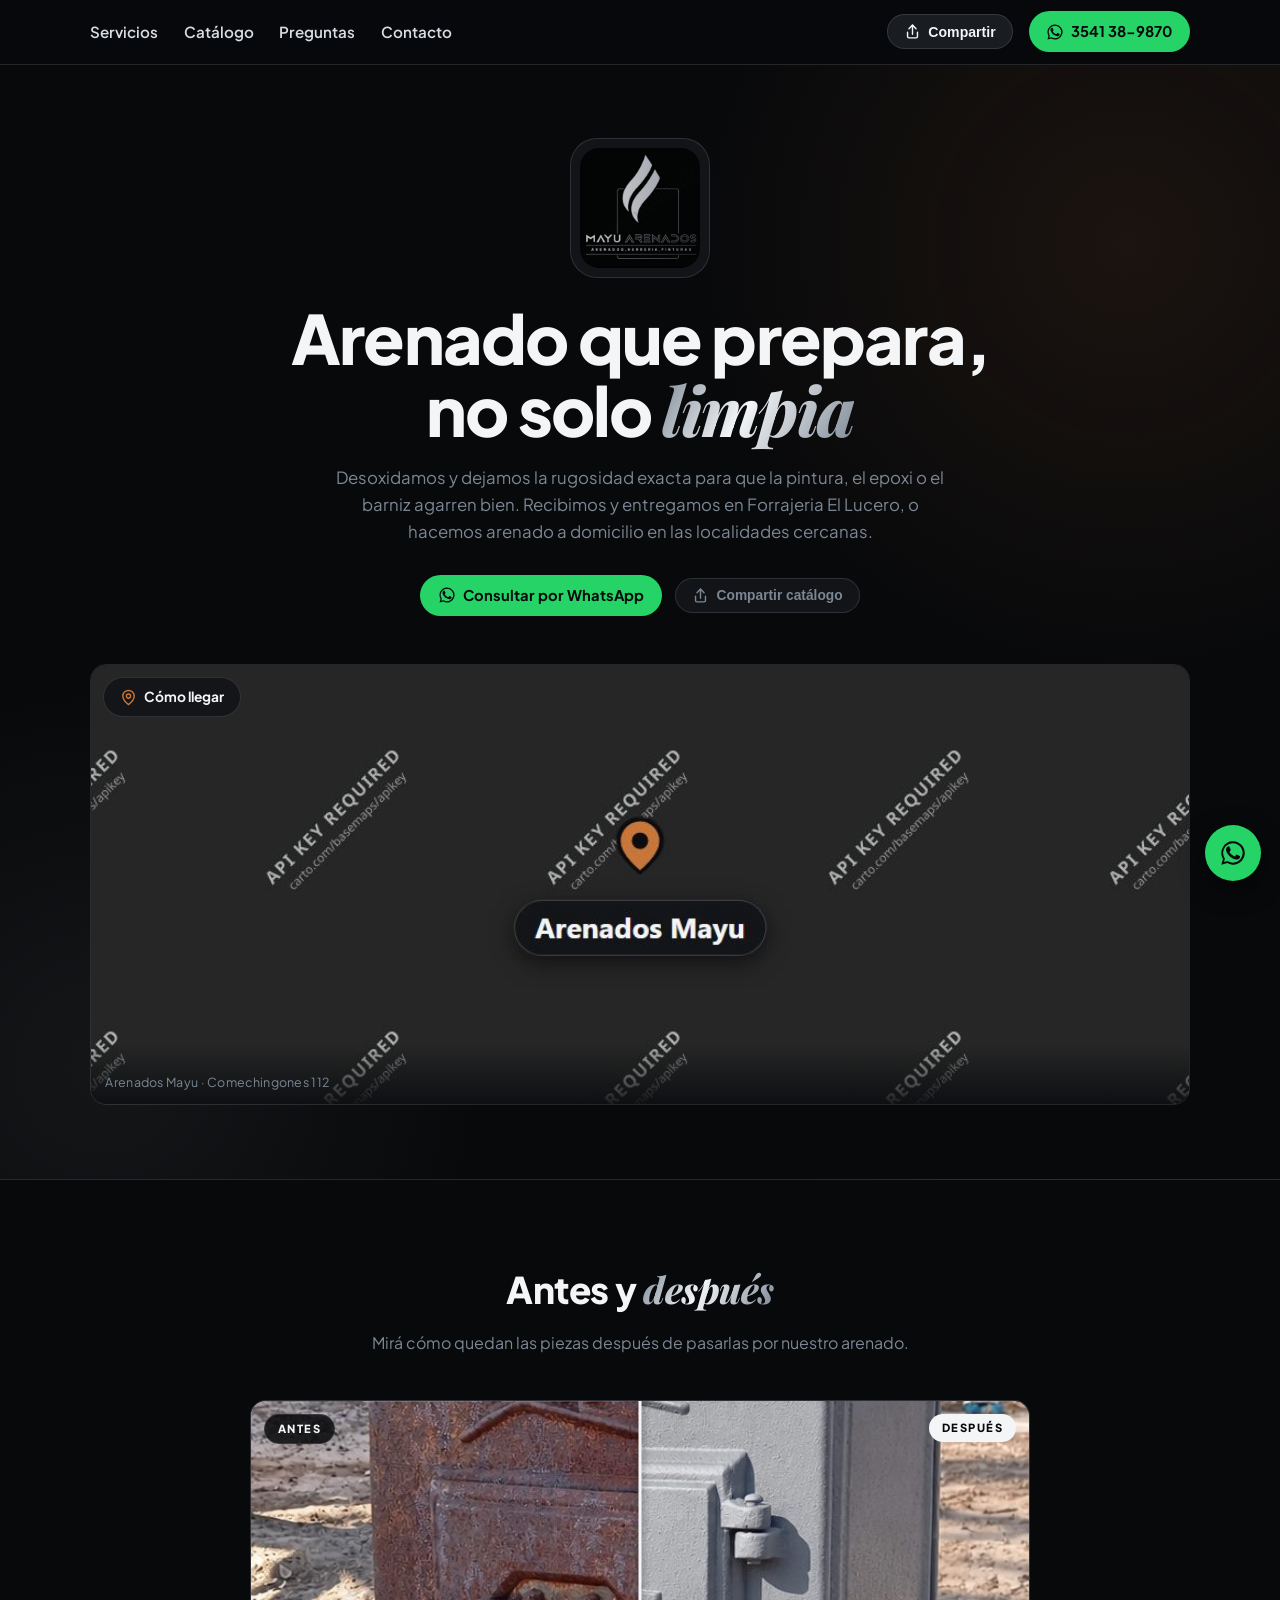
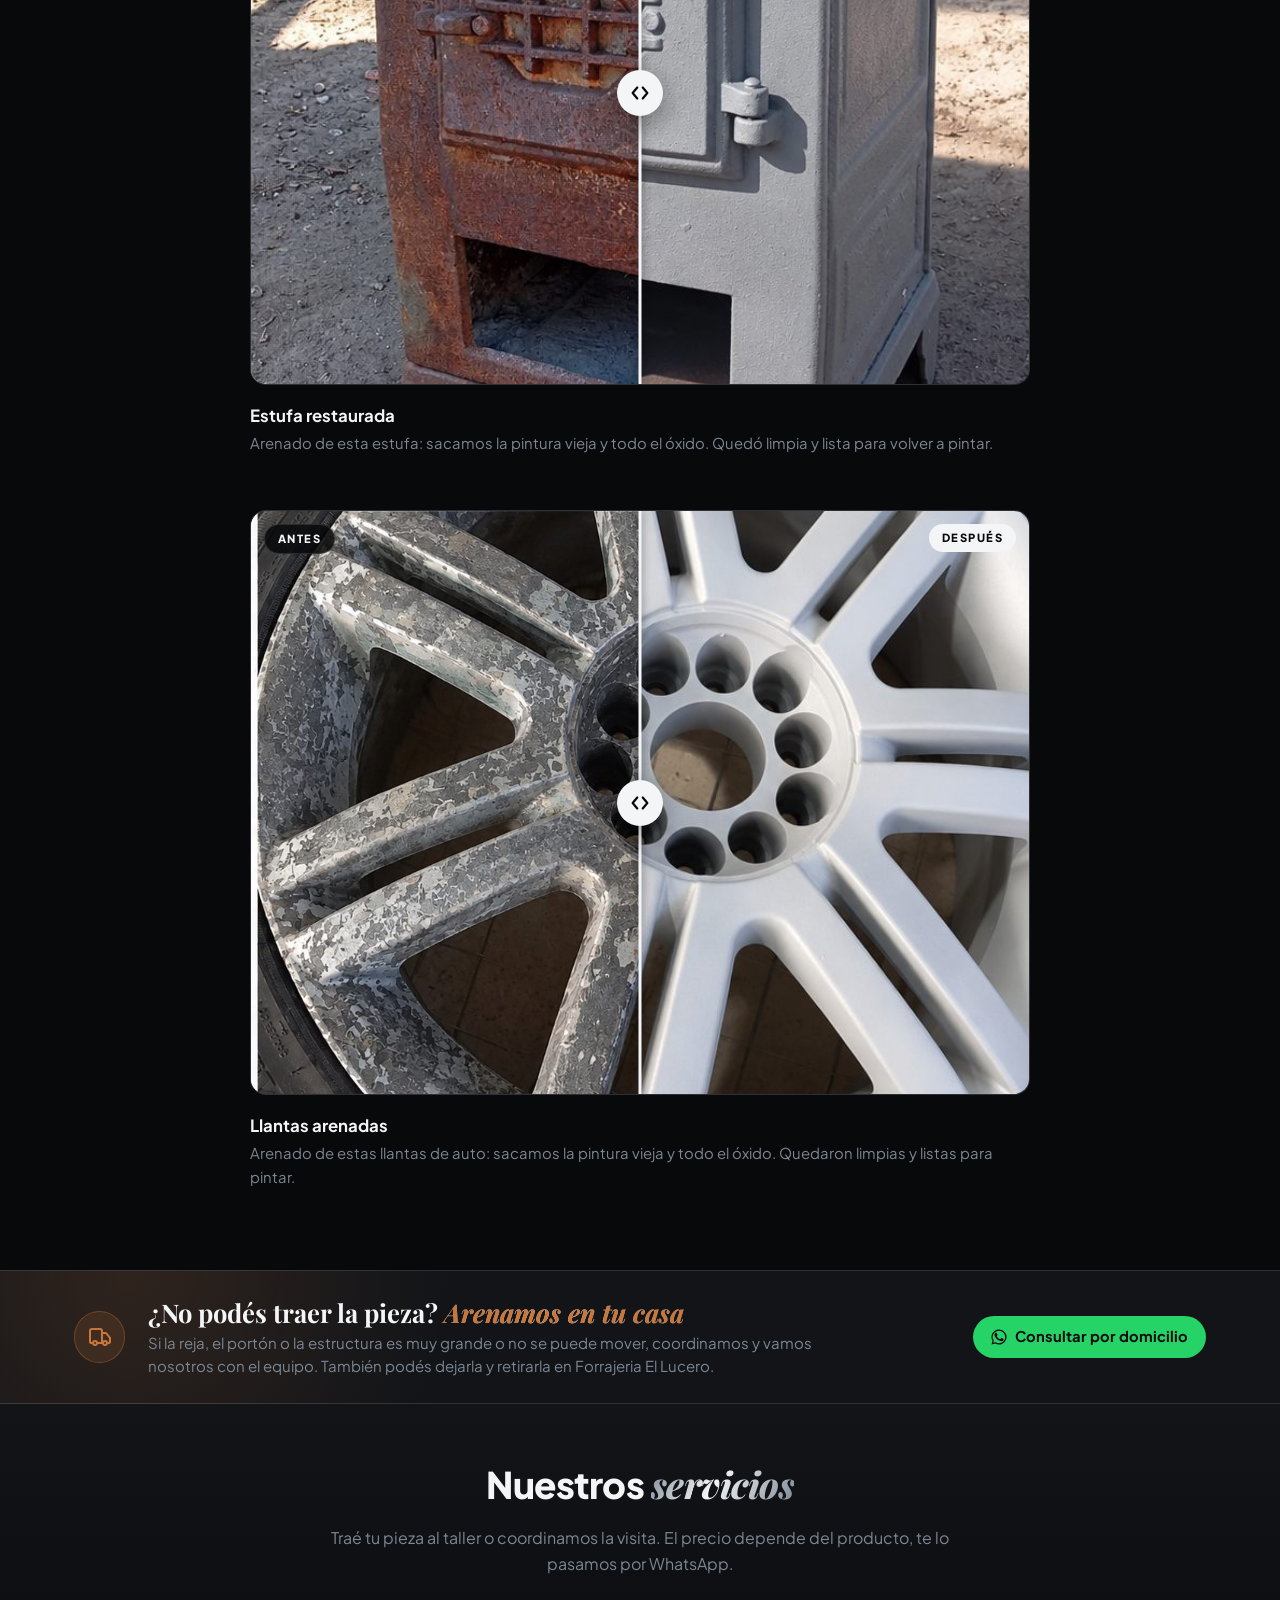
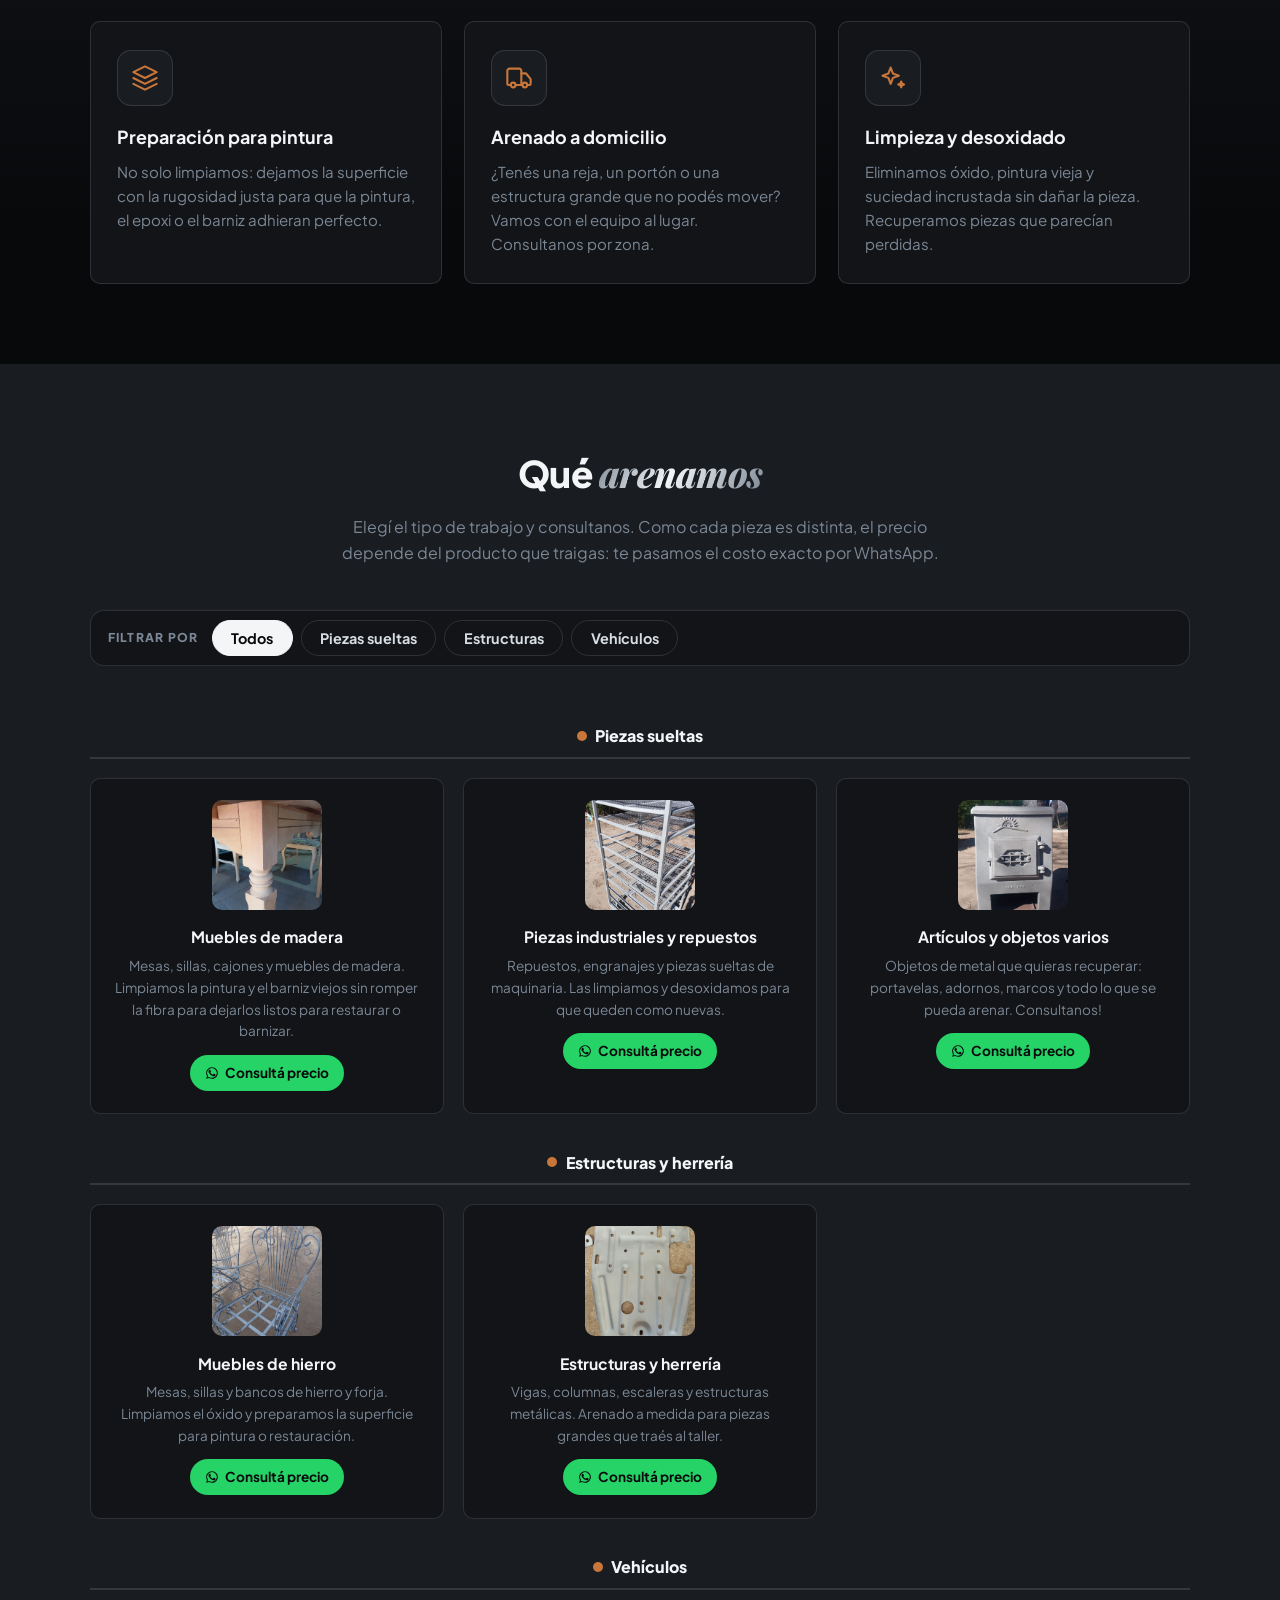
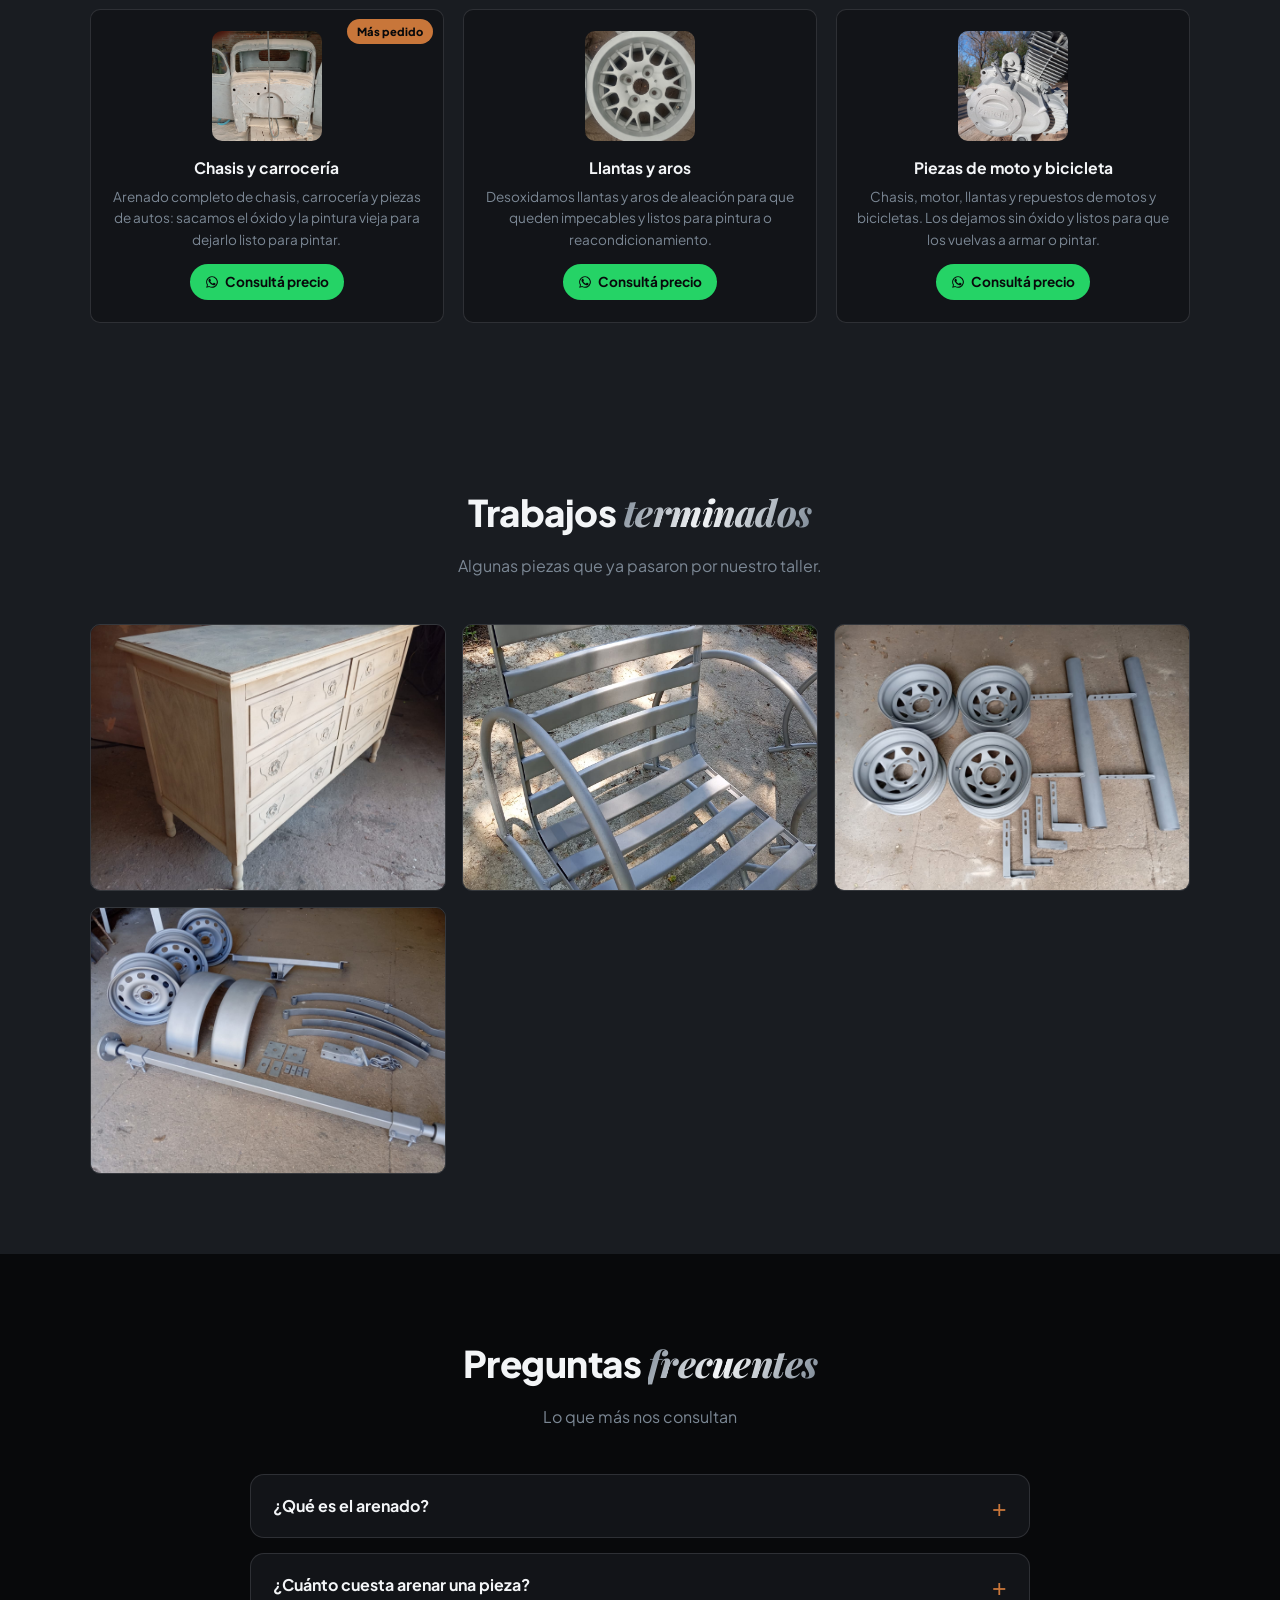
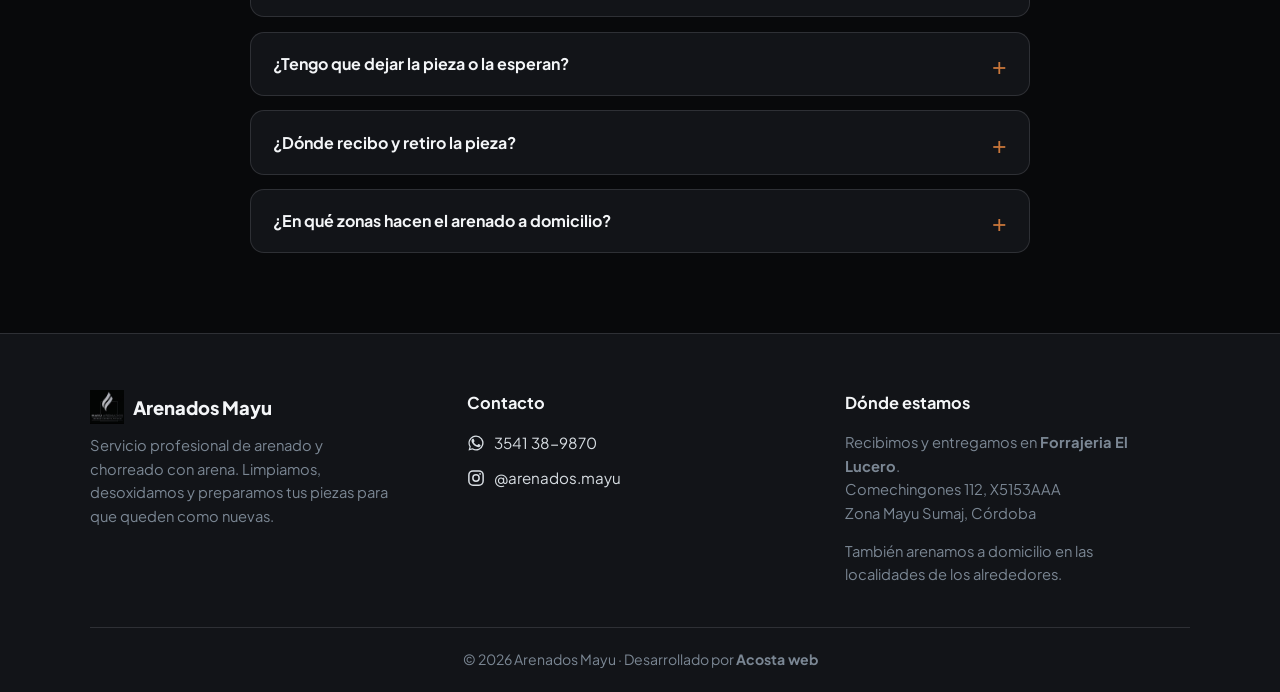
==== commit 0b8304a3: "agregando cmbios" ====
--- a/index.html
+++ b/index.html
@@ -40,9 +40,9 @@
     "sameAs": [
       "https://www.instagram.com/arenados.mayu/",
       "https://wa.me/543541389870",
-      "https://www.google.com/maps/place/Arenados+Mayu/@-31.4741309,-64.5416299,17z/data=!3m1!4b1!4m6!3m5!1s0x942d694c28f6584f:0x5e70fe9ed16cc3c9!8m2!3d-31.4741309!4d-64.5416299!16s%2Fg%2F11p1jvl39_"
+      "https://www.google.com/maps/place/Forrajeria+El+Lucero/@-31.4741584,-64.5416437,17z/data=!3m1!4b1!4m6!3m5!1s0x942d69f83739c2b3:0x5feb9062cabc19f0!8m2!3d-31.4741584!4d-64.5416437!16s%2Fg%2F11krbr2dnj"
     ],
-    "hasMap": "https://www.google.com/maps/place/Arenados+Mayu/@-31.4741309,-64.5416299,17z/data=!3m1!4b1!4m6!3m5!1s0x942d694c28f6584f:0x5e70fe9ed16cc3c9!8m2!3d-31.4741309!4d-64.5416299!16s%2Fg%2F11p1jvl39_",
+    "hasMap": "https://www.google.com/maps/place/Forrajeria+El+Lucero/@-31.4741584,-64.5416437,17z/data=!3m1!4b1!4m6!3m5!1s0x942d69f83739c2b3:0x5feb9062cabc19f0!8m2!3d-31.4741584!4d-64.5416437!16s%2Fg%2F11krbr2dnj",
     "description": "Servicio profesional de arenado y chorreado con arena. Limpieza, desoxidado y preparación de piezas metálicas, estructuras y vehículos para pintura. Recibimos y entregamos en Forrajeria El Lucero, Comechingones (X5153), Mayu Sumaj. Arenado a domicilio en las localidades cercanas.",
     "priceRange": "$$",
     "currenciesAccepted": "ARS",
@@ -56,8 +56,8 @@
     },
     "geo": {
       "@type": "GeoCoordinates",
-      "latitude": -31.4741309,
-      "longitude": -64.5416299
+      "latitude": -31.4741584,
+      "longitude": -64.5416437
     },
     "areaServed": [
       { "@type": "City", "name": "Comechingones" },
@@ -117,10 +117,6 @@
   <!-- ═══════════ CABECERA ═══════════ -->
   <header class="header" id="inicio">
     <div class="header__inner">
-      <a class="header__logo" href="#inicio">
-        <img class="header__logo-img" src="img/logo-mayu.png" alt="Arenados Mayu">
-      </a>
-
       <nav class="header__nav" id="menu-movil">
         <a href="#servicios">Servicios</a>
         <a href="#catalogo">Catálogo</a>
@@ -170,9 +166,9 @@
 
       <!-- "Cómo llegar": la tarjeta con el mapa es el botón, y va abajo del
            texto. El mapa es una foto (img/mapa-preview.jpg) para que el celular
-           no cargue Google Maps: pesa 30 KB contra más de 1 MB del mapa vivo.
-           El href apunta al pin exacto de la ficha de Arenados Mayu. -->
-      <a class="mapa-card" href="https://www.google.com/maps/place/Arenados+Mayu/@-31.4741309,-64.5416299,17z/data=!3m1!4b1!4m6!3m5!1s0x942d694c28f6584f:0x5e70fe9ed16cc3c9!8m2!3d-31.4741309!4d-64.5416299!16s%2Fg%2F11p1jvl39_" target="_blank" rel="noopener">
+           no cargue Google Maps: pesa 31 KB contra más de 1 MB del mapa vivo.
+           El href apunta al pin exacto de la ficha de Google Maps. -->
+      <a class="mapa-card" href="https://www.google.com/maps/place/Forrajeria+El+Lucero/@-31.4741584,-64.5416437,17z/data=!3m1!4b1!4m6!3m5!1s0x942d69f83739c2b3:0x5feb9062cabc19f0!8m2!3d-31.4741584!4d-64.5416437!16s%2Fg%2F11krbr2dnj" target="_blank" rel="noopener">
         <img class="mapa-card__img" src="img/mapa-preview.jpg" alt="Mapa con la ubicación de Arenados Mayu en Comechingones 112, X5153" width="1000" height="563">
         <span class="mapa-card__boton">
           <svg class="ico ico--linea" aria-hidden="true"><use href="#i-pin"/></svg>
@@ -397,4 +393,4 @@
   <script src="js/antes-despues.js"></script>
   <script src="js/script.js"></script>
 </body>
-</html>+</html> 
--- a/css/estilos.css
+++ b/css/estilos.css
@@ -104,32 +104,15 @@
   margin: 0 auto;
   display: flex;
   align-items: center;
-  justify-content: space-between;
+  justify-content: flex-end;
   gap: 1rem;
   padding: 0.7rem 0;
-}
-
-.header__logo {
-  display: flex;
-  align-items: center;
-  gap: 0.6rem;
-  text-decoration: none;
-  color: var(--plata-brillo);
-  font-weight: 800;
-  font-size: 1.1rem;
-  min-width: 0;
-}
-
-.header__logo-img {
-  height: 42px;
-  width: auto;
-  max-width: 100%;
-  display: block;
 }
 
 .header__nav {
   display: flex;
   gap: 1.6rem;
+  margin-right: auto; /* el menú queda a la izquierda, los botones a la derecha */
 }
 
 .header__nav a {
@@ -508,16 +491,16 @@
 
 .hero__badge-logo {
   display: block;
-  width: 80px;
-  height: 80px;
+  width: 120px;   /* antes 80px */
+  height: 120px;
   border-radius: 1.2rem;
   object-fit: cover;
 }
 
 @media (max-width: 480px) {
   .hero__badge-logo {
-    width: 64px;
-    height: 64px;
+    width: 96px;  /* antes 64px */
+    height: 96px;
   }
 }
 
@@ -1170,10 +1153,6 @@
     gap: 0.6rem;
   }
 
-  .header__logo-img {
-    height: 42px;
-  }
-
   .header__burger {
     display: flex;
   }
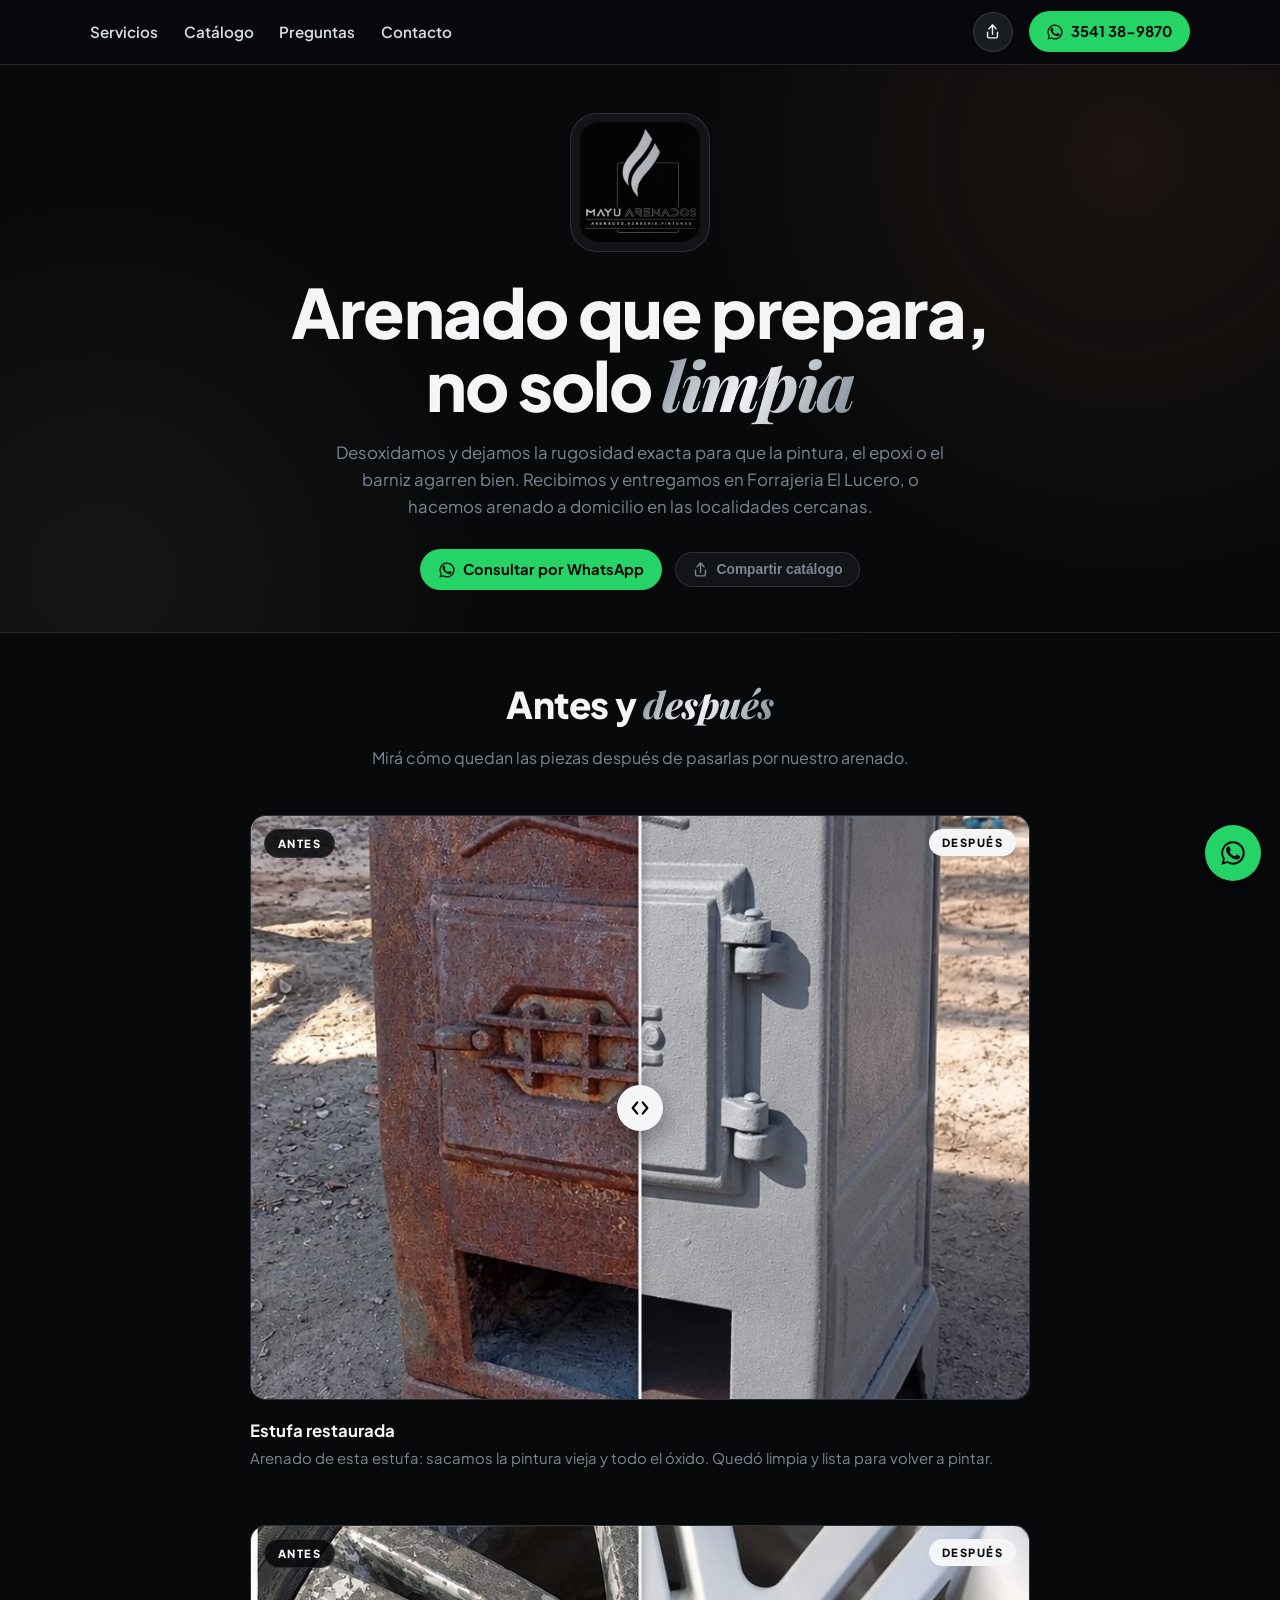
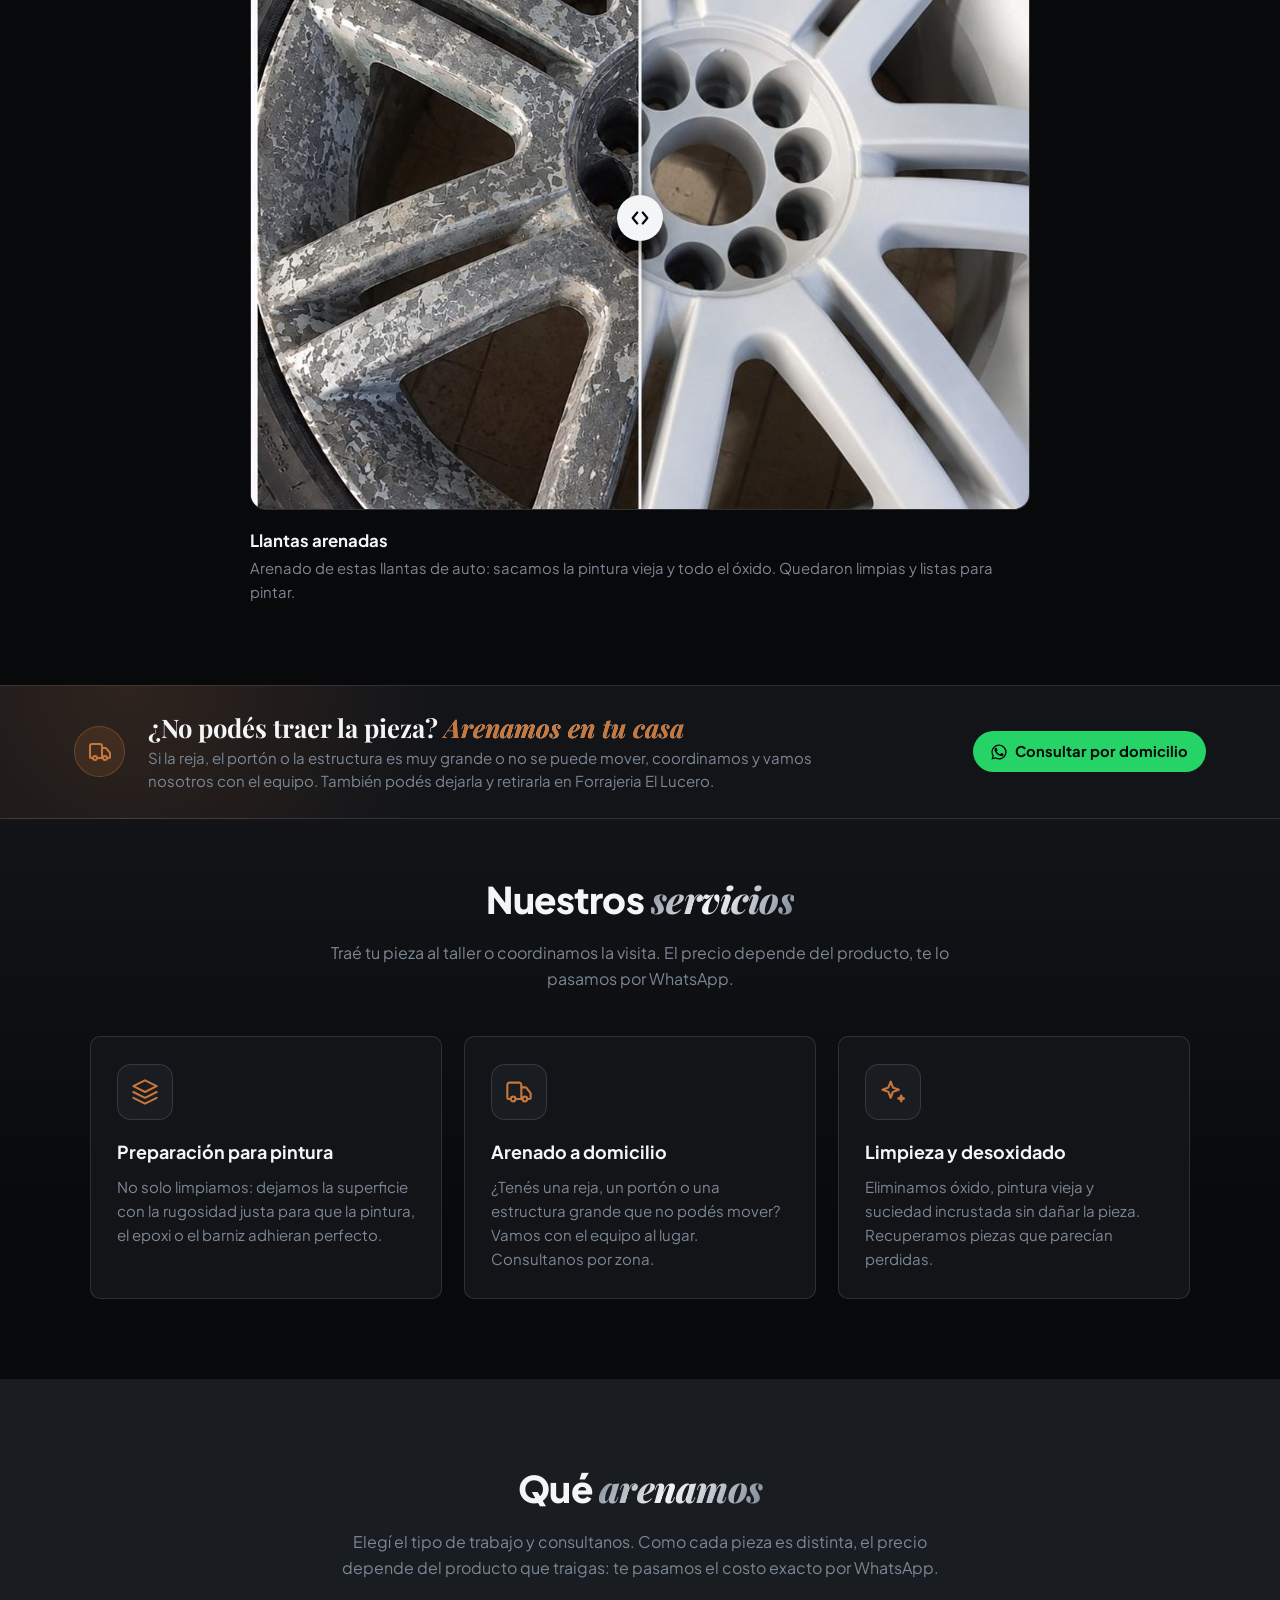
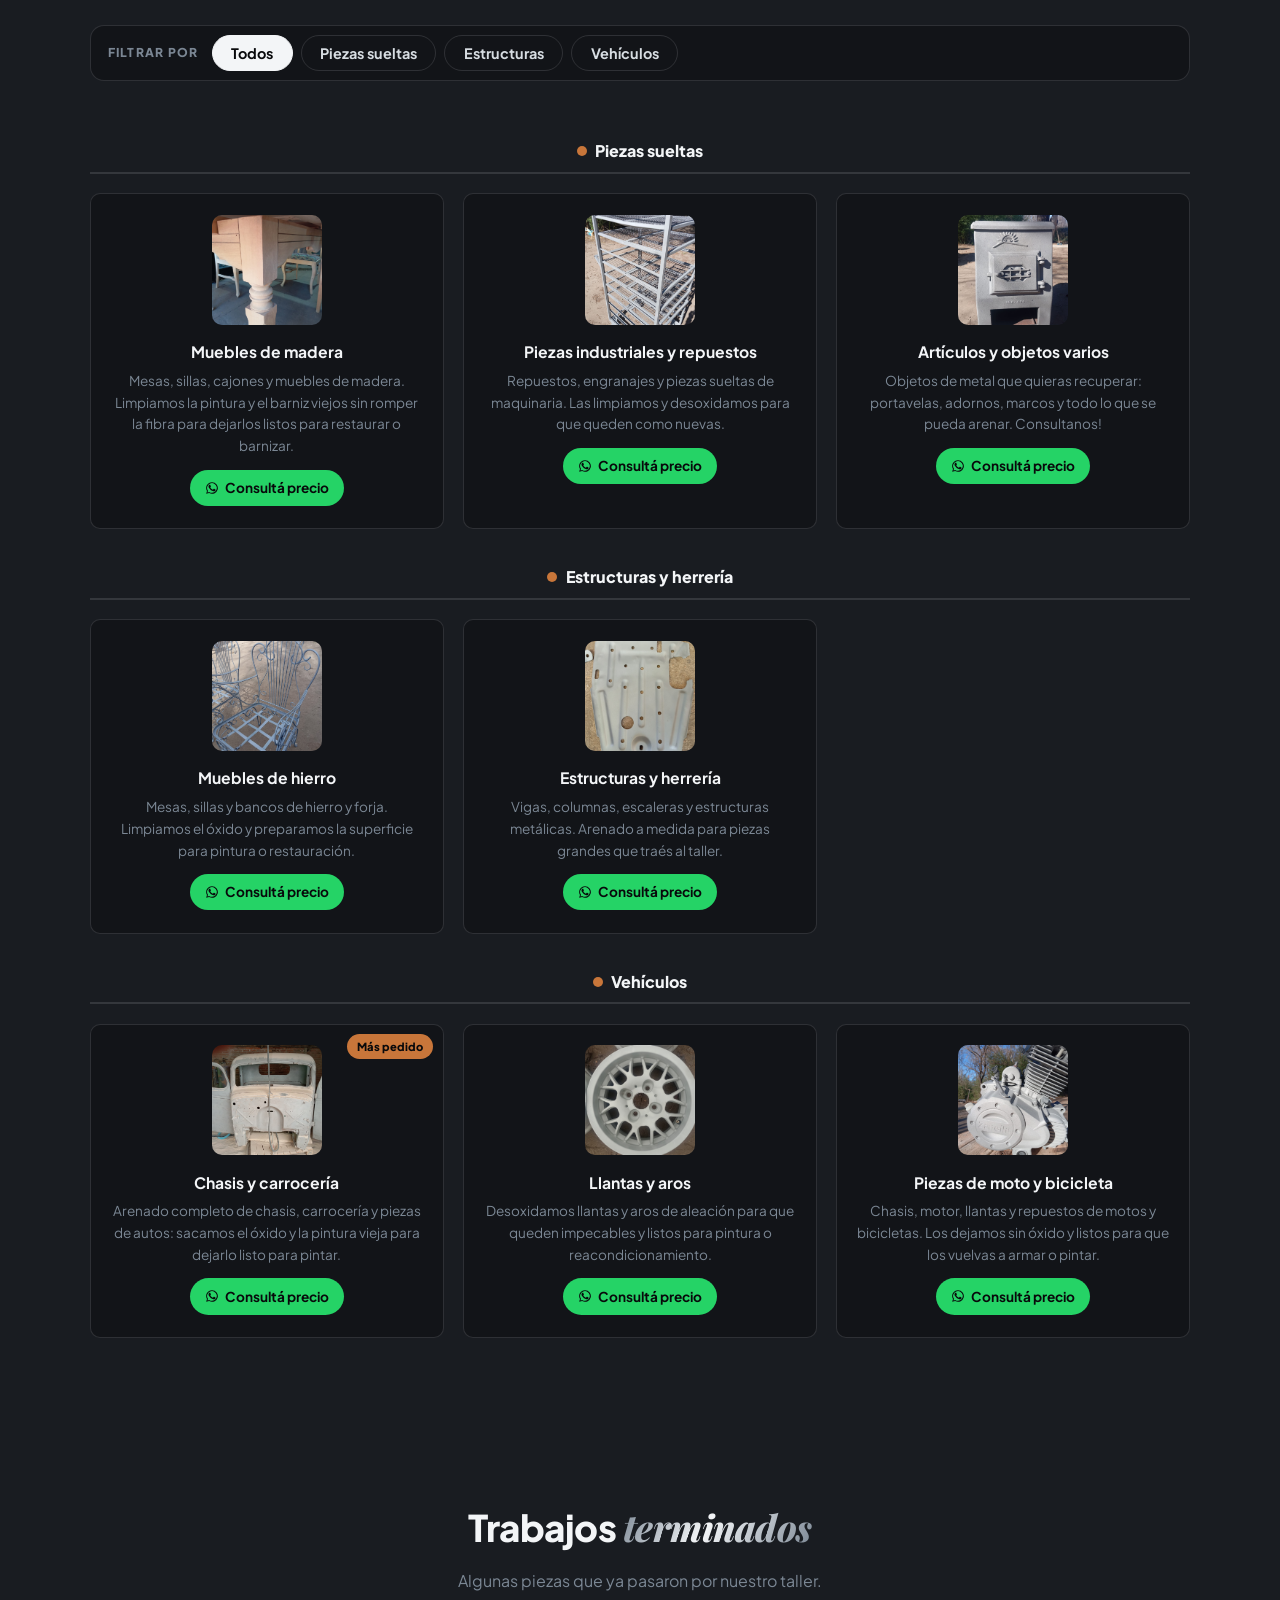
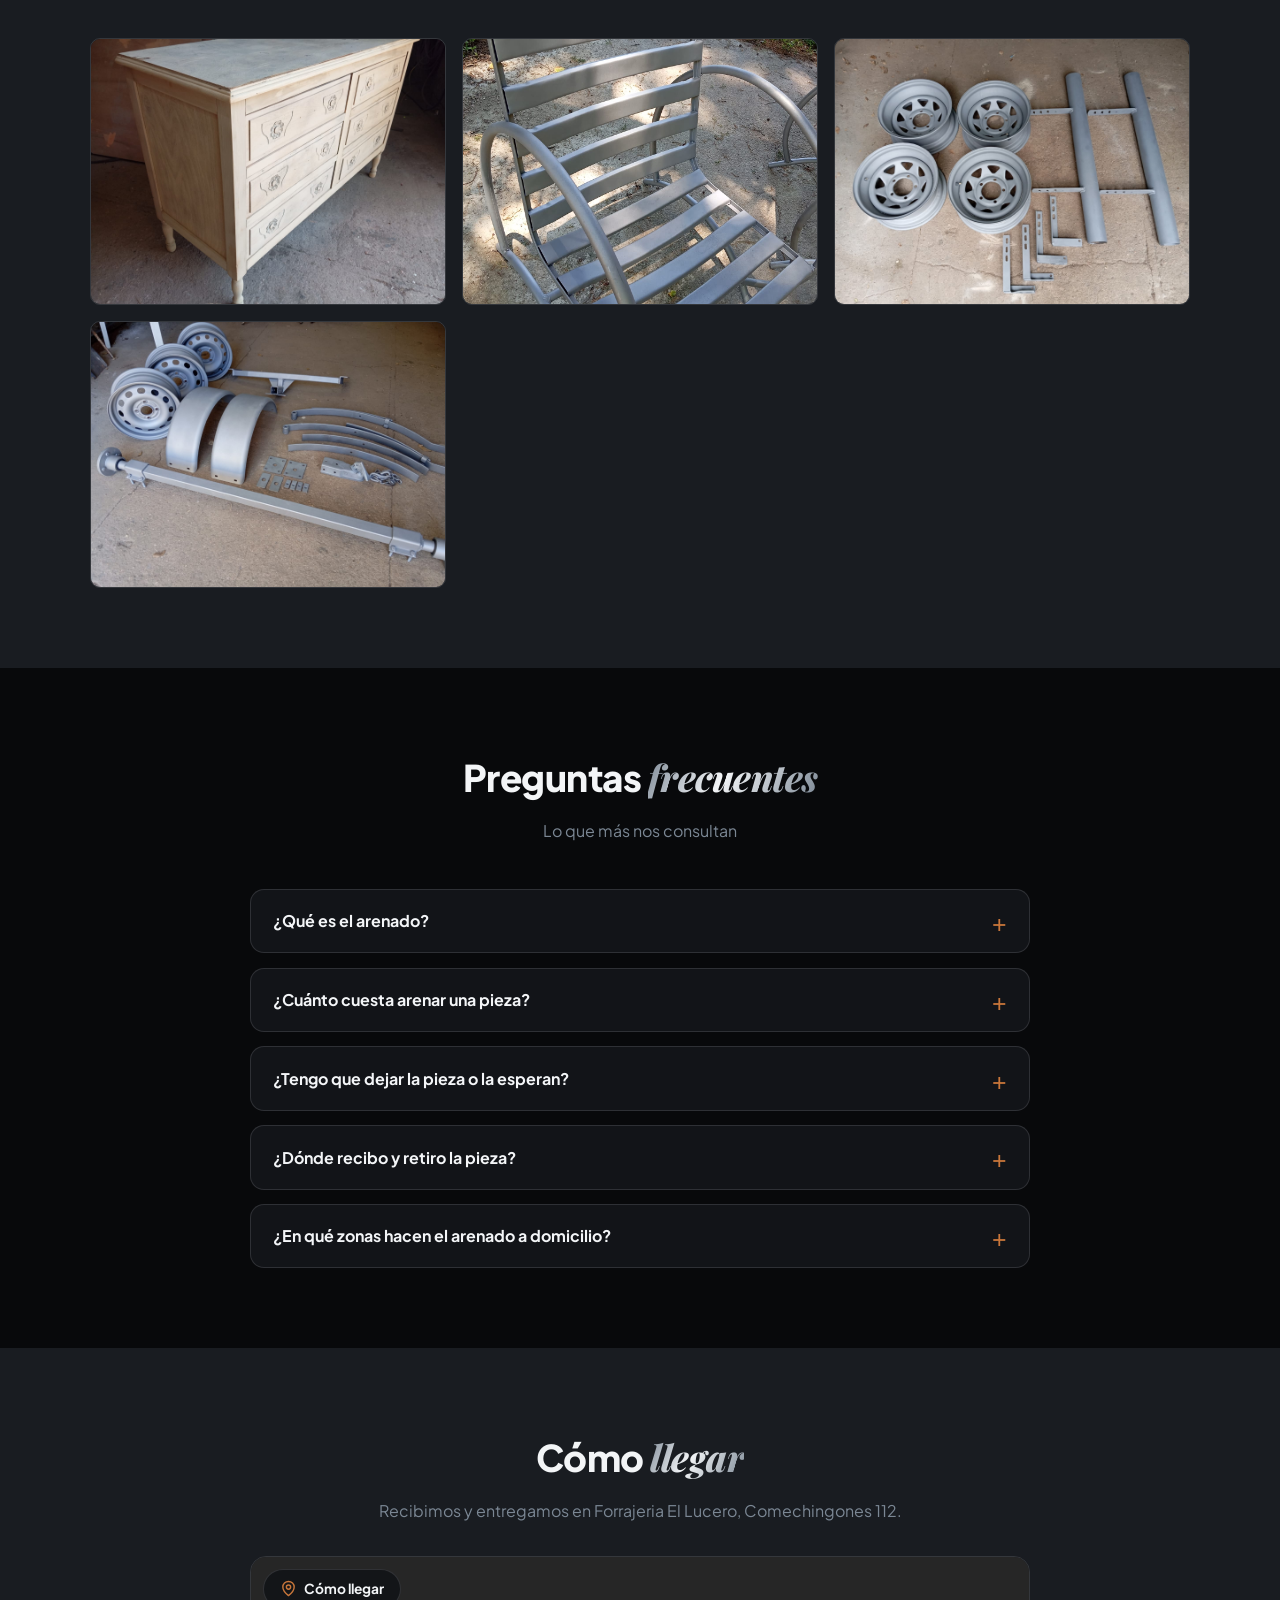
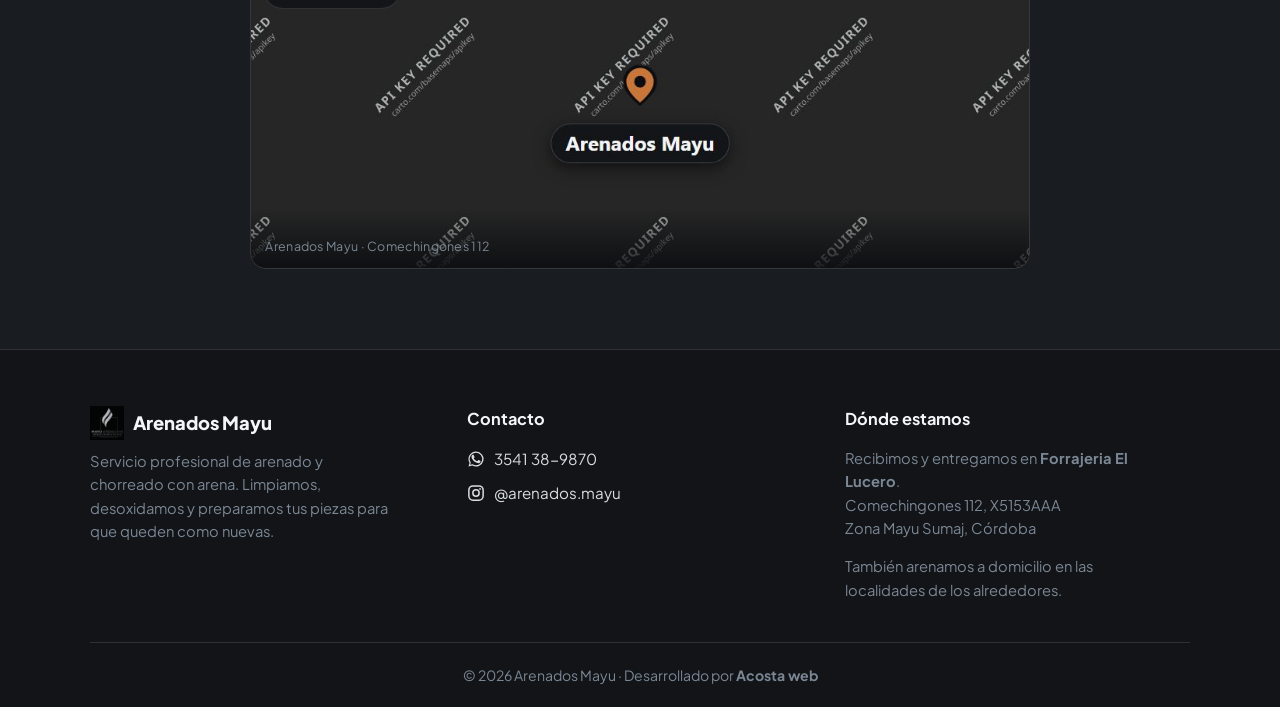
==== commit 0b83c234: "agregando cambios" ====
--- a/index.html
+++ b/index.html
@@ -127,7 +127,7 @@
       <!-- Botón Compartir (visible en todas las páginas) -->
       <button class="btn-compartir-header js-compartir" type="button" aria-label="Compartir catálogo">
         <svg class="ico ico--linea" aria-hidden="true"><use href="#i-share"/></svg>
-        <span class="btn-compartir-header__texto">Compartir</span>
+        
       </button>
 
       <!-- Numero de WhatsApp: 3541 38-9870 (en celular se muestra solo el ícono) -->
@@ -164,18 +164,6 @@
         </div>
       </div>
 
-      <!-- "Cómo llegar": la tarjeta con el mapa es el botón, y va abajo del
-           texto. El mapa es una foto (img/mapa-preview.jpg) para que el celular
-           no cargue Google Maps: pesa 31 KB contra más de 1 MB del mapa vivo.
-           El href apunta al pin exacto de la ficha de Google Maps. -->
-      <a class="mapa-card" href="https://www.google.com/maps/place/Forrajeria+El+Lucero/@-31.4741584,-64.5416437,17z/data=!3m1!4b1!4m6!3m5!1s0x942d69f83739c2b3:0x5feb9062cabc19f0!8m2!3d-31.4741584!4d-64.5416437!16s%2Fg%2F11krbr2dnj" target="_blank" rel="noopener">
-        <img class="mapa-card__img" src="img/mapa-preview.jpg" alt="Mapa con la ubicación de Arenados Mayu en Comechingones 112, X5153" width="1000" height="563">
-        <span class="mapa-card__boton">
-          <svg class="ico ico--linea" aria-hidden="true"><use href="#i-pin"/></svg>
-          Cómo llegar
-        </span>
-        <span class="mapa-card__pie">Arenados Mayu &middot; Comechingones 112</span>
-      </a>
     </div>
   </section>
 
@@ -343,6 +331,26 @@
     </div>
   </section>
 
+  <!-- ═══════════ CÓMO LLEGAR ═══════════ -->
+  <!-- El mapa bajó del hero: arriba va la prueba visual (antes y después).
+       Es una foto (img/mapa-preview.jpg) para que el celular no cargue
+       Google Maps: pesa 31 KB contra más de 1 MB del mapa vivo.
+       El href apunta al pin exacto de la ficha de Google Maps. -->
+  <section class="seccion seccion--ubicacion" id="ubicacion">
+    <div class="container container--angosto">
+      <h2 class="titulo-seccion">Cómo <em>llegar</em></h2>
+      <p class="subtitulo-seccion">Recibimos y entregamos en Forrajeria El Lucero, Comechingones 112.</p>
+      <a class="mapa-card" href="https://www.google.com/maps/place/Forrajeria+El+Lucero/@-31.4741584,-64.5416437,17z/data=!3m1!4b1!4m6!3m5!1s0x942d69f83739c2b3:0x5feb9062cabc19f0!8m2!3d-31.4741584!4d-64.5416437!16s%2Fg%2F11krbr2dnj" target="_blank" rel="noopener">
+        <img class="mapa-card__img" src="img/mapa-preview.jpg" alt="Mapa con la ubicación de Arenados Mayu en Comechingones 112, X5153" width="1000" height="563">
+        <span class="mapa-card__boton">
+          <svg class="ico ico--linea" aria-hidden="true"><use href="#i-pin"/></svg>
+          Cómo llegar
+        </span>
+        <span class="mapa-card__pie">Arenados Mayu &middot; Comechingones 112</span>
+      </a>
+    </div>
+  </section>
+
   <!-- ═══════════ CONTACTO / PIE ═══════════ -->
   <footer class="footer" id="contacto">
     <div class="container">
@@ -393,4 +401,4 @@
   <script src="js/antes-despues.js"></script>
   <script src="js/script.js"></script>
 </body>
-</html> +</html>
--- a/css/estilos.css
+++ b/css/estilos.css
@@ -188,13 +188,16 @@
 .btn-compartir-header {
   display: inline-flex;
   align-items: center;
-  gap: 0.45rem;
+  justify-content: center;
+  width: 40px;
+  height: 40px;
+  padding: 0;
+  gap: 0;
   background: var(--carbon-claro);
   border: 1px solid var(--acero-linea);
   color: var(--plata-brillo);
   font-weight: 700;
   font-size: 0.88rem;
-  padding: 0.5rem 1rem;
   border-radius: 999px;
   cursor: pointer;
   transition: border-color 0.2s, transform 0.2s;
@@ -216,7 +219,6 @@
    El mapa es una imagen y no el mapa vivo de Google a propósito: el iframe de
    Maps pesa más de 1 MB y el celular de los clientes abre la app al tocar. */
 .mapa-card {
-  grid-area: mapa;
   position: relative;
   display: block;
   border: 1px solid var(--acero-linea);
@@ -351,6 +353,18 @@
   background: linear-gradient(180deg, var(--carbon) 0%, var(--negro) 420px);
 }
 
+.seccion--antes-despues {
+  padding-top: 2.6rem;
+}
+
+.seccion--ubicacion {
+  background: var(--carbon-claro);
+}
+
+.seccion--ubicacion .subtitulo-seccion {
+  margin-bottom: 2rem;
+}
+
 /* ─────────── FRANJA "ARENADO A DOMICILIO" ─────────── */
 /* Banda fina entre el hero y los servicios. El leve cobre del fondo la
    marca como aviso, y no como una tarjeta más del catálogo. */
@@ -455,16 +469,12 @@
 .hero__inner {
   width: min(92%, 1100px);
   margin: 0 auto;
-  padding: 4.6rem 0;
+  padding: 3rem 0 2.6rem;
   display: grid;
-  /* El hero es solo texto y mapa (la foto de la portada se sacó a pedido del
-     cliente), así que va en una sola columna: el texto arriba, el mapa a lo
-     ancho abajo. */
+  /* El hero es solo texto: el mapa bajó a la sección "Cómo llegar" para que
+     el antes y después se vea en el primer pantallazo. */
   grid-template-columns: minmax(0, 1fr);
-  grid-template-areas:
-    "info"
-    "mapa";
-  row-gap: 3rem;
+  grid-template-areas: "info";
 }
 
 .hero__info {
@@ -531,8 +541,7 @@
 
 @media (max-width: 860px) {
   .hero__inner {
-    gap: 2.5rem;
-    padding: 3.6rem 0;
+    padding: 2.4rem 0 2rem;
   }
 
   .hero__titulo {
@@ -1268,4 +1277,4 @@
   .seccion--primera {
     padding-top: 2.4rem;
   }
-}+} 
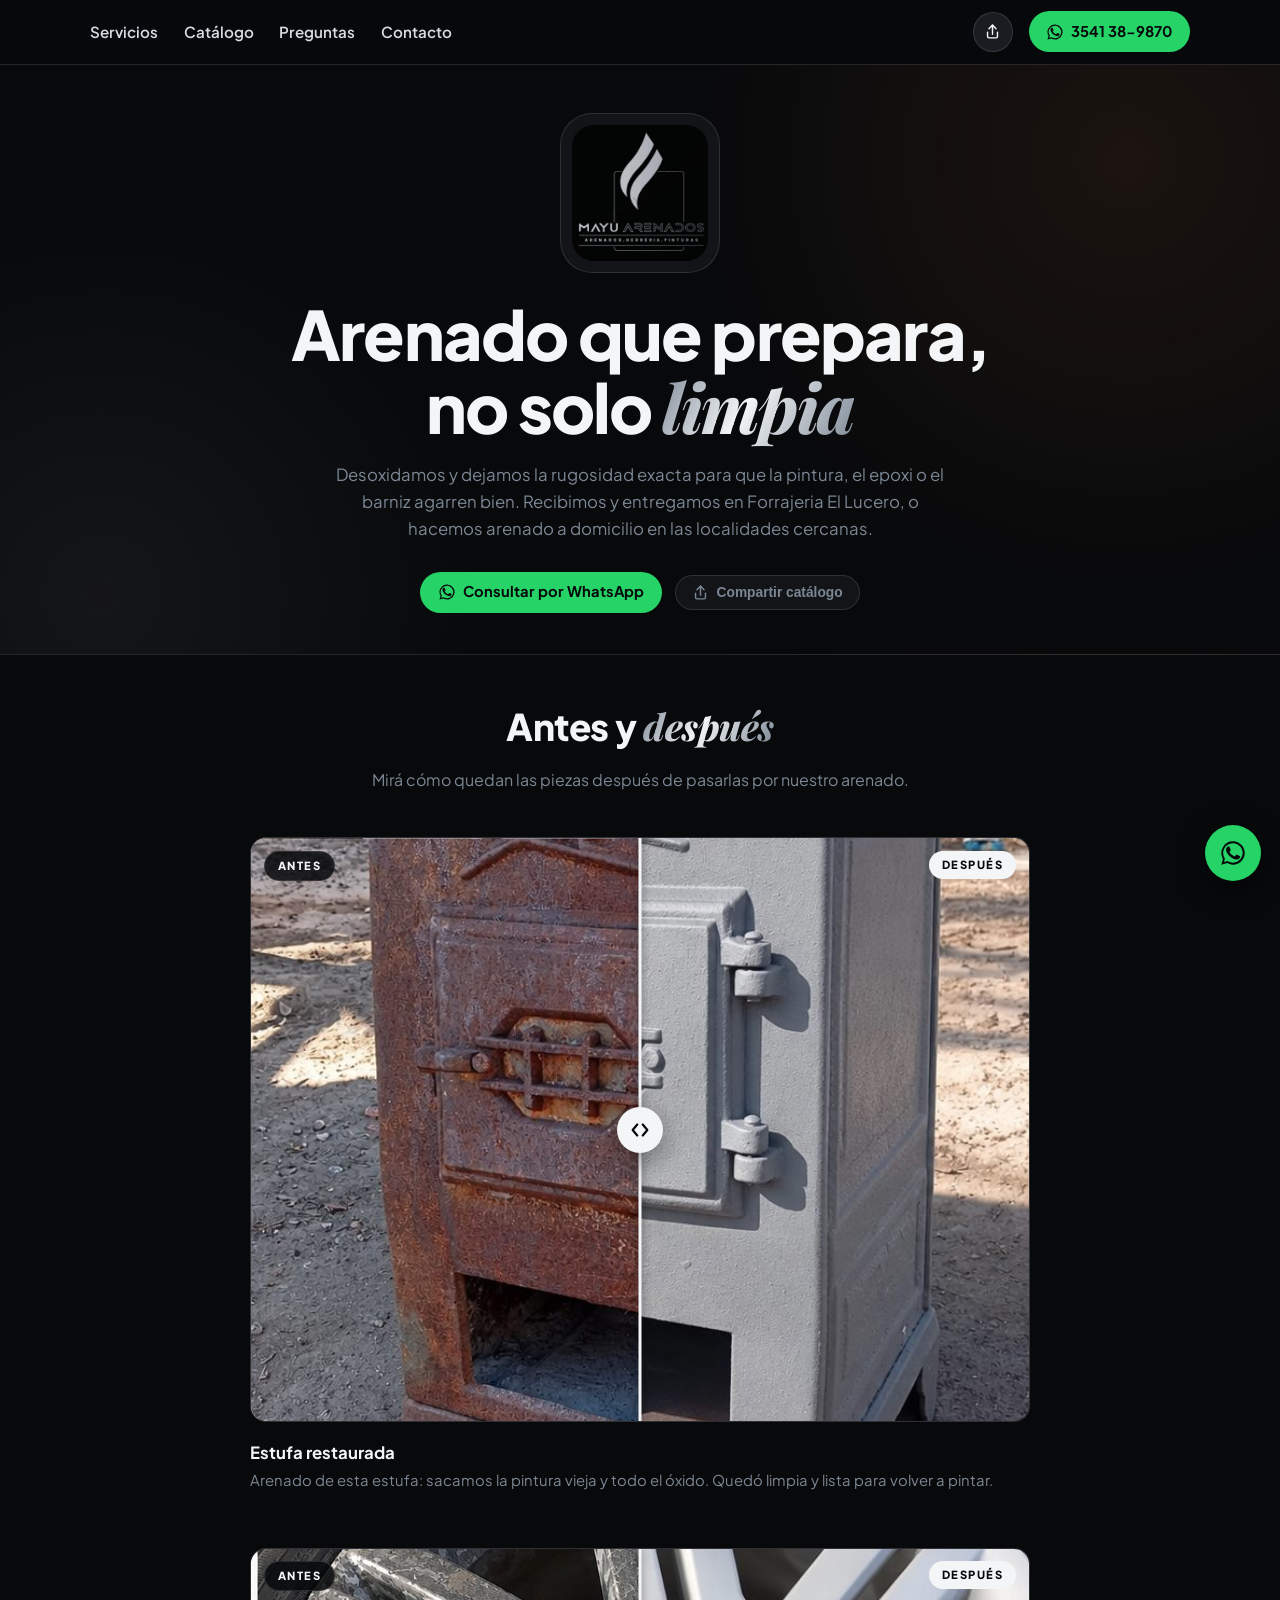
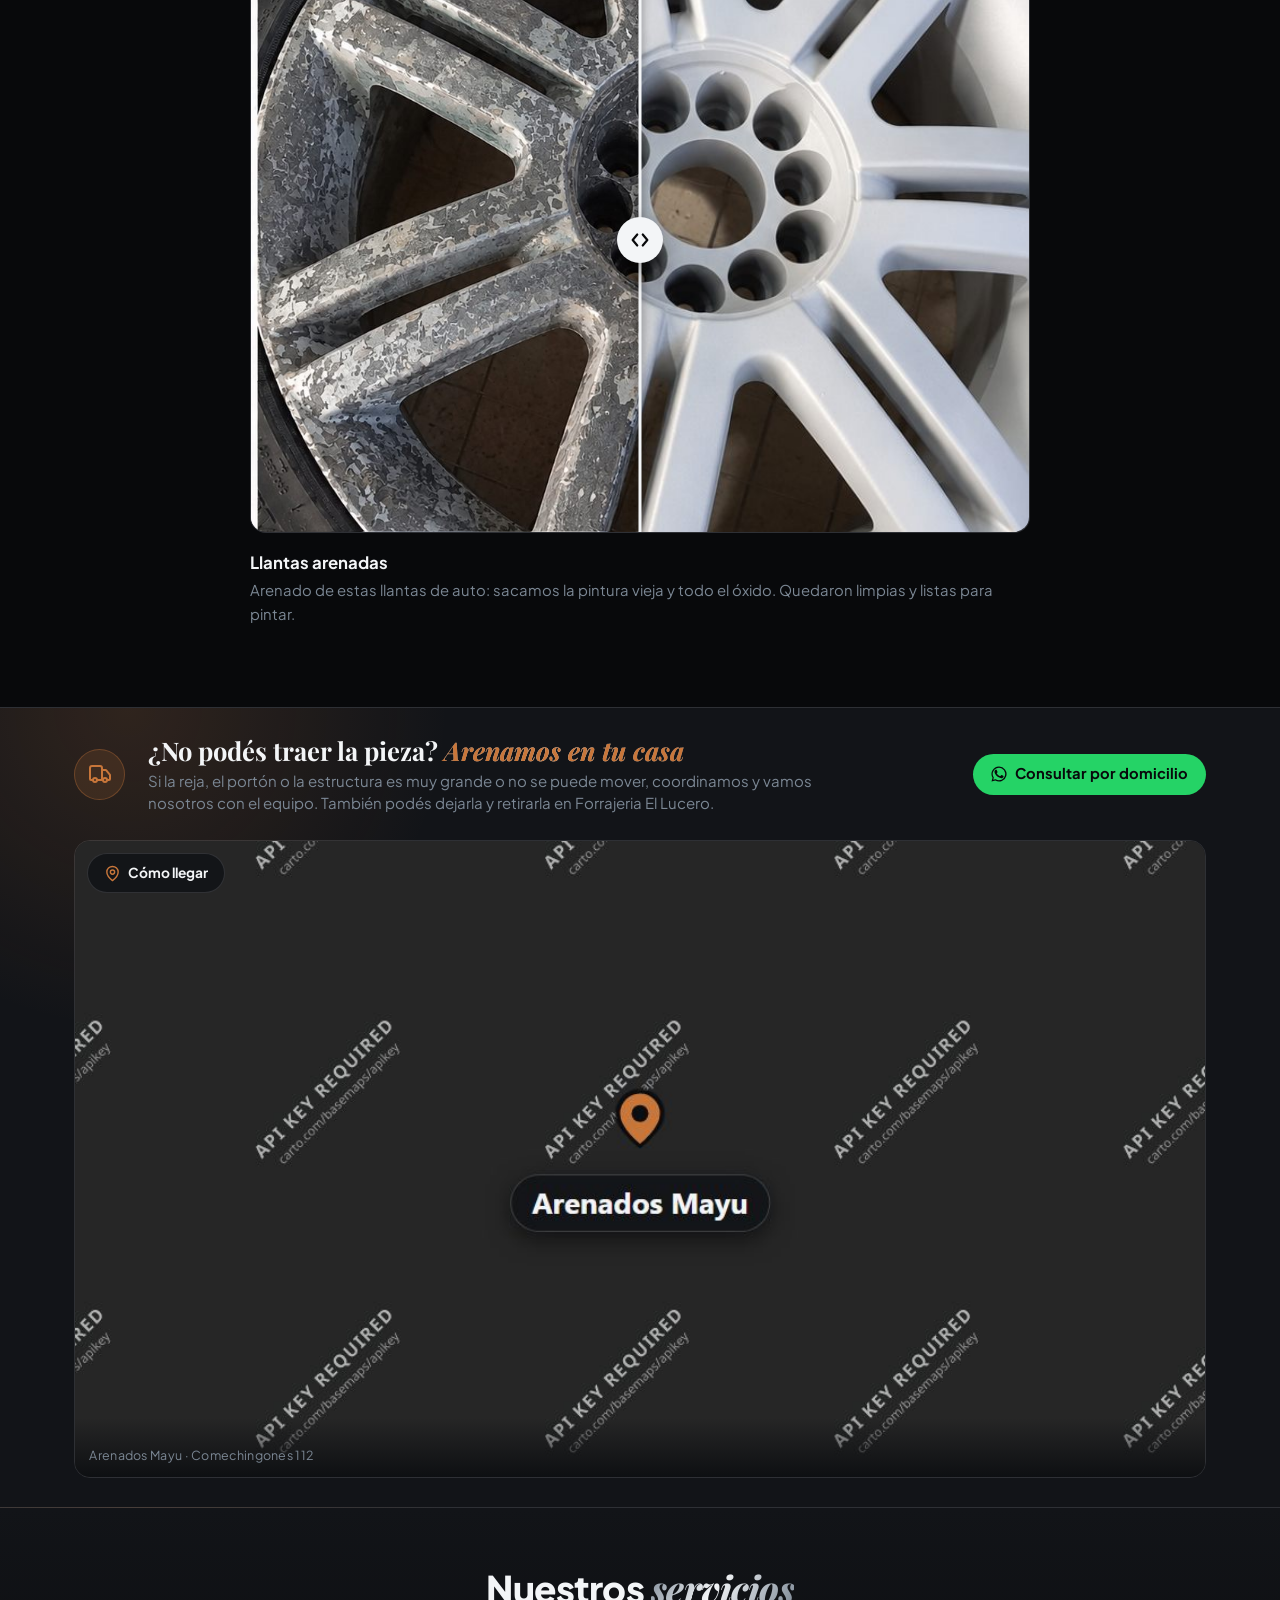
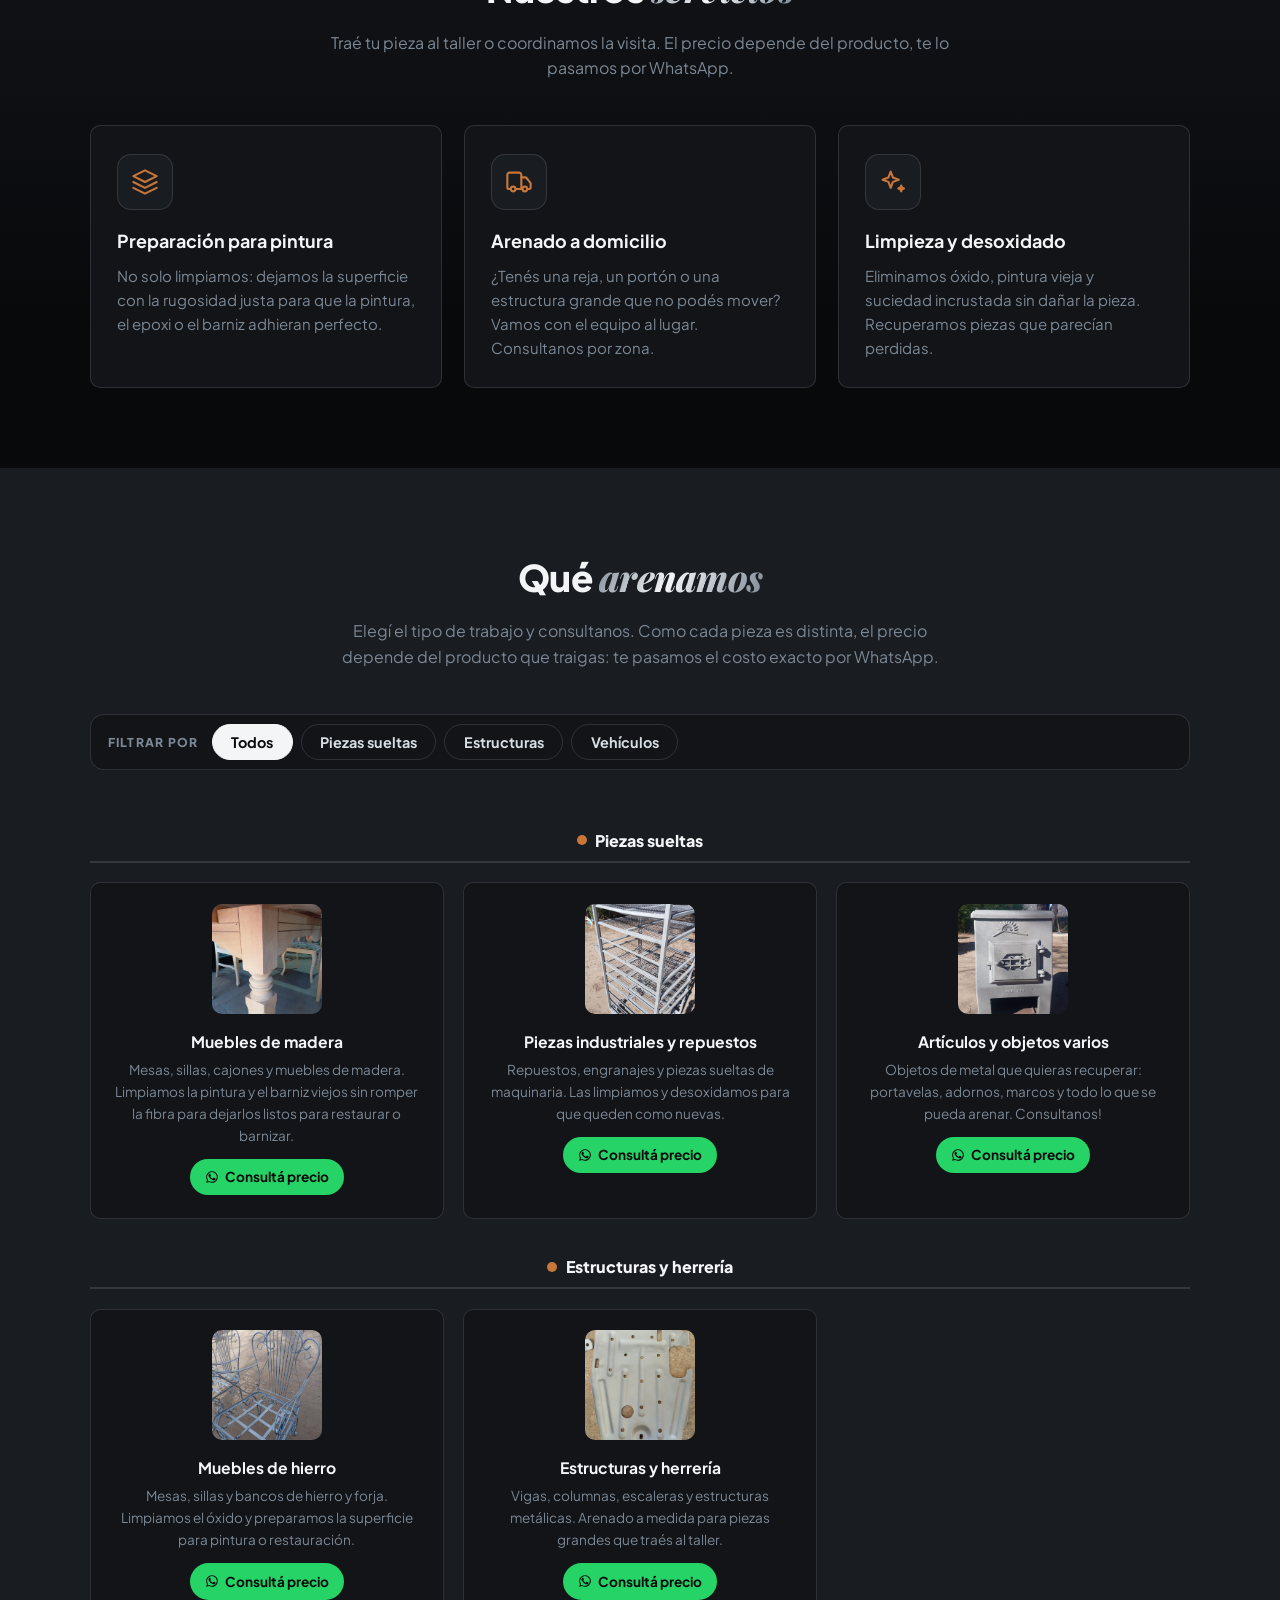
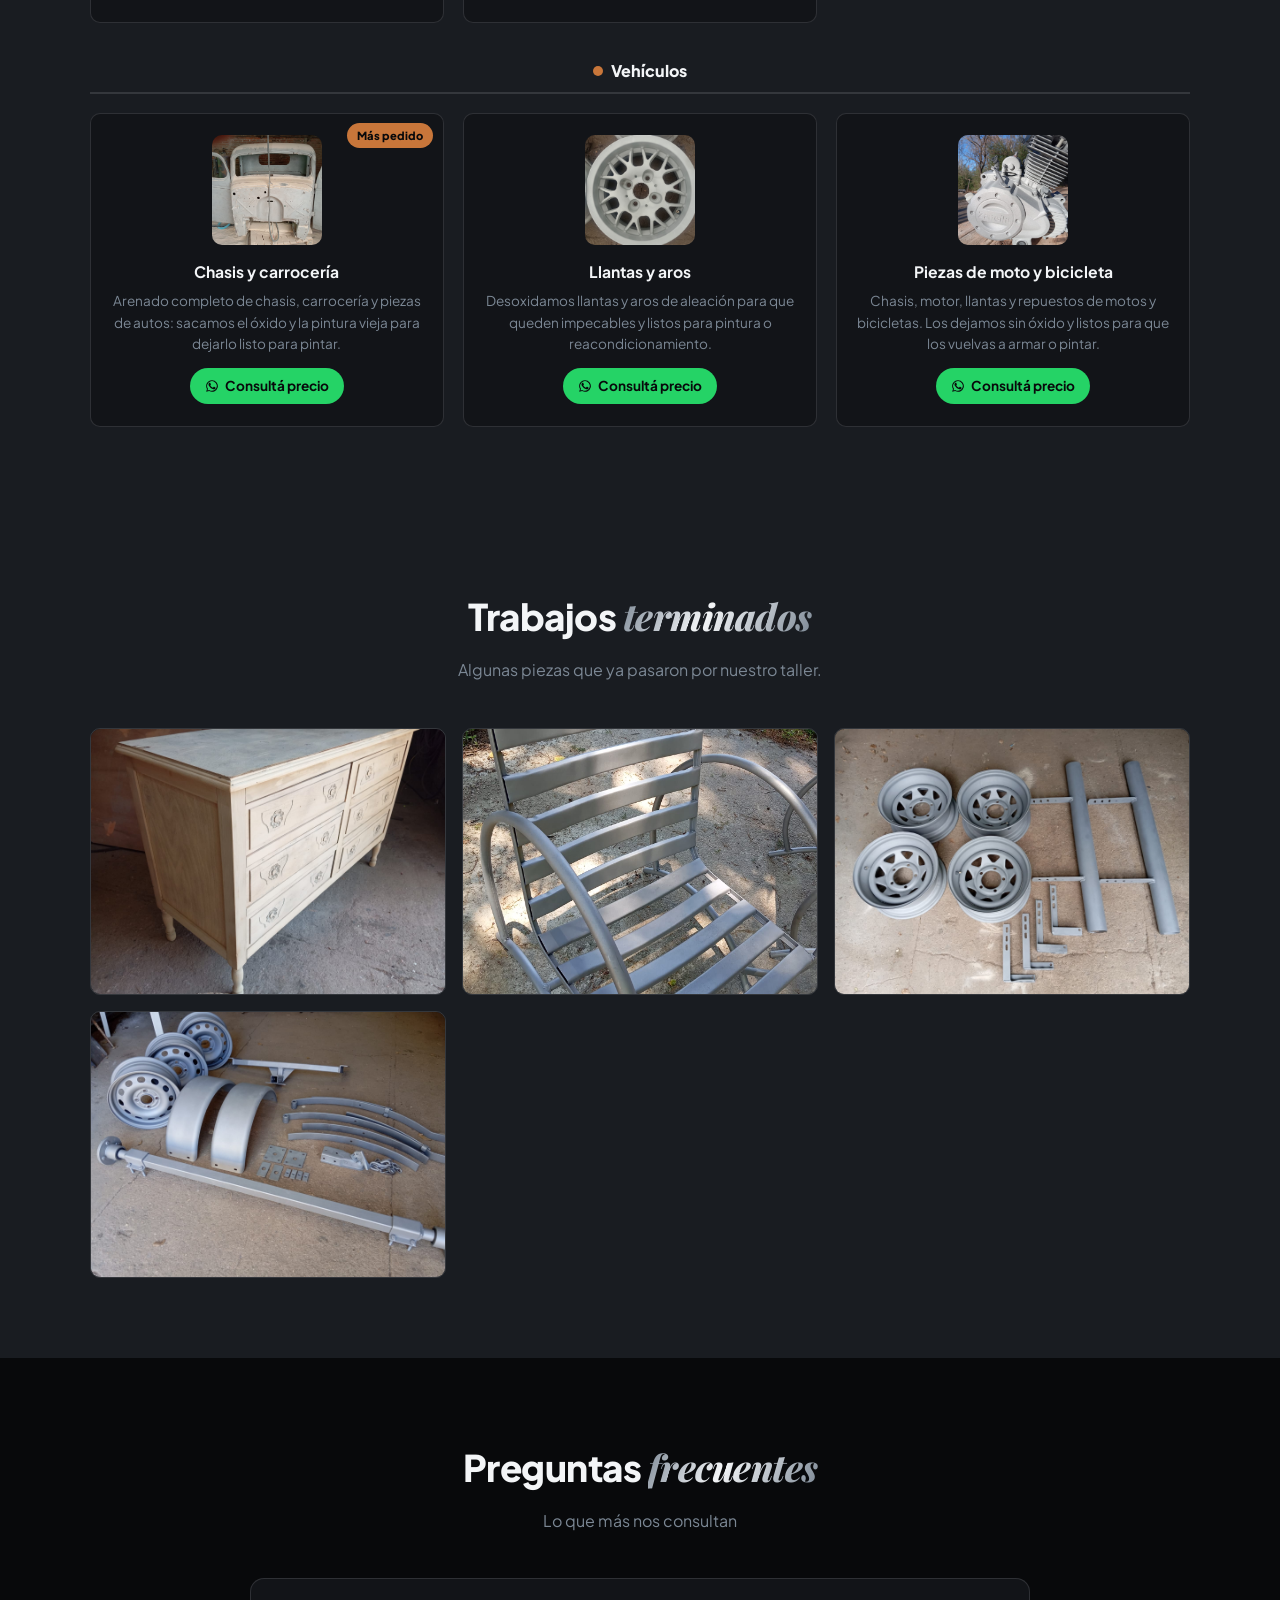
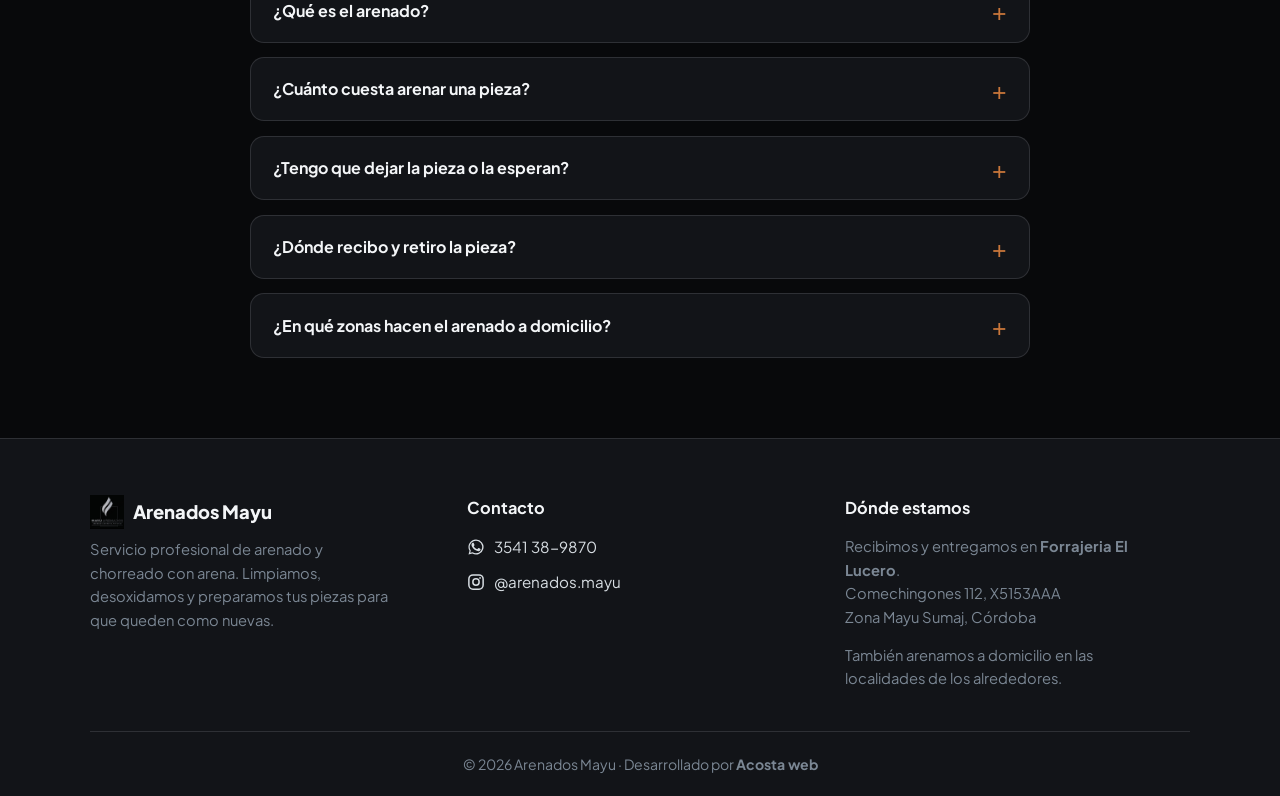
==== commit 72816b24: "El mapa no se recorta mas y va en la franja de arenado a domicilio - La foto del mapa se ve ENTERA (" ====
--- a/index.html
+++ b/index.html
@@ -199,6 +199,23 @@
         Consultar por domicilio
       </a>
     </div>
+
+    <!-- El mapa va abajo del botón de la franja, a pedido del cliente. La
+         tarjeta ES el botón de "Cómo llegar": la foto de fondo, la etiqueta
+         arriba y la dirección abajo. Es una foto (img/mapa-preview.jpg) y no
+         el mapa vivo de Google a propósito: el iframe de Maps pesa más de
+         1 MB y el celular de los clientes abre la app al tocar.
+         El href apunta al pin exacto de la ficha de Google Maps. -->
+    <div class="domicilio__mapa">
+      <a class="mapa-card" href="https://www.google.com/maps/place/Forrajeria+El+Lucero/@-31.4741584,-64.5416437,17z/data=!3m1!4b1!4m6!3m5!1s0x942d69f83739c2b3:0x5feb9062cabc19f0!8m2!3d-31.4741584!4d-64.5416437!16s%2Fg%2F11krbr2dnj" target="_blank" rel="noopener">
+        <img class="mapa-card__img" src="img/mapa-preview.jpg" alt="Mapa con la ubicación de Arenados Mayu en Comechingones 112, X5153" width="1000" height="563">
+        <span class="mapa-card__boton">
+          <svg class="ico ico--linea" aria-hidden="true"><use href="#i-pin"/></svg>
+          Cómo llegar
+        </span>
+        <span class="mapa-card__pie">Arenados Mayu &middot; Comechingones 112</span>
+      </a>
+    </div>
   </aside>
 
   <!-- ═══════════ SERVICIOS ═══════════ -->
@@ -331,26 +348,6 @@
     </div>
   </section>
 
-  <!-- ═══════════ CÓMO LLEGAR ═══════════ -->
-  <!-- El mapa bajó del hero: arriba va la prueba visual (antes y después).
-       Es una foto (img/mapa-preview.jpg) para que el celular no cargue
-       Google Maps: pesa 31 KB contra más de 1 MB del mapa vivo.
-       El href apunta al pin exacto de la ficha de Google Maps. -->
-  <section class="seccion seccion--ubicacion" id="ubicacion">
-    <div class="container container--angosto">
-      <h2 class="titulo-seccion">Cómo <em>llegar</em></h2>
-      <p class="subtitulo-seccion">Recibimos y entregamos en Forrajeria El Lucero, Comechingones 112.</p>
-      <a class="mapa-card" href="https://www.google.com/maps/place/Forrajeria+El+Lucero/@-31.4741584,-64.5416437,17z/data=!3m1!4b1!4m6!3m5!1s0x942d69f83739c2b3:0x5feb9062cabc19f0!8m2!3d-31.4741584!4d-64.5416437!16s%2Fg%2F11krbr2dnj" target="_blank" rel="noopener">
-        <img class="mapa-card__img" src="img/mapa-preview.jpg" alt="Mapa con la ubicación de Arenados Mayu en Comechingones 112, X5153" width="1000" height="563">
-        <span class="mapa-card__boton">
-          <svg class="ico ico--linea" aria-hidden="true"><use href="#i-pin"/></svg>
-          Cómo llegar
-        </span>
-        <span class="mapa-card__pie">Arenados Mayu &middot; Comechingones 112</span>
-      </a>
-    </div>
-  </section>
-
   <!-- ═══════════ CONTACTO / PIE ═══════════ -->
   <footer class="footer" id="contacto">
     <div class="container">
--- a/css/estilos.css
+++ b/css/estilos.css
@@ -214,8 +214,8 @@
 }
 
 /* ─────────── TARJETA "CÓMO LLEGAR" (Google Maps) ─────────── */
-/* Va abajo de la foto, a lo ancho del hero. La tarjeta ES el botón: mapa de
-   fondo, etiqueta arriba y la dirección abajo.
+/* Va en la franja "Arenamos en tu casa", abajo del botón de WhatsApp. La
+   tarjeta ES el botón: mapa de fondo, etiqueta arriba y la dirección abajo.
    El mapa es una imagen y no el mapa vivo de Google a propósito: el iframe de
    Maps pesa más de 1 MB y el celular de los clientes abre la app al tocar. */
 .mapa-card {
@@ -237,11 +237,18 @@
   display: block;
   width: 100%;
   height: auto;
-  /* A lo ancho del hero la foto del mapa se recorta un poco por arriba y por
-     abajo (el pin queda en el medio, así que no se pierde). En el celular,
-     que es angosta, se ve la foto entera. */
-  aspect-ratio: 1000 / 400;
+  /* La foto se ve ENTERA, sin recortar: el aspecto es el de la imagen
+     (1000x563), así que el pin y la etiqueta quedan siempre completos. */
+  aspect-ratio: 1000 / 563;
   object-fit: cover;
+}
+
+/* En la compu el mapa se pasa un poco del ancho del texto (más grande en la
+   pantalla grande, como pidió el cliente) pero centrado y sin salirse. */
+@media (min-width: 861px) {
+  .domicilio__mapa {
+    max-width: 1244px;
+  }
 }
 
 .mapa-card__boton {
@@ -357,14 +364,6 @@
   padding-top: 2.6rem;
 }
 
-.seccion--ubicacion {
-  background: var(--carbon-claro);
-}
-
-.seccion--ubicacion .subtitulo-seccion {
-  margin-bottom: 2rem;
-}
-
 /* ─────────── FRANJA "ARENADO A DOMICILIO" ─────────── */
 /* Banda fina entre el hero y los servicios. El leve cobre del fondo la
    marca como aviso, y no como una tarjeta más del catálogo. */
@@ -433,6 +432,15 @@
   white-space: nowrap;
 }
 
+/* El mapa, abajo de la fila del botón. Wrapper aparte para poder darle su
+   propio ancho (un poco más que el texto en la compu) y centrado, sin tocar
+   el flex de arriba. */
+.domicilio__mapa {
+  max-width: 1180px;
+  margin: 0 auto;
+  padding: 0 1.5rem 1.8rem;
+}
+
 @media (max-width: 820px) {
   .domicilio__inner {
     flex-wrap: wrap;
@@ -448,11 +456,10 @@
     flex: 1 1 100%;
     justify-content: center;
   }
-}
-
-@media (max-width: 860px) {
-  .mapa-card__img {
-    aspect-ratio: 1000 / 563;
+
+  .domicilio__mapa {
+    max-width: 1244px;
+    padding: 0 1.15rem 1.5rem;
   }
 }
 
@@ -471,8 +478,8 @@
   margin: 0 auto;
   padding: 3rem 0 2.6rem;
   display: grid;
-  /* El hero es solo texto: el mapa bajó a la sección "Cómo llegar" para que
-     el antes y después se vea en el primer pantallazo. */
+  /* El hero es solo texto: el mapa bajó a la franja "Arenamos en tu casa"
+     para que el antes y después se vea en el primer pantallazo. */
   grid-template-columns: minmax(0, 1fr);
   grid-template-areas: "info";
 }
@@ -493,24 +500,24 @@
   align-items: center;
   background: var(--carbon);
   border: 1px solid var(--acero-linea);
-  padding: 0.55rem;
-  border-radius: 1.7rem;
-  margin-bottom: 1.5rem;
+  padding: 0.7rem;
+  border-radius: 2rem;
+  margin-bottom: 1.6rem;
   line-height: 0;
 }
 
 .hero__badge-logo {
   display: block;
-  width: 120px;   /* antes 80px */
-  height: 120px;
-  border-radius: 1.2rem;
+  width: 136px;   /* antes 120px */
+  height: 136px;
+  border-radius: 1.35rem;
   object-fit: cover;
 }
 
 @media (max-width: 480px) {
   .hero__badge-logo {
-    width: 96px;  /* antes 64px */
-    height: 96px;
+    width: 108px;  /* antes 96px */
+    height: 108px;
   }
 }
 
@@ -1222,10 +1229,6 @@
     justify-content: center;
   }
 
-  .btn-compartir-header__texto {
-    display: none;
-  }
-
   /* En celular la barra pasa a grilla 2x2: la etiqueta arriba y las
      píldoras en dos filas de ancho igual. Con flex crecían y la última
      se estiraba sola a todo el ancho, que era lo que quedó desprolijo. */
